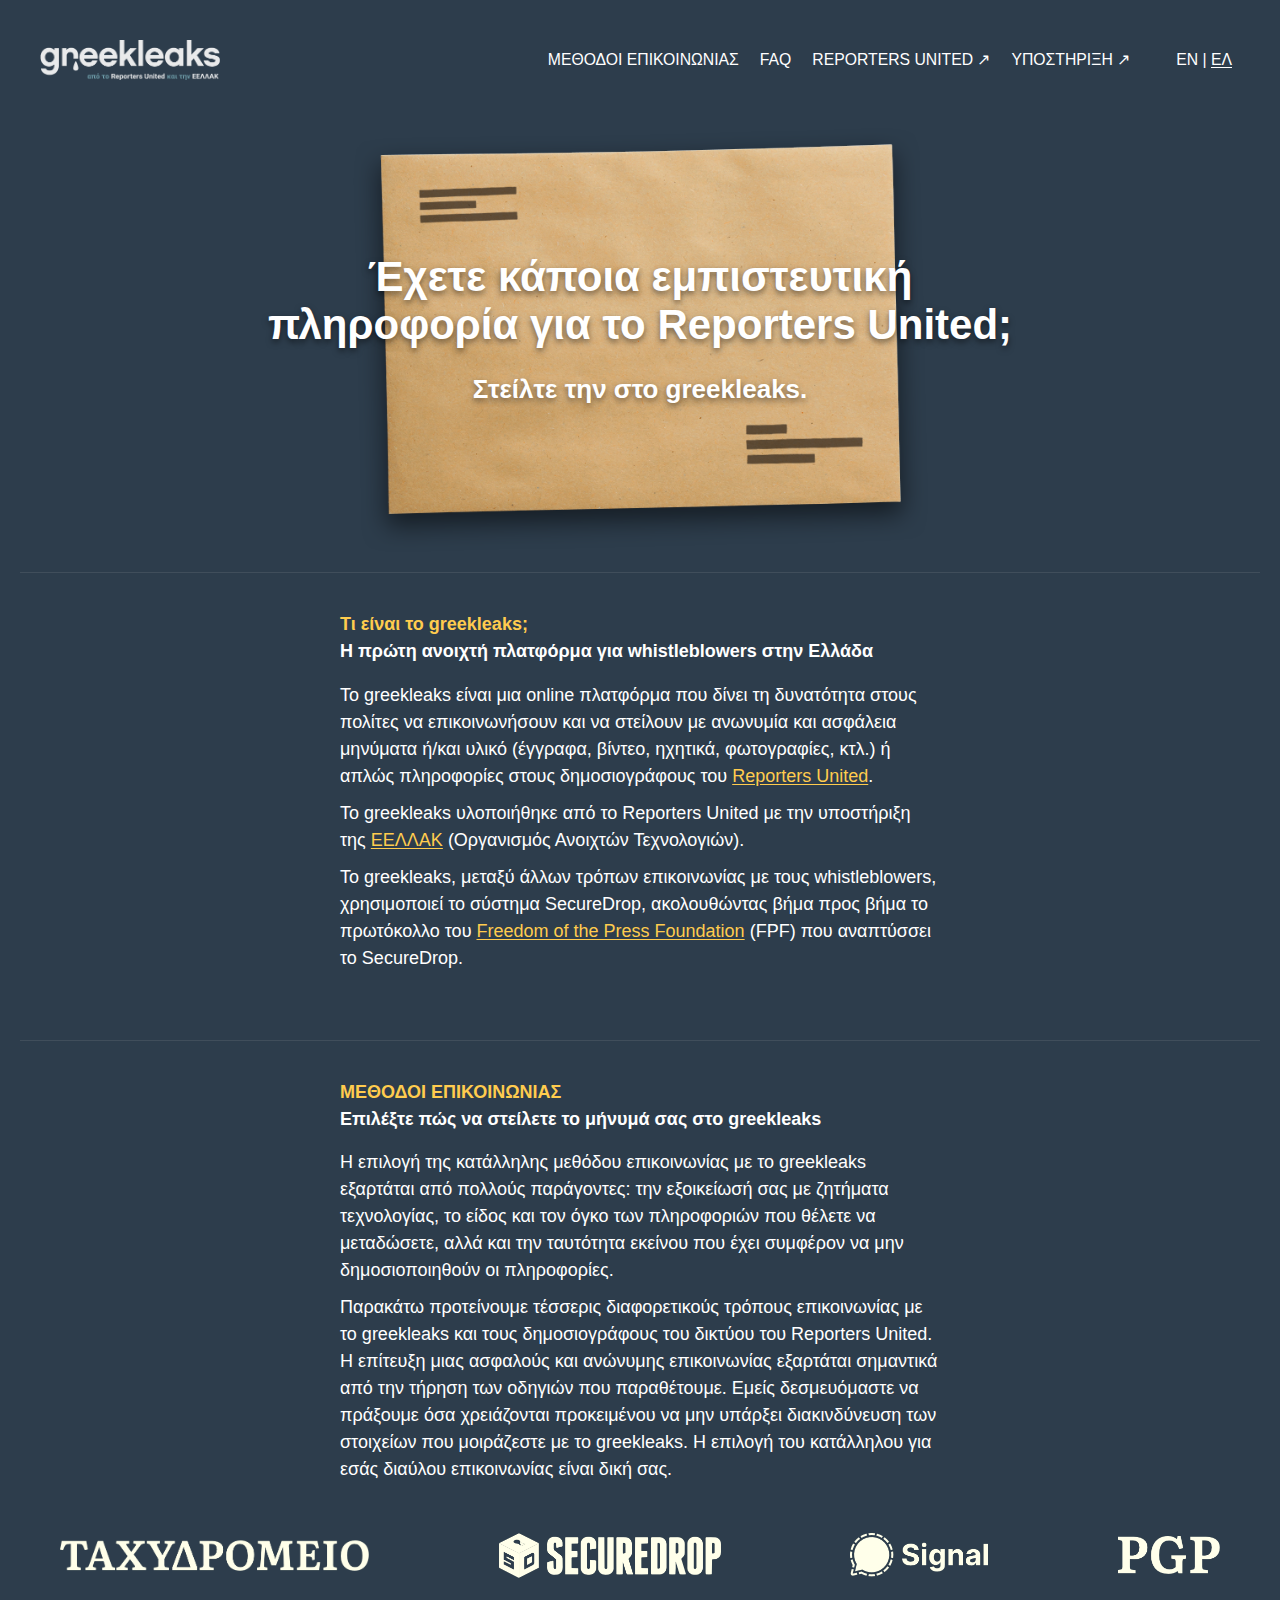
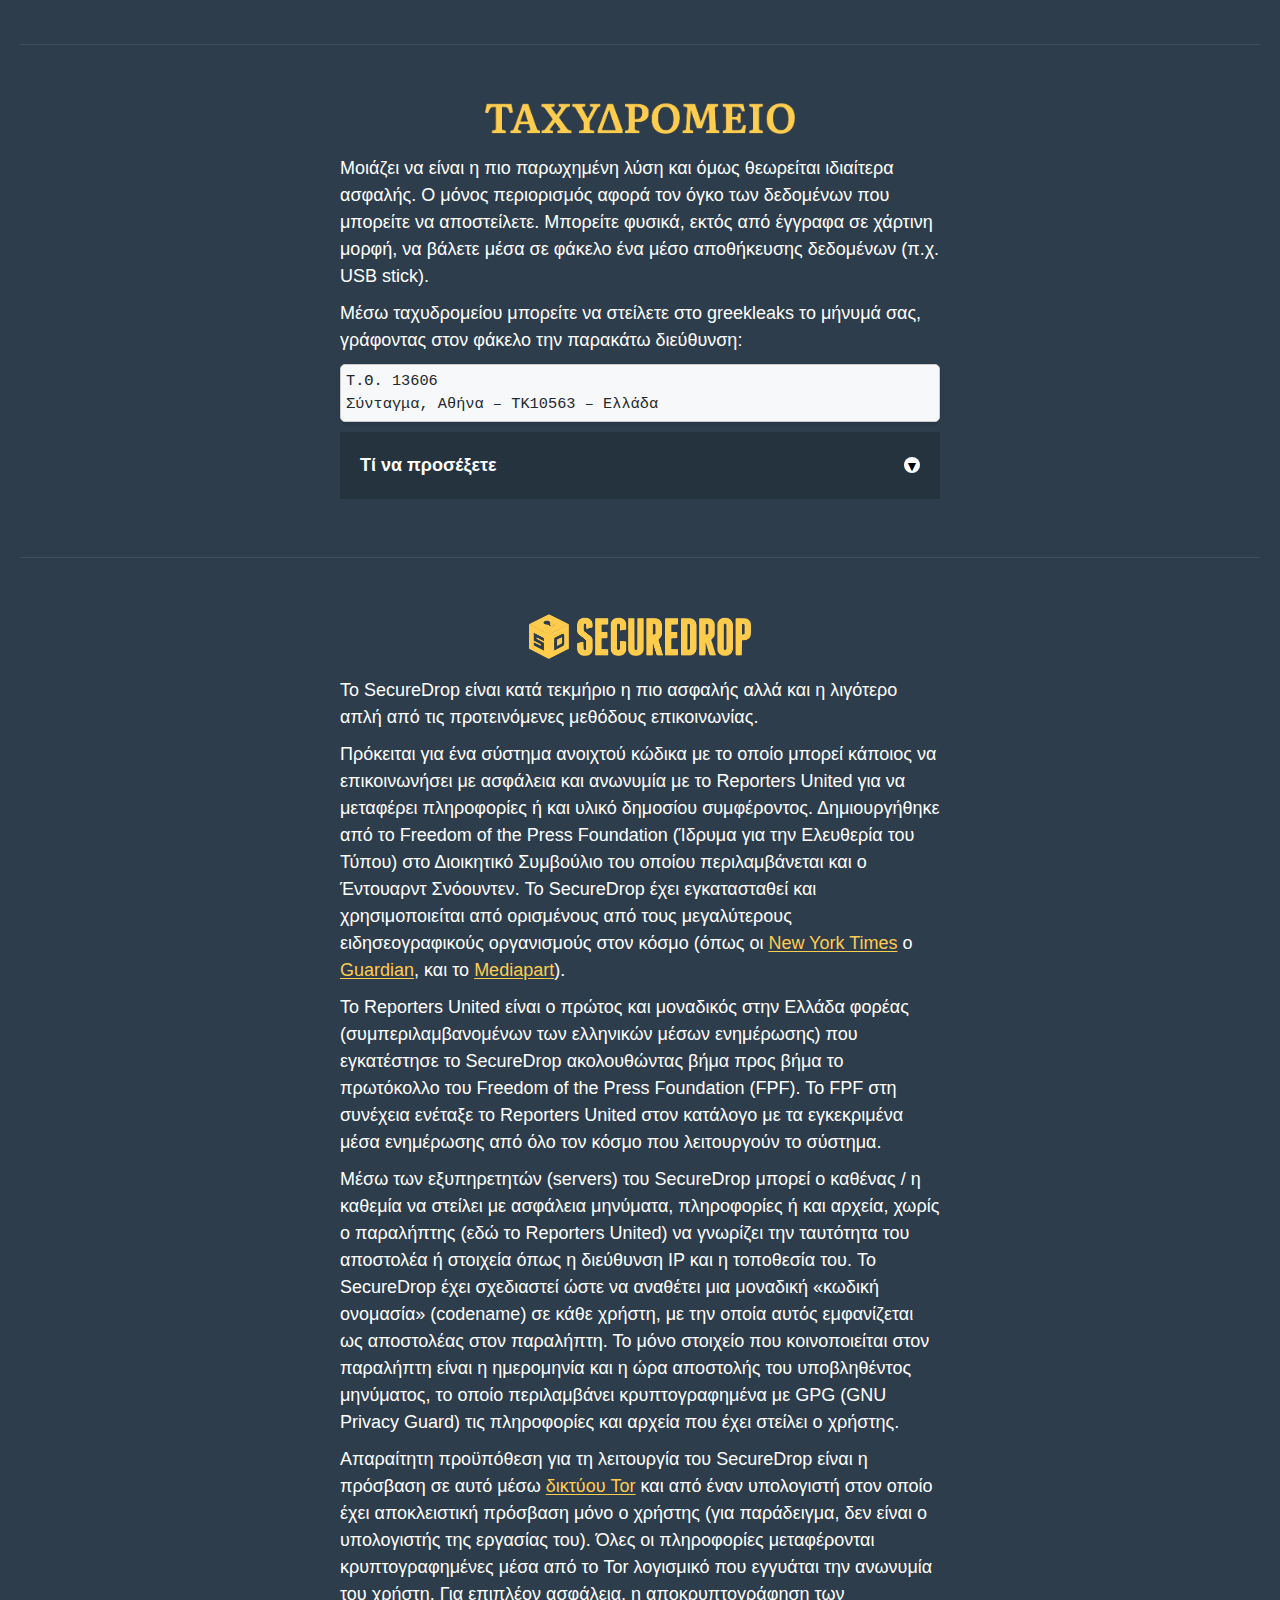
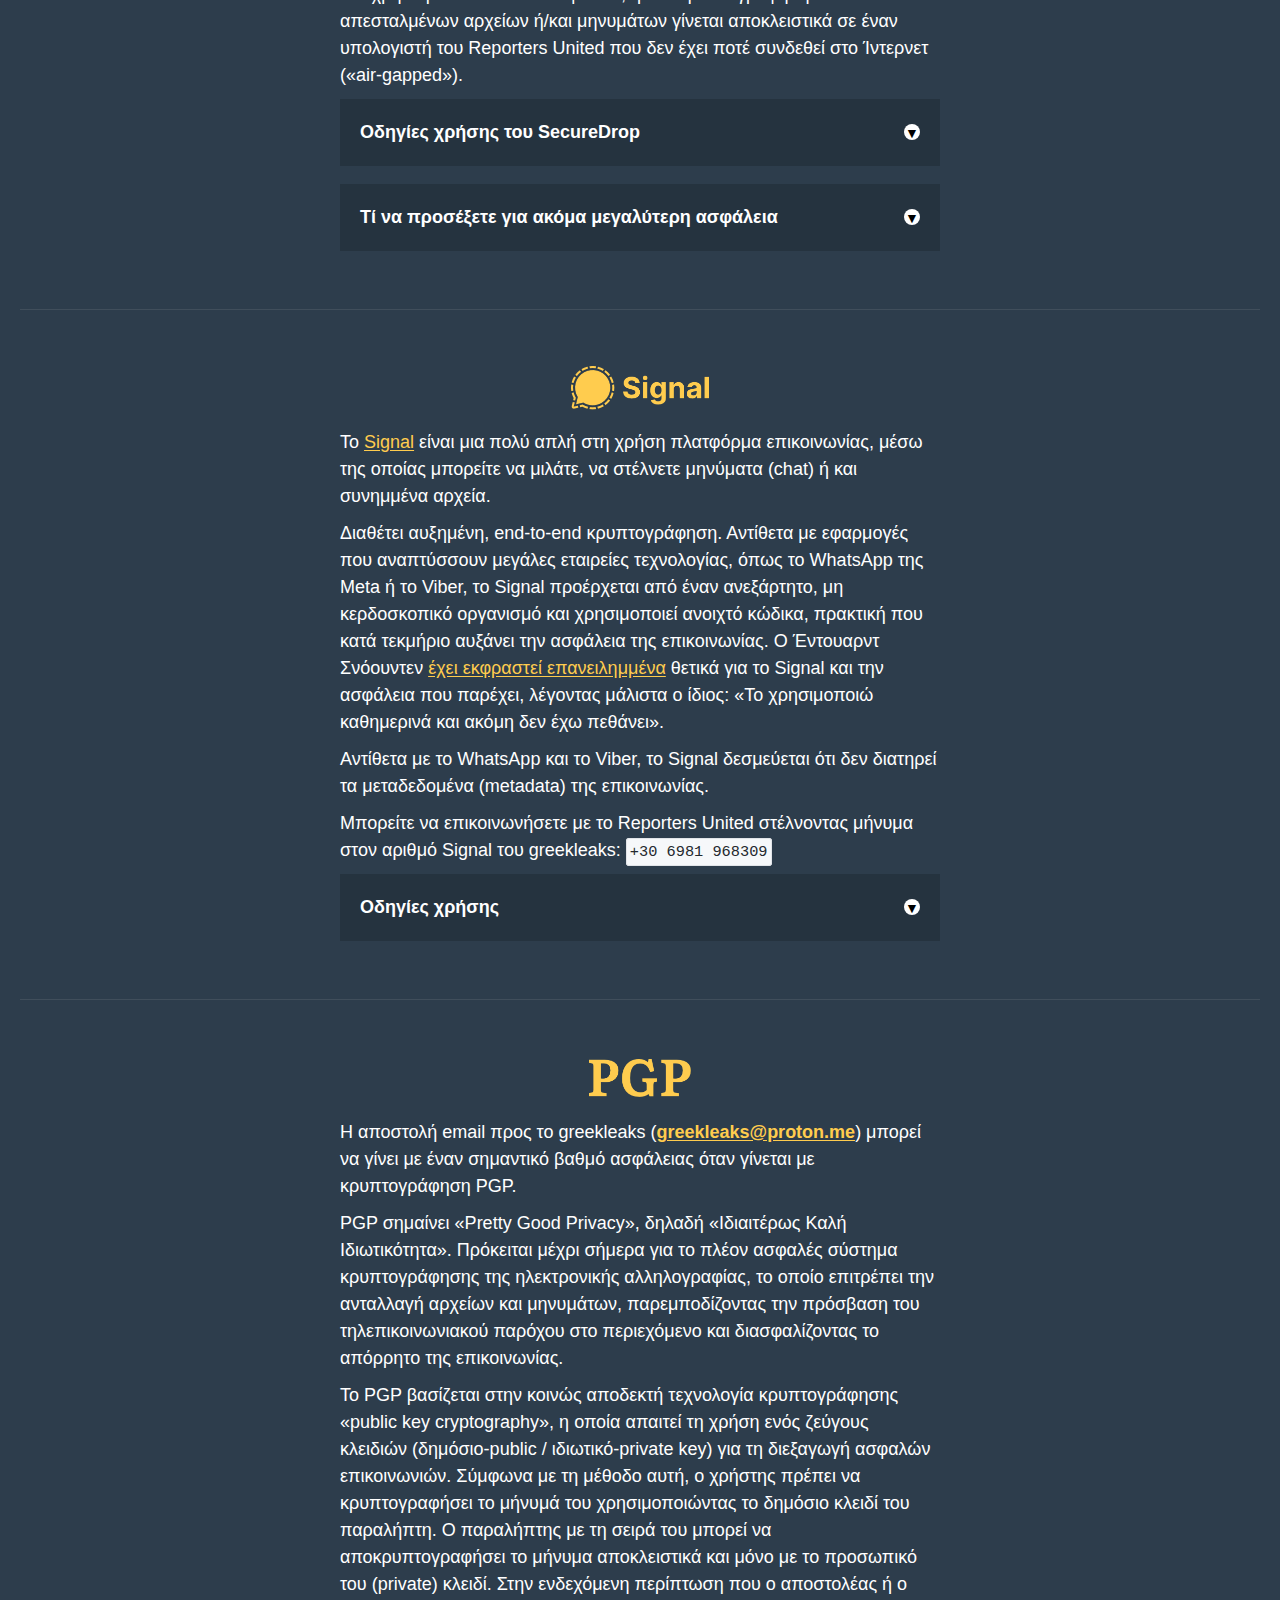
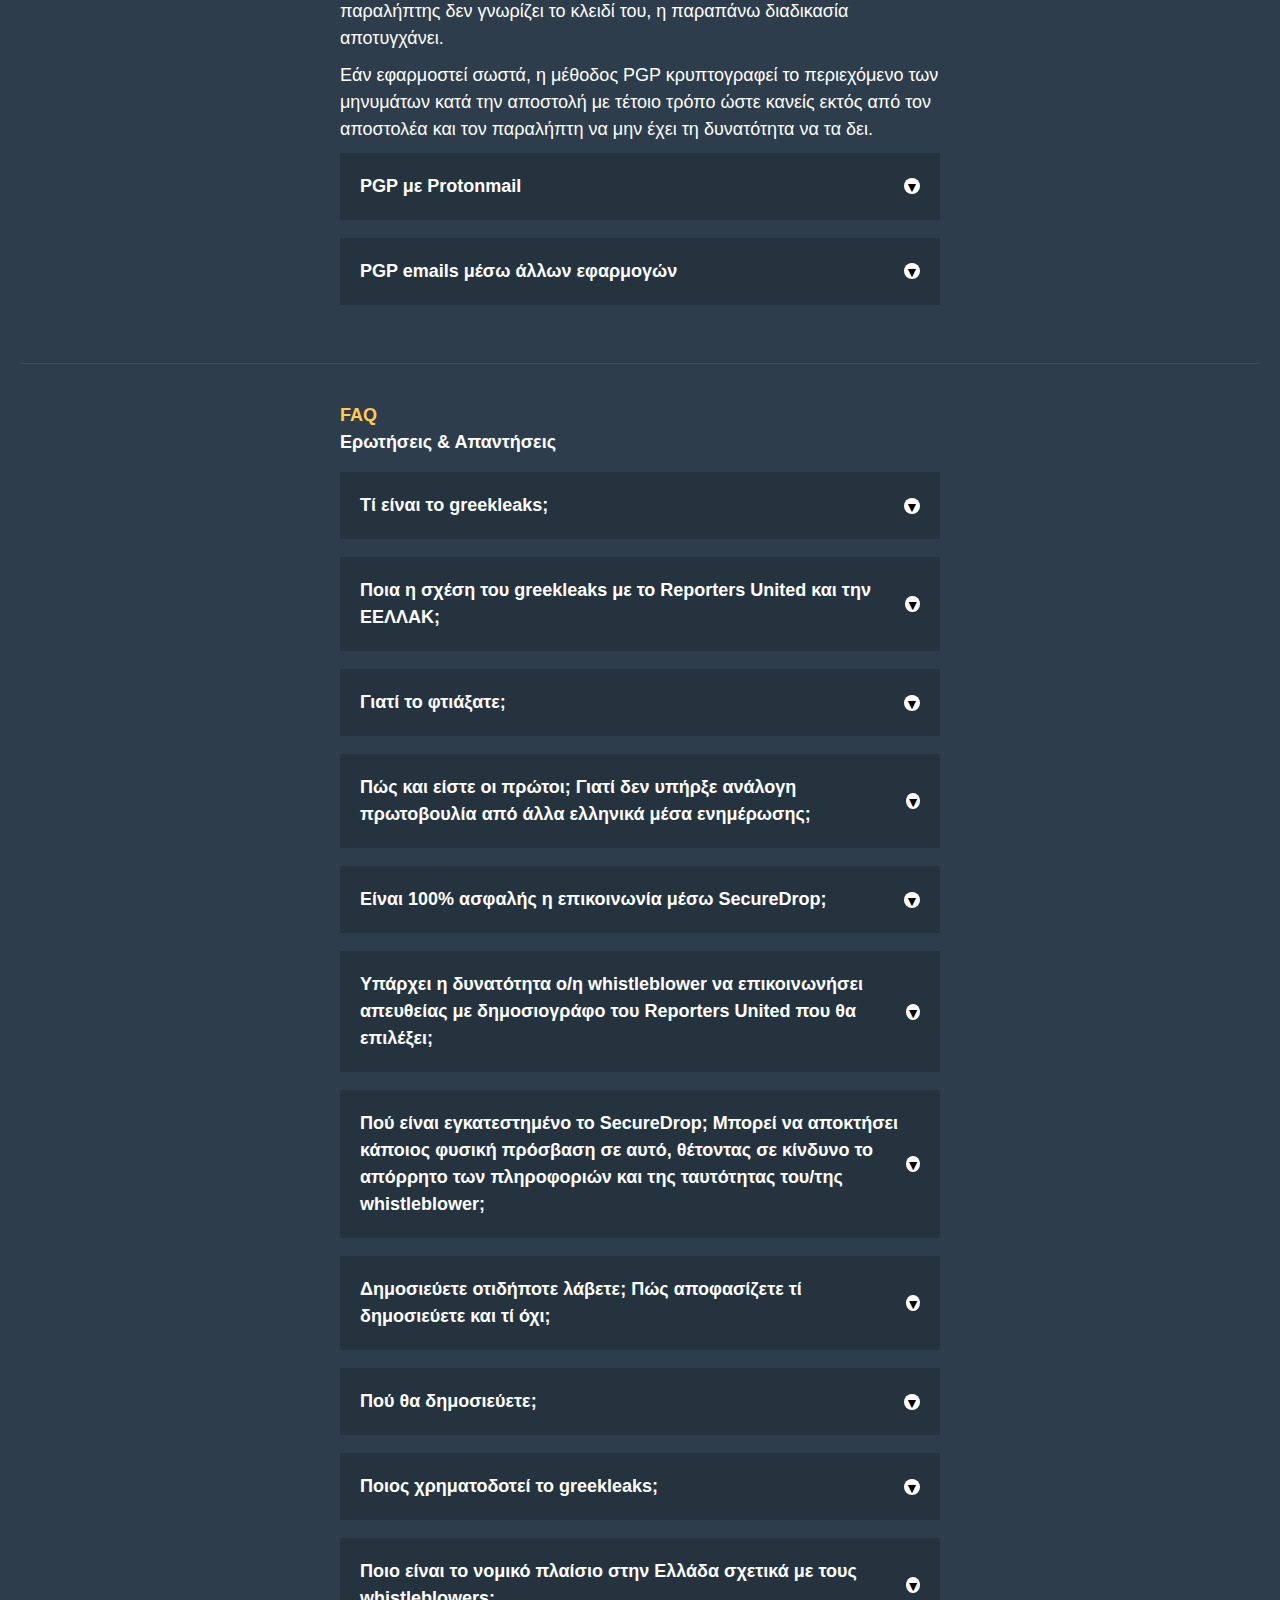
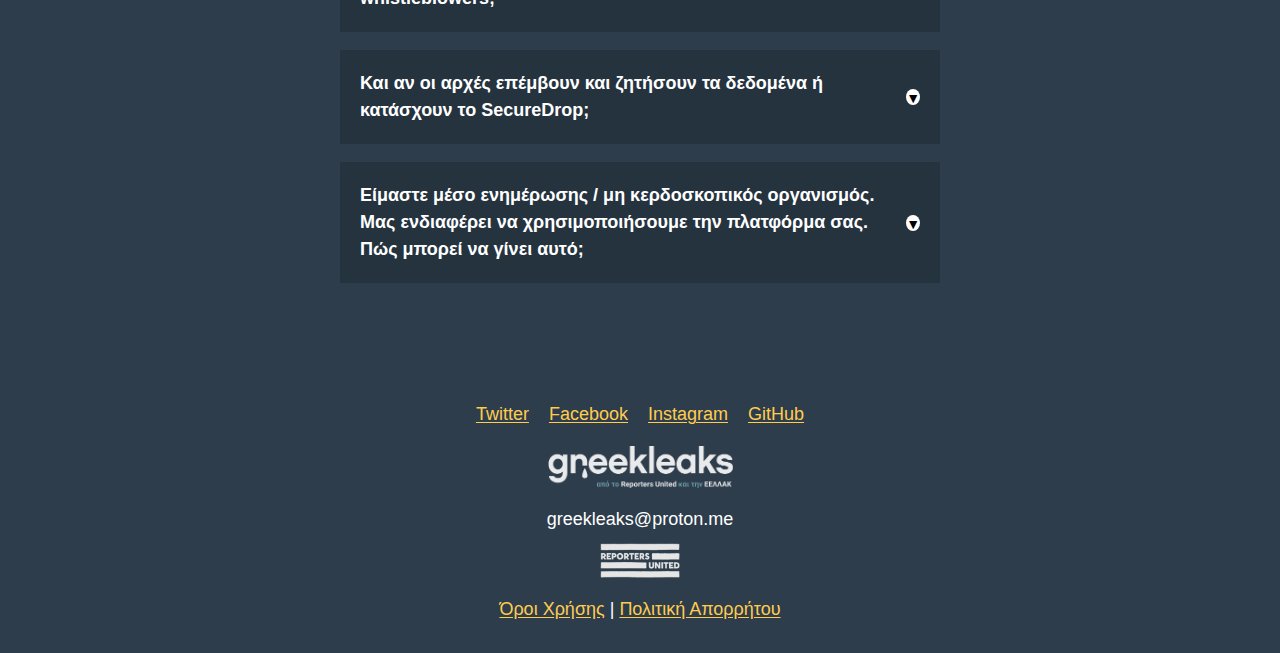
==== site/index.html @ 938024a9 "Mention our GitHub page" ====
<!DOCTYPE html>
<html lang="el">
<head>
    <meta charset="UTF-8">

    <meta property="og:title" content="greekleaks" />
    <meta property="og:description" content="greekleaks - Η πρώτη ανοιχτή πλατφόρμα για whistleblowers στην Ελλάδα." />
    <meta property="og:image" content="https://reportersunited.gr/greekleaks/assets/img/greekleaks-social-image-el.png" />
    <meta property="og:url" content="https://reportersunited.gr/greekleaks/" />

    <title>greekleaks</title>
    <meta name="description" content="greekleaks - Η πρώτη ανοιχτή πλατφόρμα για whistleblowers στην Ελλάδα.">
    <meta name="viewport" content="width=device-width, initial-scale=1">

    <link rel="stylesheet" href="assets/css/style.css">

    <link rel="apple-touch-icon" sizes="180x180" href="./apple-touch-icon.png">
    <link rel="icon" type="image/png" sizes="32x32" href="./favicon-32x32.png">
    <link rel="icon" type="image/png" sizes="16x16" href="./favicon-16x16.png">
    <link rel="manifest" href="./site.webmanifest">
</head>

<body>



<header>

    <div class="container">

        <div class="logo">
            <a href="#intro">
                <img src="assets/img/greekleaks-logo-el.png" height="89" width="400" alt="greekleaks logo" />
            </a>
        </div>

        <div class="menu-container">

            <nav id="main-menu" popover="auto">
                <ul class="nav-links">
                    <li>
                        <a href="#methodoi-epikoinonias">ΜΕΘΟΔΟΙ ΕΠΙΚΟΙΝΩΝΙΑΣ</a>
                    </li>
                    <li>
                        <a href="#faq">FAQ</a>
                    </li>
                    <li>
                        <a href="https://www.reportersunited.gr/" target="_blank" rel="noreferrer"><span>REPORTERS UNITED ↗</span></a>
                    </li>
                    <li>
                        <a href="https://www.reportersunited.gr/ypostirixi/" target="_blank" rel="noreferrer"><span>ΥΠΟΣΤΗΡΙΞΗ ↗</span></a>
                    </li>
                    <li class="lang-menu">
                        <a href="./en/" class="lang-en" >EN</a> |
                        <span class="lang-en">ΕΛ</span>
                    </li>
                </ul>
            </nav>

            <button popovertarget="main-menu" popovertargetaction="toggle" class="menu-toggle" aria-label="burger menu trigger">
                <span class="hamburger-menu">
                    <span></span>
                    <span></span>
                    <span></span>
                    <span></span>
                </span>
            </button>

        </div>

    </div>

</header>

<main>

    <section id="intro" class="intro">

        <div class="container">

            <header>
                <h1>Έχετε κάποια εμπιστευτική πληροφορία για το Reporters United;</h1>
                <h2>Στείλτε την στο greekleaks.</h2>
            </header>

        </div>

    </section>


    <section>
        <div class="container">

            <header>
                <h1>Τι είναι το greekleaks;</h1>
                <h2>Η πρώτη ανοιχτή πλατφόρμα για whistleblowers στην Ελλάδα</h2>
            </header>
            <p>To greekleaks είναι μια online πλατφόρμα που δίνει τη δυνατότητα στους πολίτες να επικοινωνήσουν και να στείλουν με ανωνυμία και ασφάλεια μηνύματα ή/και υλικό (έγγραφα, βίντεο, ηχητικά, φωτογραφίες, κτλ.) ή απλώς πληροφορίες στους δημοσιογράφους του <a href="https://www.reportersunited.gr/" target="_blank" rel="noreferrer noopener">Reporters United</a>.</p>
            <p>Το greekleaks υλοποιήθηκε από το Reporters United με την υποστήριξη της <a href="https://eellak.ellak.gr/" target="_blank" rel="noreferrer noopener">ΕΕΛΛΑΚ</a> (Οργανισμός Ανοιχτών Τεχνολογιών).</p>
            <p>Το greekleaks, μεταξύ άλλων τρόπων επικοινωνίας με τους whistleblowers, χρησιμοποιεί το σύστημα SecureDrop, ακολουθώντας βήμα προς βήμα το πρωτόκολλο του <a href="https://freedom.press/" target="_blank" rel="noreferrer">Freedom of the Press Foundation</a> (FPF) που αναπτύσσει το SecureDrop.</p>
        </div>
    </section>

    <section id="methodoi-epikoinonias">
        <div class="container">
        <header>
            <h1>ΜΕΘΟΔΟΙ ΕΠΙΚΟΙΝΩΝΙΑΣ</h1>
            <h2>Επιλέξτε πώς να στείλετε το μήνυμά σας στο greekleaks</h2>
        </header>
        <p>Η επιλογή της κατάλληλης μεθόδου επικοινωνίας με το greekleaks εξαρτάται από πολλούς παράγοντες: την εξοικείωσή σας με ζητήματα τεχνολογίας, το είδος και τον όγκο των πληροφοριών που θέλετε να μεταδώσετε, αλλά και την ταυτότητα εκείνου που έχει συμφέρον να μην δημοσιοποιηθούν οι πληροφορίες.</p>
        <p>Παρακάτω προτείνουμε τέσσερις διαφορετικούς τρόπους επικοινωνίας με το greekleaks και τους δημοσιογράφους του δικτύου του Reporters United. Η επίτευξη μιας ασφαλούς και ανώνυμης επικοινωνίας εξαρτάται σημαντικά από την τήρηση των οδηγιών που παραθέτουμε. Εμείς δεσμευόμαστε να πράξουμε όσα χρειάζονται προκειμένου να μην υπάρξει διακινδύνευση των στοιχείων που μοιράζεστε με το greekleaks. Η επιλογή του κατάλληλου για εσάς διαύλου επικοινωνίας είναι δική σας.</p>
        </div>

        <footer class="icon-nav">
            <a href="#mail">
                <img src="assets/img/Taxidromio.png" class="icon-taxidromio" height="89" width="765" alt="mail icon" />
            </a>
            <a href="#securedrop">
                <img src="assets/img/Securedrop.png" height="89" width="438" alt="SecureDrop logo"/>
            </a>
            <a href="#signal">
                <img src="assets/img/Signal.png" height="89" width="273"  alt="Signal logo"/>
            </a>
            <a href="#pgp">
                <img src="assets/img/PGP.png" height="89" width="202"  alt="PGP logo" />
            </a>
        </footer>

    </section>


    <section id="mail" class="tahidromio">
        <div class="container">
        <header>
            <img src="assets/img/Taxidromio.png" class="icon-taxidromio" height="89" width="765" alt="mail icon" />
        </header>

        <p>Μοιάζει να είναι η πιο παρωχημένη λύση και όμως θεωρείται ιδιαίτερα ασφαλής. Ο μόνος περιορισμός αφορά τον όγκο των δεδομένων που μπορείτε να αποστείλετε. Μπορείτε φυσικά, εκτός από έγγραφα σε χάρτινη μορφή, να βάλετε μέσα σε φάκελο ένα μέσο αποθήκευσης δεδομένων (π.χ. USB stick).</p>
        <p>Μέσω ταχυδρομείου μπορείτε να στείλετε στο greekleaks το μήνυμά σας, γράφοντας στον φάκελο την παρακάτω διεύθυνση:</p>
        <div class="envelope">
            Τ.Θ. 13606<br>
            Σύνταγμα, Αθήνα – ΤΚ10563 – Ελλάδα
        </div>

        <details class="collapsible">
            <summary class="collapsible-header">
                <span class="collapsible-title">Τί να προσέξετε</span>
                <span class="collapsible-icon"></span>
            </summary>
            <div class="collapsible-content">
                <p>Αν επιλέξετε την επικοινωνία μέσω παραδοσιακού ταχυδρομείου, μπορείτε να λάβετε ορισμένες πρόσθετες προφυλάξεις:</p>
                <ul>
                    <li aria-level="1">Καλύτερα να μη στείλετε την επιστολή σας ως συστημένη, καθώς η διαδικασία αυτή απαιτεί τη γνωστοποίηση προσωπικών σας δεδομένων στα ΕΛΤΑ για την αποστολή.</li>
                    <li aria-level="1">Ταχυδρομήστε το μήνυμά σας από ένα δημόσιο γραμματοκιβώτιο και όχι από ένα κατάστημα ΕΛΤΑ.</li>
                    <li aria-level="1">Επιλέξτε αν έχετε τη δυνατότητα <a href="https://elta.gr/fakeloi-me-propliromeno-telos-2" target="_blank" rel="noopener noreferrer">έναν φάκελο με προπληρωμένο τέλος</a>.</li>
                    <li aria-level="1">Μη χρησιμοποιήσετε όνομα ή διεύθυνση αποστολέα πάνω στον φάκελο. Εάν θέλετε να μας τη γνωστοποιήσετε, μπορείτε να τη σημειώσετε μέσα στο περιεχόμενο του φακέλου ή να μας δώσετε έναν αριθμό <a href="https://signal.org/" target="_blank" rel="noopener noreferrer">signal</a> για να επικοινωνήσουμε μαζί σας.</li>
                    <li aria-level="1">Αν θέλετε να απευθυνθείτε σε έναν/μία συγκεκριμένο/η δημοσιογράφο της κοινότητας του Reporters United, μπορείτε να σημειώσετε το όνομά του/της πάνω ή μέσα στον φάκελο.</li>
                    <li aria-level="1">Σε περίπτωση που εκτυπώνετε έγγραφα για να στείλετε στο greekleaks, επιλέξτε προσεκτικά ποιον εκτυπωτή θα χρησιμοποιήσετε, γιατί ακόμα και έγγραφα σε χάρτινη μορφή μπορεί να αποκαλύψουν πληροφορίες σχετικά με την προέλευσή τους (δείτε περισσότερα εδώ για τα λεγόμενα <a href="https://www.eff.org/issues/printers" target="_blank" rel="noopener noreferrer">printer tracking dots</a>).</li>
                </ul>
            </div>
        </details>

        </div>
    </section>


    <section id="securedrop"  class="securedrop">
        <div class="container">
            <header>
                <img src="assets/img/Securedrop.png" height="89" width="438" alt="SecureDrop logo" />
            </header>

            <p>Το SecureDrop είναι κατά τεκμήριο η πιο ασφαλής αλλά και η λιγότερο απλή από τις προτεινόμενες μεθόδους επικοινωνίας.</p>
            <p>Πρόκειται για ένα σύστημα ανοιχτού κώδικα με το οποίο μπορεί κάποιος να επικοινωνήσει με ασφάλεια και ανωνυμία με το Reporters United για να μεταφέρει πληροφορίες ή και υλικό δημοσίου συμφέροντος. Δημιουργήθηκε από το Freedom of the Press Foundation (Ίδρυμα για την Ελευθερία του Τύπου) στο Διοικητικό Συμβούλιο του οποίου περιλαμβάνεται και ο Έντουαρντ Σνόουντεν. To SecureDrop έχει εγκατασταθεί και χρησιμοποιείται από ορισμένους από τους μεγαλύτερους ειδησεογραφικούς οργανισμούς στον κόσμο (όπως οι <a href="https://www.nytimes.com/tips" target="_blank" rel="noreferrer">New York Times</a> ο <a href="https://www.theguardian.com/securedrop" target="_blank" rel="noreferrer">Guardian</a>, και το <a href="https://www.mediapart.fr/en/contact/securedrop" target="_blank" rel="noreferrer">Mediapart</a>).</p>
            <p>Το Reporters United είναι ο πρώτος και μοναδικός στην Ελλάδα φορέας (συμπεριλαμβανομένων των ελληνικών μέσων ενημέρωσης) που εγκατέστησε το SecureDrop ακολουθώντας βήμα προς βήμα το πρωτόκολλο του Freedom of the Press Foundation (FPF). To FPF στη συνέχεια ενέταξε το Reporters United στον κατάλογο με τα εγκεκριμένα μέσα ενημέρωσης από όλο τον κόσμο που λειτουργούν το σύστημα.</p>
            <p>Μέσω των εξυπηρετητών (servers) του SecureDrop μπορεί ο καθένας / η καθεμία να στείλει με ασφάλεια μηνύματα, πληροφορίες ή και αρχεία, χωρίς ο παραλήπτης (εδώ το Reporters United) να γνωρίζει την ταυτότητα του αποστολέα ή στοιχεία όπως η διεύθυνση IP και η τοποθεσία του. To SecureDrop έχει σχεδιαστεί ώστε να αναθέτει μια μοναδική «κωδική ονομασία» (codename) σε κάθε χρήστη, με την οποία αυτός εμφανίζεται ως αποστολέας στον παραλήπτη. Το μόνο στοιχείο που κοινοποιείται στον παραλήπτη είναι η ημερομηνία και η ώρα αποστολής του υποβληθέντος μηνύματος, το οποίο περιλαμβάνει κρυπτογραφημένα με GPG (GNU Privacy Guard) τις πληροφορίες και αρχεία που έχει στείλει ο χρήστης.</p>
            <p>Απαραίτητη προϋπόθεση για τη λειτουργία του SecureDrop είναι η πρόσβαση σε αυτό μέσω <a href="https://www.torproject.org/" target="_blank" rel="noopener noreferrer">δικτύου Tor</a> και από έναν υπολογιστή στον οποίο έχει αποκλειστική πρόσβαση μόνο ο χρήστης (για παράδειγμα, δεν είναι ο υπολογιστής της εργασίας του). Όλες οι πληροφορίες μεταφέρονται κρυπτογραφημένες μέσα από το Tor λογισμικό που εγγυάται την ανωνυμία του χρήστη. Για επιπλέον ασφάλεια, η αποκρυπτογράφηση των απεσταλμένων αρχείων ή/και μηνυμάτων γίνεται αποκλειστικά σε έναν υπολογιστή του Reporters United που δεν έχει ποτέ συνδεθεί στο Ίντερνετ («air-gapped»).</p>

            <details class="collapsible">
                <summary class="collapsible-header">
                    <span class="collapsible-title">Οδηγίες χρήσης του SecureDrop</span>
                    <span class="collapsible-icon"></span>
                </summary>
                <div class="collapsible-content">
                    <ol>
                        <li aria-level="1">Κατεβάστε και εγκαταστήστε τον φυλλομετρητή (browser) Tor από τη διεύθυνση <a href="https://www.torproject.org/" target="_blank" rel="noopener noreferrer">https://www.torproject.org</a> (Το Tor είναι ένα λογισμικό που εγγυάται την ανωνυμία του χρήστη).</li>
                        <li aria-level="1">Ανοίξτε τον Tor browser, επιλέξτε «σύνδεση στον Tor» και περιμένετε να γίνει η σύνδεση.</li>
                        <li aria-level="1">Μόλις αυτό επιτευχθεί, <strong>αντιγράψτε – επικολλήστε (copy – paste)</strong> το λεγόμενο «onion link» με τη διεύθυνση του Reporters United στο SecureDrop:
                            <div class="code-block">
                                <code>jatasaqcoe7lqdpcyxo7vl3e5tdvl5jgmtadfat77i25qdj6z6a4ulad.onion</code>
                            </div>
                        </li>
                        <li aria-level="1">Από εκεί και πέρα, ακολουθήστε τις οδηγίες (διαθέσιμες και στα ελληνικά) για να συνδεθείτε με το SecureDrop του Reporters United. Εάν πραγματοποιείτε για πρώτη φορά σύνδεση, επιλέξτε <b>«Πρώτη Υποβολή"</b> (First Submission) και <b>σημειώστε την κωδική ονομασία (code name) που θα σας δοθεί σε ασφαλές σημείο που μόνο εσείς θα γνωρίζετε και δεν πρέπει να μοιραστείτε με κάποιον άλλον.</b> Αυτό το code name θα μπορείτε να το χρησιμοποιήσετε εάν θέλετε να συνδεθείτε ξανά και να στείλετε εκ νέου κάποιο μήνυμα ή να δείτε κάποια απάντησή μας. Στην περίπτωση αυτή θα γνωρίζει ο παραλήπτης ότι το μήνυμα εστάλη από τον ίδιο αποστολέα, χωρίς όμως και πάλι να γνωρίζει την ταυτότητά σας.</li>
                        <li aria-level="1">Εάν επιστρέφετε στο SecureDrop του Reporters United, επιλέξτε <b>«Επιστροφή» (Return Visit)</b> και συμπληρώστε έπειτα το code name που λάβατε κατά την πρώτη υποβολή.</li>
                        <li aria-level="1">Μπορείτε πλέον να μας στείλετε με ασφάλεια το μήνυμά σας ή όποια αρχεία θέλετε (έως 500Μb ανά αρχείο), ή και τα δύο. Κατά την αποστολή τους προς εμάς, τα στοιχεία κρυπτογραφούνται και ακολουθείται ασφαλής διαδικασία αποκρυπτογράφησης από εκπαιδευμένα μέλη της ομάδας του Reporters United. Η ομάδα μας θα εξετάσει το μήνυμα ή/και τα αρχεία που μας στείλατε και θα επικοινωνήσει μαζί σας μέσω του SecureDrop. Για αυτό είναι σημαντικό να έχετε κρατήσει την κωδική ονομασία (code name) που θα λάβετε κατά την πρώτη υποβολή.</li>
                        <li aria-level="1">Οι δημοσιογράφοι θα αποκρυπτογραφούν και θα διαβάζουν offline κάθε μήνυμα. Τα μηνύματα και όλα τα αρχεία που έχουν υποβληθεί μέσω SecureDrop θα διαγράφονται από τον server ανά τακτά χρονικά διαστήματα.</li>
                        <li aria-level="1">Συνιστούμε να σβήνετε και εσείς από την πλευρά σας τις απαντήσεις που μπορεί να λάβετε από το greekleaks εφόσον έχουν διαβαστεί.</li>
                    </ol>
                </div>

            </details>

            <details class="collapsible">
                <summary class="collapsible-header">
                    <span class="collapsible-title">Τί να προσέξετε για ακόμα μεγαλύτερη ασφάλεια</span>
                    <span class="collapsible-icon"></span>
                </summary>
                <div class="collapsible-content">
                    <ul>
                        <li aria-level="1">Για τη διατήρηση της ανωνυμίας σας κατά τη χρήση του SecureDrop, είναι απαραίτητο να μην χρησιμοποιήσετε υπολογιστές ή δίκτυα που μπορούν να σας ταυτοποιήσουν. Δηλαδή, μην επισκεφτείτε το SecureDrop από το δίκτυο της εταιρείας σας, ή από εταιρικό υπολογιστή / κινητό τηλέφωνο. Προτιμήστε να το επισκεφτείτε μέσω ενός δημοσίου δικτύου (π.χ. μιας καφετέριας ή δημοτικής βιβλιοθήκης).</li>
                        <li aria-level="1">Λάβετε υπόψη ότι και τα αρχεία που μπορεί να μας στέλνετε έχουν μεταδεδομένα (metadata) που μπορεί να φανερώνουν στοιχεία για την προέλευση των αρχείων.</li>
                        <li aria-level="1">Βεβαιωθείτε πως ο υπολογιστής σας δεν έχει ιούς και malware. Αν ο υπολογιστής σας έχει πρόβλημα ιών, αυτό μπορεί να θέσει σε κίνδυνο την ασφάλεια επικοινωνίας του SecureDrop.</li>
                        <li aria-level="1">Αντίστοιχα, αν κάποιος τρίτος έχει αποκτήσει πρόσβαση στον υπολογιστή σας, η χρήση του SecureDrop δεν σας εξασφαλίζει ασφάλεια.</li>
                        <li aria-level="1">Μη χρησιμοποιήσετε το onion λινκ σε άλλο browser εκτός του Tor. Και δεν θα λειτουργήσει, και θα αφήσει ηλεκτρονικό ίχνος.</li>
                        <li aria-level="1">Για ακόμα μεγαλύτερη ασφάλεια, χρησιμοποιήστε <a href="https://tails.boum.org/" target="_blank" rel="noopener noreferrer">λειτουργικό Τails</a>. Το Tails σας δίνει τη δυνατότητα να καθαρίσετε τα αρχεία που θέλετε να μας στείλετε από metadata που μπορούν να σας ταυτοποιήσουν, μέσω του Metadata Anonymization Toolkit. Για περισσότερες πληροφορίες δείτε τον <a href="https://privacy.ellak.gr/2024/02/20/dio-nei-odigi-chrisis-gia-anonimia-me-to-aniktou-kodika-litourgiko-tails/" target="_blank" rel="noopener noreferrer">οδηγό χρήσης της ΕΕΛΛΑΚ για ανωνυμία με το ανοικτού κώδικα λειτουργικό Tails</a>.</li>
                        <li aria-level="1">Τέλος, έχετε υπόψη ότι όπως κάθε λογισμικό, έτσι και το SecureDrop μπορεί να εμφανίσει σφάλματα και κανείς ποτέ δεν μπορεί να εγγυηθεί ασφάλεια στο 100%. Ωστόσο η ομάδα μας δεσμεύεται να κάνει διαρκώς ελέγχους και ανανεώσεις στο software για να διασφαλίσει την εύρυθμη λειτουργία του συστήματος.</li>
                    </ul>
                </div>
            </details>

        </div>

    </section>


    <section id="signal" class="signal">
        <div class="container">
        <header>
            <img src="assets/img/Signal.png" height="89" width="273" alt="Signal logo" />
        </header>

        <p>Το <a href="https://signal.org/el/" target="_blank" rel="noreferrer">Signal</a> είναι μια πολύ απλή στη χρήση πλατφόρμα επικοινωνίας, μέσω της οποίας μπορείτε να μιλάτε, να στέλνετε μηνύματα (chat) ή και συνημμένα αρχεία.</p>
        <p>Διαθέτει αυξημένη, end-to-end κρυπτογράφηση. Αντίθετα με εφαρμογές που αναπτύσσουν μεγάλες εταιρείες τεχνολογίας, όπως το WhatsApp της Meta ή το Viber, το Signal προέρχεται από έναν ανεξάρτητο, μη κερδοσκοπικό οργανισμό και χρησιμοποιεί ανοιχτό κώδικα, πρακτική που κατά τεκμήριο αυξάνει την ασφάλεια της επικοινωνίας. Ο Έντουαρντ Σνόουντεν <a href="https://twitter.com/search?q=from%3Asnowden%20%40signalapp&src=typed_query" target="_blank" rel="noreferrer">έχει εκφραστεί επανειλημμένα</a> θετικά για το Signal και την ασφάλεια που παρέχει, λέγοντας μάλιστα ο ίδιος: «Το χρησιμοποιώ καθημερινά και ακόμη δεν έχω πεθάνει».</p>
        <p>Αντίθετα με το WhatsApp και το Viber, το Signal δεσμεύεται ότι δεν διατηρεί τα μεταδεδομένα (metadata) της επικοινωνίας.</p>
        <p>Μπορείτε να επικοινωνήσετε με το Reporters United στέλνοντας μήνυμα στον αριθμό Signal του greekleaks:  <span class="signal-number">+30 6981 968309</span></p>

        <details class="collapsible">
            <summary class="collapsible-header">
                <span class="collapsible-title">Οδηγίες χρήσης</span>
                <span class="collapsible-icon"></span>
            </summary>
            <div class="collapsible-content">
                <ol>
                    <li aria-level="1">Κατεβάστε την εφαρμογή στο τηλέφωνό σας, αναλόγως αν αυτό είναι <a href="https://play.google.com/store/apps/details?id=org.thoughtcrime.securesms" target="_blank" rel="noreferrer noopener">Android</a> ή <a href="https://itunes.apple.com/us/app/signal-private-messenger/id874139669" target="_blank" rel="noreferrer noopener">iPhone</a>.</li>
                    <li aria-level="1">Συνδέστε το Signal με τον αριθμό τηλεφώνου σας.</li>
                    <li aria-level="1">Αποθηκεύστε τον λογαριασμό του greekleaks στη συσκευή σας και στείλτε μήνυμα.</li>
                    <li aria-level="1">Σε περίπτωση που δεν επιθυμείτε να μοιραστείτε τον αριθμό του τηλεφώνου σας με το greekleaks, βεβαιωθείτε ότι στις ρυθμίσεις Ιδιωτικότητας (privacy settings) του Signal, στην επιλογή «Αριθμός Τηλεφώνου», έχετε επιλέξει να μη βλέπει κάποιος τον αριθμό σας.</li>
                    <li aria-level="1">Για να εξασφαλίσετε περισσότερη ανωνυμία, μπορείτε στην εφαρμογή να επιλέξετε ως όνομα χρήστη (username) κάποιο ψευδώνυμο, έχοντας υπόψη πως αυτό θα αλλάξει και για τις άλλες συνομιλίες σας μέσω Signal.</li>
                    <li aria-level="1">Για επιπλέον ασφάλεια μπορείτε να ενεργοποιήσετε τη λειτουργία "disappearing messages" που διαθέτει το Signal, με την οποία τα μηνύματα διαγράφονται αυτόματα μετά από ένα χρονικό διάστημα που μπορεί να προκαθορίσει ο χρήστης.</li>
                    <li aria-level="1">Προσοχή: Το Signal υπόσχεται ότι τα μηνύματά σας ή η ομιλία σας θα μεταδοθούν με ασφάλεια, αυτό όμως δεν τα προστατεύει σε περίπτωση που κάποιος αποκτήσει πρόσβαση στο κινητό σας. <a href="https://theintercept.com/2017/05/01/cybersecurity-for-the-people-how-to-keep-your-chats-truly-private-with-signal/" target="_blank" rel="noreferrer noopener">Εδώ</a> ορισμένες πρόσθετες συμβουλές για να προστατεύσετε το τηλέφωνό σας.</li>
                </ol>
            </div>
        </details>
        </div>
    </section>


    <section id="pgp" class="pgp" >

        <div class="container">

            <header>
                <img src="assets/img/PGP.png" height="89" width="202" alt="PGP logo" />
            </header>

            <p>Η αποστολή email προς το greekleaks (<a href="mailto:greekleaks@proton.me"><strong>greekleaks@proton.me</strong></a>) μπορεί να γίνει με έναν σημαντικό βαθμό ασφάλειας όταν γίνεται με κρυπτογράφηση PGP.</p>
            <p>PGP σημαίνει «Pretty Good Privacy», δηλαδή «Ιδιαιτέρως Καλή Ιδιωτικότητα». Πρόκειται μέχρι σήμερα για το πλέον ασφαλές σύστημα κρυπτογράφησης της ηλεκτρονικής αλληλογραφίας, το οποίο επιτρέπει την ανταλλαγή αρχείων και μηνυμάτων, παρεμποδίζοντας την πρόσβαση του τηλεπικοινωνιακού παρόχου στο περιεχόμενο και διασφαλίζοντας το απόρρητο της επικοινωνίας.</p>
            <p>Το PGP βασίζεται στην κοινώς αποδεκτή τεχνολογία κρυπτογράφησης «public key cryptography», η οποία απαιτεί τη χρήση ενός ζεύγους κλειδιών (δημόσιο-public / ιδιωτικό-private key) για τη διεξαγωγή ασφαλών επικοινωνιών. Σύμφωνα με τη μέθοδο αυτή, ο χρήστης πρέπει να κρυπτογραφήσει το μήνυμά του χρησιμοποιώντας το δημόσιο κλειδί του παραλήπτη. Ο παραλήπτης με τη σειρά του μπορεί να αποκρυπτογραφήσει το μήνυμα αποκλειστικά και μόνο με το προσωπικό του (private) κλειδί. Στην ενδεχόμενη περίπτωση που ο αποστολέας ή ο παραλήπτης δεν γνωρίζει το κλειδί του, η παραπάνω διαδικασία αποτυγχάνει.</p>
            <p>Εάν εφαρμοστεί σωστά, η μέθοδος PGP κρυπτογραφεί το περιεχόμενο των μηνυμάτων κατά την αποστολή με τέτοιο τρόπο ώστε κανείς εκτός από τον αποστολέα και τον παραλήπτη να μην έχει τη δυνατότητα να τα δει.</p>

            <details class="collapsible">
                <summary class="collapsible-header">
                    <span class="collapsible-title">PGP με Protonmail</span>
                    <span class="collapsible-icon"></span>
                </summary>
                <div class="collapsible-content">
                    <ol>
                        <li aria-level="1">Ένας τρόπος σχετικά απλός είναι η χρήση μιας ασφαλούς υπηρεσίας ηλεκτρονικού ταχυδρομείου, όπως είναι για παράδειγμα το <a href="https://privacy.ellak.gr/2018/10/24/pos-na-stilete-asfali-email-me-to-protonmail/" target="_blank" rel="noreferrer noopener">ProtonMail</a> που παρέχει τη δυνατότητα άμεσης αποστολής end-to-end κρυπτογραφημένων PGP emails μεταξύ των χρηστών του. Η τεχνολογία βρίσκεται ενσωματωμένη στο σύστημα αποστολής / λήψης emails, επομένως οι χρήστες του ProtonMail δεν χρειάζεται να κάνουν κάτι άλλο για την κρυπτογράφηση του email τους. Αυτή είναι και η μέθοδος που διευκολύνει περισσότερο όσους δεν έχουν λεπτομερείς τεχνικές γνώσεις.</li>
                        <li aria-level="1">Αν δεν διαθέτετε email Protonmail, <a href="https://proton.me/" target="_blank" rel="noreferrer noopener">δημιουργήστε έναν λογαριασμό</a>. Έπειτα στείλτε από εκεί το email σας προς το <a href="mailto:greekleaks@proton.me">greekleaks@proton.me</a>.</li>
                        <li aria-level="1">Μην συμπληρώνετε το πεδίο "Subject / Θέμα" στο email που στέλνετε. Λόγω της κρυπτογράφησης PGP ο πάροχος email δεν μπορεί να διαβάσει το περιεχόμενό του μηνύματός σας, ωστόσο έχει πρόσβαση στα μεταδεδομένα (metadata) της επικοινωνίας, δηλαδή στη διεύθυνση του αποστολέα και του παραλήπτη, στο θέμα (subject) του μηνύματος και στην ημερομηνία αποστολής.</li>
                        <li aria-level="1">Για επιπλέον ασφάλεια μπορείτε να χρησιμοποιείτε το ProtonMail <a href="https://proton.me/tor" target="_blank" rel="noreferrer noopener">μέσω του Tor δικτύου</a>.</li>
                    </ol>
                </div>
            </details>

            <details class="collapsible">
                <summary class="collapsible-header">
                    <span class="collapsible-title">PGP emails μέσω άλλων εφαρμογών</span>
                    <span class="collapsible-icon"></span>
                </summary>
                <div class="collapsible-content">
                    <p>Ο δεύτερος τρόπος διασφάλισης της ηλεκτρονικής αλληλογραφίας μέσω PGP είναι μέσω μιας εφαρμογής PGP όπως για παράδειγμα το <a href="https://mailvelope.com/en/" target="_blank" rel="noreferrer noopener">Mailvelope</a>, το οποίο μπορεί να χρησιμοποιηθεί και ως extension στον browser σας, αναλόγως αν χρησιμοποιείτε Mozilla Firefox, Google Chrome ή Microsoft Edge.</p>
                    <ol>
                        <li aria-level="1">Για να χρησιμοποιήσετε το Mailvelope, πρέπει να ακολουθήσετε <a href="https://mailvelope.com/en/help" target="_blank" rel="noreferrer noopener">τις οδηγίες εγκατάστασης</a>.</li>
                        <li aria-level="1">Όταν δημιουργήσετε το δημόσιο PGP κλειδί σας (PGP public key), στείλτε ένα email με αυτό στο greekleaks. Προσοχή, μη μας στείλετε το ιδιωτικό κλειδί (private key), που είναι μοναδικό για εσάς και χρησιμοποιείται για την αποκρυπτογράφηση των μηνυμάτων που έχουν κρυπτογραφηθεί με το public key σας.</li>
                        <li aria-level="1">Το PGP public key του greekleaks βρίσκεται <a href="assets/56c424f32633170b02f2319a7ecabf432e547b40.asc" target="_blank" rel="noreferrer">εδώ</a>, μπορείτε να το κατεβάσετε, και μέσω του Mailvelope να μας στείλετε email από το email σας.</li>
                        <li aria-level="1">Εάν θέλετε να επικοινωνήσετε απευθείας με συγκεκριμένο δημοσιογράφο της κοινότητας του Reporters United, χρησιμοποιήστε το PGP public key που είναι αναρτημένο πλάι στο όνομά του/της.</li>
                    </ol>

                </div>
            </details>

        </div>

    </section>


    <section id="faq" class="faq">
        <div class="container">
            <header>
                <h1>FAQ</h1>
                <h2>Ερωτήσεις & Απαντήσεις</h2>
            </header>

            <details class="collapsible">
                <summary class="collapsible-header">
                    <span class="collapsible-title">Τί είναι το greekleaks;</span>
                    <span class="collapsible-icon"></span>
                </summary>
                <div class="collapsible-content">
                    <p> To greekleaks είναι η πρώτη ανοιχτή πλατφόρμα για whistleblowers στην Ελλάδα: μια online πλατφόρμα που δίνει τη δυνατότητα στους πολίτες, μέσω του συστήματος ανοιχτού κώδικα <a href="#securedrop">SecureDrop</a>, να στείλουν με ανωνυμία και ασφάλεια μηνύματα ή/και υλικό (έγγραφα, βίντεο, ηχητικά, φωτογραφίες, κ.ά.) στους δημοσιογράφους του Reporters United. Παράλληλα, παρέχει την επιλογή ασφαλούς επικοινωνίας μέσω πιο «συμβατικών» μεθόδων, όπως μέσω της <a href="#mail">ταχυδρομικής θυρίδας</a> του greekleaks, της αποστολής μηνύματος στον αριθμό <a href="#signal">Signal</a> του Reporters United ή της αποστολής κρυπτογραφημένου <a href="#pgp">PGP email</a> προς τη δημοσιογραφική ομάδα.
                    </p>
                </div>
            </details>

            <details class="collapsible">
                <summary class="collapsible-header">
                    <span class="collapsible-title">Ποια η σχέση του greekleaks με το Reporters United και την ΕΕΛΛΑΚ;</span>
                    <span class="collapsible-icon"></span>
                </summary>
                <div class="collapsible-content">
                    <p>Το greekleaks είναι προϊόν της συνεργασίας μεταξύ του <a href="https://www.reportersunited.gr" target="_blank" rel="noopener">Reporters United</a> και της <a href="https://eellak.ellak.gr/" target="_blank" rel="noreferrer">ΕΕΛΛΑΚ</a> (Οργανισμός Ανοιχτών Τεχνολογιών). Σε ό,τι αφορά το τεχνικό κομμάτι, το Reporters United υλοποίησε την ιστοσελίδα και εγκατέστησε το SecureDrop, ακολουθώντας βήμα προς βήμα το πρωτόκολλο του <a href="https://freedom.press/" target="_blank" rel="noreferrer noopener">Freedom of the Press Foundation</a> (FPF / Ίδρυμα για την Ελευθερία του Τύπου), ενώ ενεργοποίησε τις άλλες μεθόδους επικοινωνίας.</p>
                    <p>Στην υλοποίησή του εγχειρήματος συμμετέχουν δημοσιογράφοι, developers και νομικοί. Η ΕΕΛΛΑΚ, <a href="https://eellak.ellak.gr/wp-content/uploads/sites/23/2020/10/%CE%A0%CE%BB%CE%B1%CE%AF%CF%83%CE%B9%CE%BF-%CE%A3%CF%85%CE%BD%CE%B5%CF%81%CE%B3%CE%B1%CF%83%CE%AF%CE%B1%CF%82-Reporters-United-%CE%95%CE%95%CE%9B%CE%9B%CE%91%CE%9A-v2-1.pdf" target="_blank" rel="noreferrer noopener">στο πλαίσιο της συνεργασίας της</a> με το Reporters United, προέβη σε εξωτερική αξιολόγηση του έργου.</p>
                </div>
            </details>

            <details class="collapsible">
                <summary class="collapsible-header">
                    <span class="collapsible-title">Γιατί το φτιάξατε;</span>
                    <span class="collapsible-icon"></span>
                </summary>
                <div class="collapsible-content">
                    <p>Διότι απλούστατα δεν το είχε κάνει ως τώρα κανείς άλλος στην Ελλάδα. Το παράδοξο είναι ότι πρόκειται για μια ευρέως διαδεδομένη πρακτική, την οποία χρησιμοποιούν τα μεγαλύτερα μέσα ενημέρωσης στον κόσμο.</p>
                    <p>Και όμως, κανένα μέσο ενημέρωσης στην Ελλάδα δεν έχει μέχρι σήμερα χρησιμοποιήσει μια τέτοια πλατφόρμα, παρότι στη σύγχρονη δημοσιογραφία ο ρόλος των whistleblowers (πρόσωπα που λόγω της θέσης τους γνωρίζουν και θέλουν να αποκαλύψουν πληροφορίες για περιστατικά κατάχρησης εξουσίας στο δημόσιο ή και ιδιωτικό τομέα), αλλά και των διαρροών είναι εξαιρετικά σημαντικός, όπως έχει αποδειχθεί σε υποθέσεις διεθνούς (<a href="https://www.icij.org/investigations/panama-papers/" target="_blank" rel="noreferrer noopener">Panama Papers</a>, <a href="https://eic.network/projects/football-leaks.html" target="_blank" rel="noreferrer noopener">Football Leaks</a>, κ.ά.), αλλά και ελληνικού ενδιαφέροντος (λίστα Λαγκάρντ, υπόθεση υποκλοπών).</p>
                    <p>Σκοπός του Reporters United είναι μέσω του greekleaks αφενός να παρέχει ένα χρήσιμο εργαλείο προς όσους αναζητούν έναν κατά το δυνατόν ασφαλή τρόπο να γνωστοποιήσουν ζητήματα δημοσίου συμφέροντος, και αφετέρου – σε συνεργασία με άλλους φορείς στην Ελλάδα και το εξωτερικό – να ανοίξει η δημόσια συζήτηση στη χώρα μας για το θέμα του whistleblowing, τη δημοσιογραφική δεοντολογία αντιμετώπισης των διαρροών και τη νομική προστασία των πηγών.</p>
                </div>
            </details>

            <details class="collapsible">
                <summary class="collapsible-header">
                    <span class="collapsible-title">Πώς και είστε οι πρώτοι; Γιατί δεν υπήρξε ανάλογη πρωτοβουλία από άλλα ελληνικά μέσα ενημέρωσης;</span>
                    <span class="collapsible-icon"></span>
                </summary>
                <div class="collapsible-content">
                    <p>Μόνο εικασίες μπορούμε να κάνουμε. Μπορεί να μη γνωρίζουν πως υπάρχει η τεχνολογία αυτή ή να φαντάζει πολύπλοκη. Ίσως πάλι να έχουν άλλες προτεραιότητες και να μην τους ενδιαφέρει κάτι τέτοιο. Μπορεί επίσης να τρομάζει η ιδέα ότι μπορεί να φτάσει σε αυτά υλικό που για λόγους συμφέροντος ή πολιτικών και επιχειρηματικών εξαρτήσεων δεν θα μπορούν να δημοσιεύσουν!</p>
                </div>
            </details>

            <details class="collapsible">
                <summary class="collapsible-header">
                    <span class="collapsible-title">Είναι 100% ασφαλής η επικοινωνία μέσω SecureDrop;</span>
                    <span class="collapsible-icon"></span>
                </summary>
                <div class="collapsible-content">
                    <p>Ακόμα και το SecureDrop, το οποίο ως τώρα θεωρείται απαραβίαστο, αναφέρει στο δικό του FAQ σε ανάλογη ερώτηση: «Όχι, και καμία οργάνωση ή προϊόν που υπόσχεται 100% ασφάλεια δεν λέει την αλήθεια. Ο σκοπός του SecureDrop είναι να δημιουργήσει ένα σημαντικά πιο ασφαλές περιβάλλον για πηγές που θέλουν να μοιραστούν πληροφορίες από αυτά που υπάρχουν στα κανονικά ψηφιακά κανάλια, αλλά πάντα υπάρχουν κίνδυνοι. Παρόλα αυτά, κάθε νέα έκδοση του SecureDrop με σημαντικές αρχιτεκτονικές αλλαγές υπόκειται σε έλεγχο ασφάλειας από τρίτη, υψηλού κύρους εταιρεία ασφάλειας».</p>
                    <p>Οφείλουμε να υπενθυμίσουμε πως ανεξάρτητα από τον βαθμό εξοικείωσής σας με την τεχνολογία (η διαδικασία είναι μεν απαιτητική αλλά εύκολη μετά την πρώτη φορά), είναι σημαντική η τήρηση των οδηγιών που παραθέτουμε για τη διασφάλιση της επικοινωνίας.</p>
                    <p>Εμείς δεσμευόμαστε να πράξουμε όσα χρειάζονται προκειμένου να μην υπάρξει διακινδύνευση των στοιχείων που μοιράζεστε με το greekleaks.</p>
                </div>
            </details>

            <details class="collapsible">
                <summary class="collapsible-header">
                    <span class="collapsible-title">Υπάρχει η δυνατότητα ο/η whistleblower να επικοινωνήσει απευθείας με δημοσιογράφο του Reporters United που θα επιλέξει;</span>
                    <span class="collapsible-icon"></span>
                </summary>
                <div class="collapsible-content">
                    <p>Βεβαίως. Σε όλες τις μεθόδους (ταχυδρομείο, Signal, PGP, SecureDrop) μπορεί να απευθύνει το μήνυμά του προς συγκεκριμένο/-η δημοσιογράφο της κοινότητας του Reporters United. Το μήνυμα θα μεταφερθεί απευθείας προς τον/τη δημοσιογράφο.</p>
                </div>
            </details>

            <details class="collapsible">
                <summary class="collapsible-header">
                    <span class="collapsible-title">Πού είναι εγκατεστημένο το SecureDrop; Μπορεί να αποκτήσει κάποιος φυσική πρόσβαση σε αυτό, θέτοντας σε κίνδυνο το απόρρητο των πληροφοριών και της ταυτότητας του/της whistleblower;</span>
                    <span class="collapsible-icon"></span>
                </summary>
                <div class="collapsible-content">
                    <p>Η τοποθεσία όπου είναι εγκατεστημένο το SecureDrop δεν είναι ανακοινώσιμη. Όμως, ακόμα και αν κάποιος - είτε πρόκειται για διαρρήκτη, είτε για εισαγγελέα - αποκτούσε πρόσβαση στους υπολογιστές που χρησιμοποιούνται για τη λειτουργία του, αυτό δεν θα είχε καμία επίπτωση. Τα μηνύματα και τα απεσταλμένα αρχεία είναι κρυπτογραφημένα, ενώ το κλειδί είναι στην κατοχή μόνο των διαπιστευμένων χρηστών του συστήματος.</p>
                </div>
            </details>

            <details class="collapsible">
                <summary class="collapsible-header">
                    <span class="collapsible-title">Δημοσιεύετε οτιδήποτε λάβετε; Πώς αποφασίζετε τί δημοσιεύετε και τί όχι;</span>
                    <span class="collapsible-icon"></span>
                </summary>
                <div class="collapsible-content">
                    <p>Ασφαλώς όχι. Το Reporters United δεσμεύεται από τις λεγόμενες «Αρχές της Περούτζια» ("<a href="https://static1.squarespace.com/static/5e249291de6f0056c7b1099b/t/5ea072671e7db3106f3479c9/1587573352563/Blueprint_Perugia_Principles.pdf" target="_blank" rel="noreferrer noopener">The Perugia Principles for Journalists Working with Whistleblowers in the Digital Age</a>"). Πρόκειται για ένα κείμενο που προέκυψε ως αποτέλεσμα της συνεργασίας 20 δημοσιογράφων και εμπειρογνωμόνων από όλον τον κόσμο κατά τη διάρκεια του Διεθνούς Φεστιβάλ Δημοσιογραφίας στην Περούτζια της Ιταλίας τον Απρίλιο του 2018, και στη συνέχεια διαβούλευσης με την ευρύτερη ερευνητική δημοσιογραφική κοινότητα, νομικούς και ακαδημαϊκούς. Μια <a href="https://www.reportersunited.gr/478/doyleyontas-me-whistleblowers-oi-arches-tis-peroyt/" target="_blank" rel="noreferrer noopener">σύνοψη των Αρχών της Περούτζια είναι διαθέσιμη</a> στα ελληνικά στον ιστότοπο του Reporters United.</p>
                    <p>Το Reporters United και οι δημοσιογράφοι που συναποτελούν την κοινότητά του δεσμεύονται να ακολουθήσουν τις Αρχές της Περούτζια ως κώδικα δεοντολογίας που διέπει τη συνεργασία με whistleblowers και εστιάζει στην προστασία των πηγών, αλλά και την εν γένει δημοσιογραφική διαχείριση διαρροών στο πλαίσιο της υλοποίησης του greekleaks.</p>
                </div>
            </details>

            <details class="collapsible">
                <summary class="collapsible-header">
                    <span class="collapsible-title">Πού θα δημοσιεύετε;</span>
                    <span class="collapsible-icon"></span>
                </summary>
                <div class="collapsible-content">
                    <p>Στην ιστοσελίδα του Reporters United, πάντοτε στα ελληνικά, συχνά και στα αγγλικά. Κατά περίπτωση όμως σε συνεργασία με μέσα ενημέρωσης, ελληνικά και διεθνή.</p>
                </div>
            </details>

            <details class="collapsible">
                <summary class="collapsible-header">
                    <span class="collapsible-title">Ποιος χρηματοδοτεί το greekleaks;</span>
                    <span class="collapsible-icon"></span>
                </summary>
                <div class="collapsible-content">
                    <p>Το greekleaks είναι ένα εγχείρημα αυτοχρηματοδοτούμενο πλήρως από το Reporters United.</p>
                </div>
            </details>

            <details class="collapsible">
                <summary class="collapsible-header">
                    <span class="collapsible-title">Ποιο είναι το νομικό πλαίσιο στην Ελλάδα σχετικά με τους whistleblowers;</span>
                    <span class="collapsible-icon"></span>
                </summary>
                <div class="collapsible-content">
                    <p>Τον Νοέμβριο 2022 ψηφίστηκε στη Βουλή, με καθυστέρηση σχεδόν ενός έτους, ο <a href="https://www.odigostoupoliti.eu/nomos-4990-2022-prostasia-prosopon-pou-anaferoun-paraviaseis-enosiakou-dikaiou/" target="_blank" rel="noreferrer noopener">Νόμος 4990/2022</a> για την «Προστασία προσώπων που αναφέρουν παραβιάσεις ενωσιακού δικαίου», που στην ουσία αποτελεί ενσωμάτωση της <a href="https://eur-lex.europa.eu/legal-content/EL/TXT/?uri=CELEX%3A32019L1937" target="_blank" rel="noreferrer noopener">Οδηγίας (ΕΕ) 2019/1937 του Ευρωπαϊκού Κοινοβουλίου</a> και του Συμβουλίου της 23ης Οκτωβρίου 2019 (L 305). Η ψήφιση του νόμου δημιουργεί ένα <b>πρώτο πλέγμα προστασίας των whistleblowers στην Ελλάδα</b> που αναφέρουν παραβιάσεις του δικαίου της ΕΕ στον δημόσιο και τον ιδιωτικό τομέα. Ωστόσο, παρά την εισαγωγή εγγυήσεων προς αποφυγή διώξεων ή επιβολής αντιποίνων, υπάρχουν έντονες ανησυχίες πως το νομοσχέδιο που ψηφίστηκε δεν καλύπτει πλήρως τις υποθέσεις δημοσίου συμφέροντος.</p>
                    <p>Τον Νοέμβριο του 2020 το Reporters United, σε συνεργασία με τη Διεθνή Διαφάνεια Ελλάδος, το Vouliwatch και 16 ακόμη οργανισμούς ξεκίνησε <a href="https://www.reportersunited.gr/1708/miliste-symmachia-organoseon-koinonias-politon-gia-tin-apotelesmatiki-prostasia-ton-whistleblowers/" target="_blank" rel="noreferrer noopener">την πρωτοβουλία #Μιλήστε</a>. Στο πλαίσιο αυτό εστάλη επιστολή προς τον πρωθυπουργό για τη διαμόρφωση ενός ισχυρού, συμπεριληπτικού, προοδευτικού και σύγχρονου θεσμικού πλαισίου προστασίας των whistleblowers. Κι αυτό γιατί το whistleblowing έχει αποδειχθεί ένα ισχυρό εργαλείο στην πρόληψη και καταπολέμηση δράσεων που υποσκάπτουν το δημόσιο συμφέρον. Δυστυχώς, η κυβέρνηση <a href="https://www.reportersunited.gr/7220/i-elliniki-kyvernisi-afinei-aprostateytoys-toys-whistleblowers/" target="_blank" rel="noreferrer noopener">επέλεξε να αφήσει απροστάτευτους τους whistleblowers</a> ναρκοθετώντας επί δύο ολόκληρα χρόνια την ενσωμάτωση της ευρωπαϊκής οδηγίας. Ακόμα και σήμερα, μετά την ψήφιση του νομοσχεδίου, είναι απαραίτητη η παρακολούθηση της εφαρμογής της σχετικής νομοθεσίας.</p>
                </div>
            </details>

            <details class="collapsible">
                <summary class="collapsible-header">
                    <span class="collapsible-title">Και αν οι αρχές επέμβουν και ζητήσουν τα δεδομένα ή κατάσχουν το SecureDrop;
                    </span>
                    <span class="collapsible-icon"></span>
                </summary>
                <div class="collapsible-content">
                    <p>Ακόμη και στην ακραία περίπτωση που υπάρξει κατάσχεση του SecureDrop, δεν θα υπάρχει κανένα ίχνος από τα μηνύματα ή τα αρχεία που λάβαμε στο σύστημα (βλ. σχετική ερώτηση πιο πάνω). Εάν μας ζητηθούν επισήμως στοιχεία σχετικά με την ταυτότητα μιας πηγής, δεν θα μπορούμε να απαντήσουμε, διότι χάρη στη μέθοδο λειτουργίας του SecureDrop, ούτε εμείς θα γνωρίζουμε την ταυτότητα της πηγής, εκτός αν η ίδια επιλέξει να μας τη γνωστοποιήσει. Σε κάθε περίπτωση, δεσμευόμαστε πως δεν θα δώσουμε στοιχεία στις αρχές ούτε για τις πηγές μας ούτε για τις πληροφορίες που αυτές επέλεξαν να μοιραστούν με το greekleaks.</p>
                </div>
            </details>

            <details class="collapsible">
                <summary class="collapsible-header">
                    <span class="collapsible-title">Είμαστε μέσο ενημέρωσης / μη κερδοσκοπικός οργανισμός. Μας ενδιαφέρει να χρησιμοποιήσουμε την πλατφόρμα σας. Πώς μπορεί να γίνει αυτό;</span>
                    <span class="collapsible-icon"></span>
                </summary>
                <div class="collapsible-content">
                    <p>Το Reporters United δεν έφτιαξε το greekleaks για να το μονοπωλήσει. Αν ενδιαφερθεί κάποιο μέσο ενημέρωσης ή μη κερδοσκοπικός οργανισμός να εγκαταστήσει μια τέτοια πλατφόρμα, και κυρίως να κάνει χρήση του SecureDrop, θα χαρούμε να συνδράμουμε στην εγκατάστασή του.</p>
                    <p>Για το στήσιμο της παρούσας σελίδας, μπορείτε να διαβάσετε οδηγίες και κώδικα στη <a href="https://github.com/reportersunited/greekleaks" target="_blank" rel="noreferrer">σελίδα μας στο GitHub</a>.</p>
                </div>
            </details>

        </div>
    </section>


</main>

<footer>

    <ul class="social-links">
        <li class="twitter"><a href="https://twitter.com/reporters_gr" title="Ακολουθήστε το Twitter" target="_blank" rel="noreferrer"><span class="" aria-hidden="true">Twitter</span></a></li>
        <li class="facebook"><a href="https://www.facebook.com/reportersunitedgr" title="Ακολουθήστε το Facebook" target="_blank" rel="noreferrer"><span class="" aria-hidden="true">Facebook</span></a></li>
        <li class="instagram"><a href="https://www.instagram.com/reportersunitedgr/" title="Ακολουθήστε το Instagram" target="_blank" rel="noreferrer"><span class="" aria-hidden="true">Instagram</span></a></li>
        <li class="github"><a href="https://github.com/reportersunited" title="Ακολουθήστε το GitHub" target="_blank" rel="noreferrer"><span class="" aria-hidden="true">GitHub</span></a></li>
    </ul>

    <p>
        <img class="logo-greekleaks" src="assets/img/greekleaks-logo-el.png" height="89" width="400" alt="greekleaks logo" />
    </p>

    <p>
        greekleaks@proton.me
    </p>

    <p>
        <a href="https://www.reportersunited.gr/" target="_blank">
            <img class="logo-ru" src="assets/img/ru-logo.png" height="110" width="250" alt="Reporters United logo" />
        </a>
    </p>

    <p>
        <a href="https://www.reportersunited.gr/oroi-chrisis/" target="_blank" rel="noreferrer">Όροι Χρήσης</a> | <a href="https://www.reportersunited.gr/politiki-aporritoy/"  target="_blank" rel="noreferrer">Πολιτική Απορρήτου</a>
    </p>

</footer>

</body>
</html>
---- site/assets/css/style.css ----
:root {
    --text-color: #ffffff;
    --bg-color: #2d3d4c;
    --link-color: #ffcc4e;
    --font: Arial, sans-serif;
    --text-fontsize: 18px;
}

* {
    box-sizing: border-box;
    font: inherit;
}

html {
    background-color: var(--bg-color);
    color: var(--text-color);
    font-family: var(--font);
    font-size: var(--text-fontsize);
    line-height: 1.5;

    scroll-behavior: smooth;
    scroll-padding: 150px;
}

/* Reset some default styles */
body, h1, h2, p, ul, li {
    margin: 0;
    padding: 0;
    font-size: var(--text-fontsize);
}

strong, b{
    font-weight: bold;
}

/* Code block styling */
.code-block {
    background-color: #f6f8fa;
    color: #24292e;
    border: 1px solid #e1e4e8;
    border-radius: 3px;
    font-family: monospace;
    padding: 4px 3px;
    margin: 10px 0;
    font-size: 85%;
}

.code-block code {
    min-width: 100%;
    word-wrap: break-word;
}

/* Envelope styling */
.envelope {
    font-family: 'Courier New', monospace;
    font-size: 85%;
    padding: 5px;
    border: 1px solid #ccc;
    border-radius: 5px;
    background-color: #f6f8fa;
    color: #24292e;
    box-shadow: 0 2px 4px rgba(0, 0, 0, 0.1);
    margin: 5px auto;
    margin-bottom: 10px;
}

/* Signal number styling */
.signal-number {
    background-color: #f6f8fa;
    color: #24292e;
    border: 1px solid #e1e4e8;
    border-radius: 3px;
    font-family: monospace;
    padding: 4px 3px;
    margin: 10px 0;
    font-size: 85%;
    /*text-align: center;*/
}

/* Header styles */
body > header {
    position: fixed;
    top: 0;
    left: 0;
    width: 100%;
    z-index: 1;
    padding: 20px;
    display: flex;
    align-items: center;
    justify-content: space-between;

    background-color: #2d3d4c;
}

body > header > .container {
    display: flex;
    justify-content: space-between;
    width: 100%;

    flex-wrap: wrap;
}

img {
    max-width: 100%;
    height: auto;
}

.logo img {
    max-width: 180px;

}

a {
    color: var(--link-color);
    /*color: currentColor;*/
    text-decoration: underline;
    text-underline-offset: 2px;
}


.icon-nav a > img{
    filter: brightness(3);
}

.icon-nav a:hover > img{
    filter: none;
}

.lang-menu a{
    text-decoration: none;
}
.lang-menu span{
    text-decoration: underline;
    text-underline-offset: 2px;
}

/* Hamburger menu styles */

.menu-toggle{
    display: none;
    background: none;
    border: none;
}
.hamburger-menu {
    display: flex;
    flex-direction: column;
    justify-content: center;
    align-items: center;
    cursor: pointer;
}

.hamburger-menu span {
    width: 30px;
    height: 4px;
    background-color: white;
    margin: 2px;
}

/* Main body styles */
main {
    color: white;
    padding: 20px;
    width: 100%;
    /*max-width: 600px; !* Adjust this value as per your preference *!*/
    margin: 20px auto 20px; /* Adjust top and bottom margins as needed */
}

.container{
    max-width: 1200px; /* Adjust this value as per your preference */
    margin-inline: auto;
    padding-block: 20px;
}

section > .container{
    max-width: 600px;
}

section {
    margin-bottom: 20px;
    color: white;
    padding-top: 1em;
    padding-bottom: 1em;
}
section + section{
    border-top: 1px solid rgba(239,236,225,0.1);
}

section.intro{
    margin-top: 50px;
    margin-bottom: 0;
    padding-bottom: 0;
}
section.intro > .container{
    max-width: 800px;
}
section.intro header{
    background: url(../img/greekleaks-cta.png) no-repeat center;
    background-size: min(100%, 575px) auto;
    width: 100%;
    max-height: 424px;
    aspect-ratio: 319 / 235;
    display: flex;
    flex-direction: column;
    justify-content: center;
    text-align: center;
    gap: 25px;
}




.intro h1, .intro h2{
    color: white;
    font-weight: 700;
    text-shadow: 0 3px 6px #00000081;
}

.intro h1{
    font-size: 26px;
    line-height: 1.14;

}
.intro h2{
    font-size: 18px;
    line-height: 1.19;
}


h1 {
    font-weight: bold;
    color: #ffcc4e;
}

h2 {
    font-weight: bold;
    margin-bottom: 2.75%;
}

p {
    margin-bottom: 10px;
}

.icon-nav{
    max-width: 1200px;
    display: flex;
    justify-content: space-between;
    margin-inline: auto;
    gap: 25px;
    align-items: center;
}

.icon-nav img{
    height: 45px;
    width: auto;
}

section header img{
    margin-inline: auto;
    display: block;
    margin-block: 1em;
    height: 45px;
    width: auto;
}

.icon-nav img.icon-taxidromio,
section header img.icon-taxidromio{
    height: 36px;
}


/* Footer styles */
footer {
    background-color: #2d3d4c;
    color: white;
    padding: 20px;
    text-align: center;
    bottom: 0;
    left: 0;
}

footer .logo-greekleaks {
    max-width: 185px;
}
footer .logo-ru {
    max-width: 80px;
}


/* Collapsible styles */
.collapsible {
    background-color: #25333f;
    color: white;
    width: 100%;
    /*margin: 20px;*/
}
.collapsible+.collapsible{
    margin-top: 1em;
}





.collapsible-header {
    display: flex;
    align-items: center;
    justify-content: space-between;
    cursor: pointer;
    padding: 20px;
    /*margin-bottom: 2.75%;*/
}

.collapsible-header:after{
    content: '▼';
    display: block;
    width: 16px;
    height: 16px;
    border-radius: 50%;
    background-color: white;
    color: black;
    font-size: 14px;
    line-height: 18px;
    /*padding: 1px 1px 0 0;*/
    rotate: 0deg;
    transition: rotate 0.5s;
    text-align: center;
}

details[open] .collapsible-header:after{
    rotate: 180deg;
}

.menu-container{
    flex: 1;
}

.menu-container .collapsible-header:after{
    display: none;
}

/*.collapsible-icon {*/
/*    font-size: 1.5em;            */
/*    content: '\e04c';*/
/*    display: block;*/
/*}*/

.collapsible-title {
    font-weight: bold;
}

.collapsible-content {
    padding: 0 20px 20px;
    text-align: left;
}

.collapsible-content ul{
    margin: 0;
    padding-left: 1em;
}

.flex {
    display: flex;
    justify-content: space-between;
}
.grid{
    display: grid;
    grid-template-columns: 1fr 1fr 1fr 1fr;
    align-items: center;
    justify-items: center;
    gap: 20px;

    max-width: 1200px;
    margin-inline: auto;
}

.grid--cols2{
    grid-template-columns: 1fr 1fr;
    align-items: start;
    gap: 60px;
}

ul.social-links{
    display: flex;
    list-style: none;
    gap: 20px;
    justify-content: center;
    margin-bottom: 1em;
}

.social-links a span{
    /*display: none;*/
}


.menu-toggle{
    display: block;
    margin-left: auto;
}


.nav-links {
    /*display: flex;*/

    /*gap: 15px;*/
    /*align-items: center;*/
    list-style: none;

    /*position: relative;*/
    background: transparent;
    /*border: none;*/
    color: white;

    box-shadow: 0 2px 5px rgba(0,0,0,.1);
    -moz-box-shadow: 0 2px 5px rgba(0,0,0,.1);
    -webkit-box-shadow: 0 2px 5px rgba(0,0,0,.1);
}
.nav-links li{
    display: block;
    text-align: center;

    font-size: 0.875rem;
    font-weight: 400;

    padding: 8px;
}


.nav-links a {
    /*margin-left: 15px;*/
    color: var(--text-color);
    text-decoration: none;
}
.nav-links a span{
    white-space: nowrap;
}

.nav-links a:hover{
    color: var(--link-color);
}



#main-menu[popover]{
    /*margin: 100px 20px 0 auto;*/
    margin: 100px 20px 0 20px;
    width: calc(100% - 40px);
    padding: 20px;

    background: #2d3d4c;

    border: none;
    border-top: 1px solid #efece1;
}


/* Media queries for responsive design */
@media only screen and (min-width: 768px) {
    /* For full screen devices */
    /*.container {*/
    /*    display: flex;*/
    /*    flex-wrap: wrap;*/
    /*    align-items: flex-start;*/
    /*}*/

    /*.container .collapsible {*/
    /*    width: calc(50% - 40px);*/
    /*}*/
    .menu-toggle{
        display: none;
    }

    #main-menu[popover]{
        display: block;
        position: relative;
        margin: 0 0 0 auto;
        padding: 0;
        text-align: right;

        border: none;
        box-shadow: none;
        -moz-box-shadow: none;
        -webkit-box-shadow: none;
    }

    .nav-links li{
        display: inline-block;
    }

    section.intro{
        margin-top: 50px;
    }

    .intro h1{
        font-size: 42px;
    }
    .intro h2{
        font-size: 26px;
    }

    .lang-menu{
        margin-left: 25px;
    }

    .menu-container .collapsible-header{
        display: none;
    }

}


/* Media queries for responsiveness */
@media (max-width: 600px) {

    /*
    .nav-links:target{
        display: flex;
    }
    */

    .grid--cols2 {
        grid-template-columns: 1fr;
    }

    .icon-nav img,
    .icon-nav img.icon-taxidromio,
    section header img.icon-taxidromio{
        height: auto;
        width: auto;
    }

}
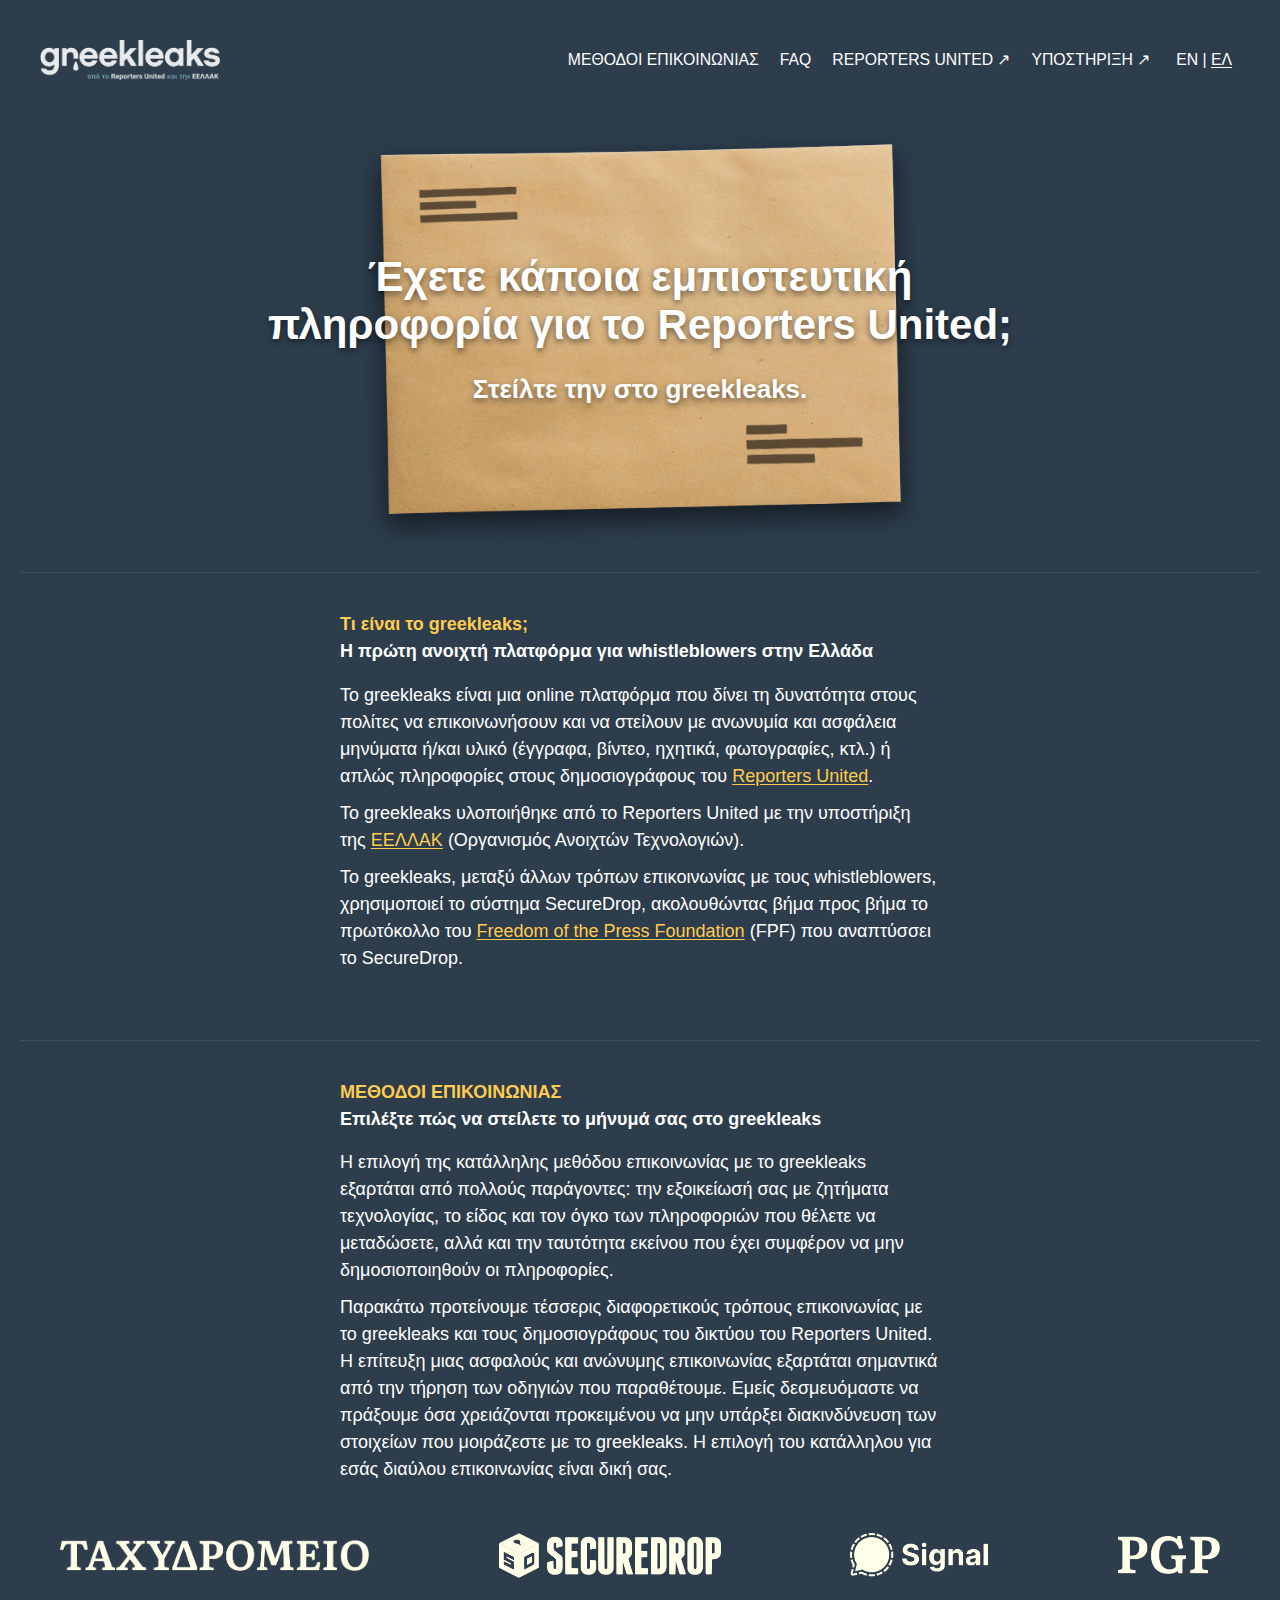
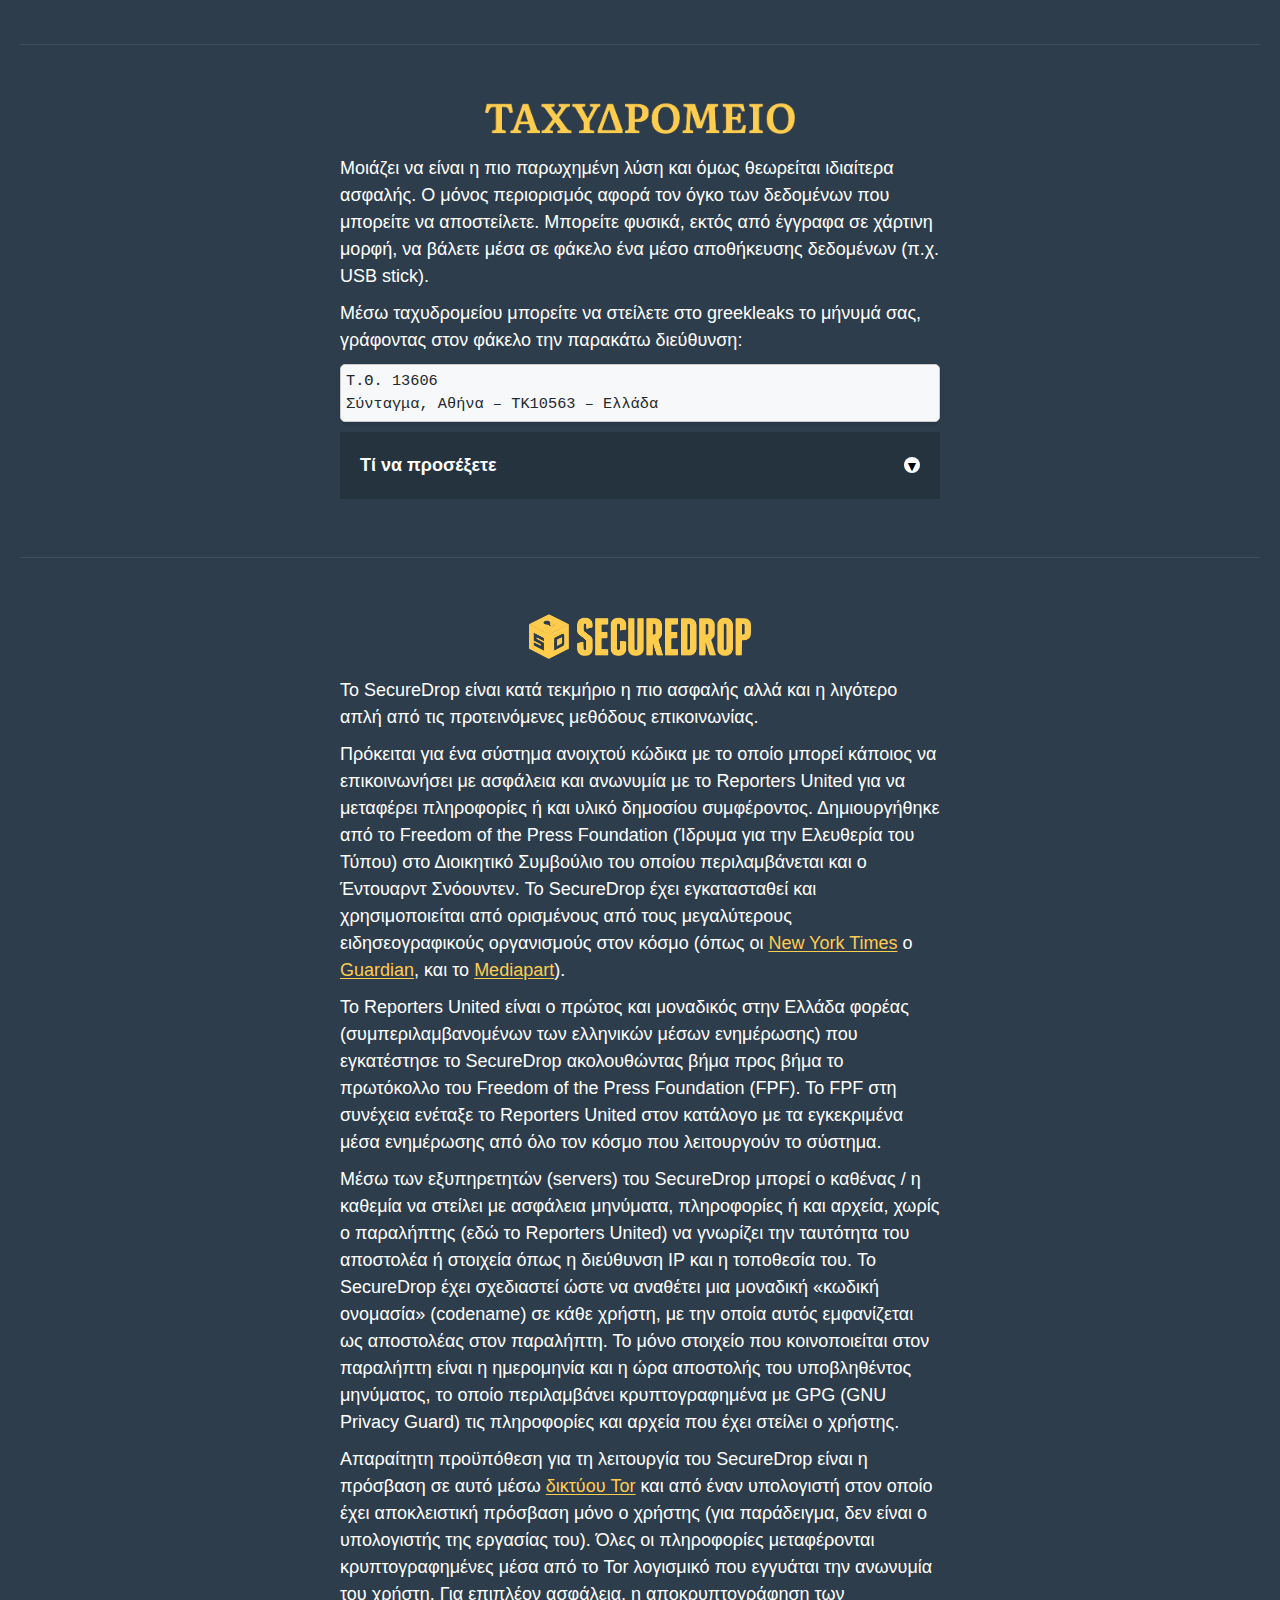
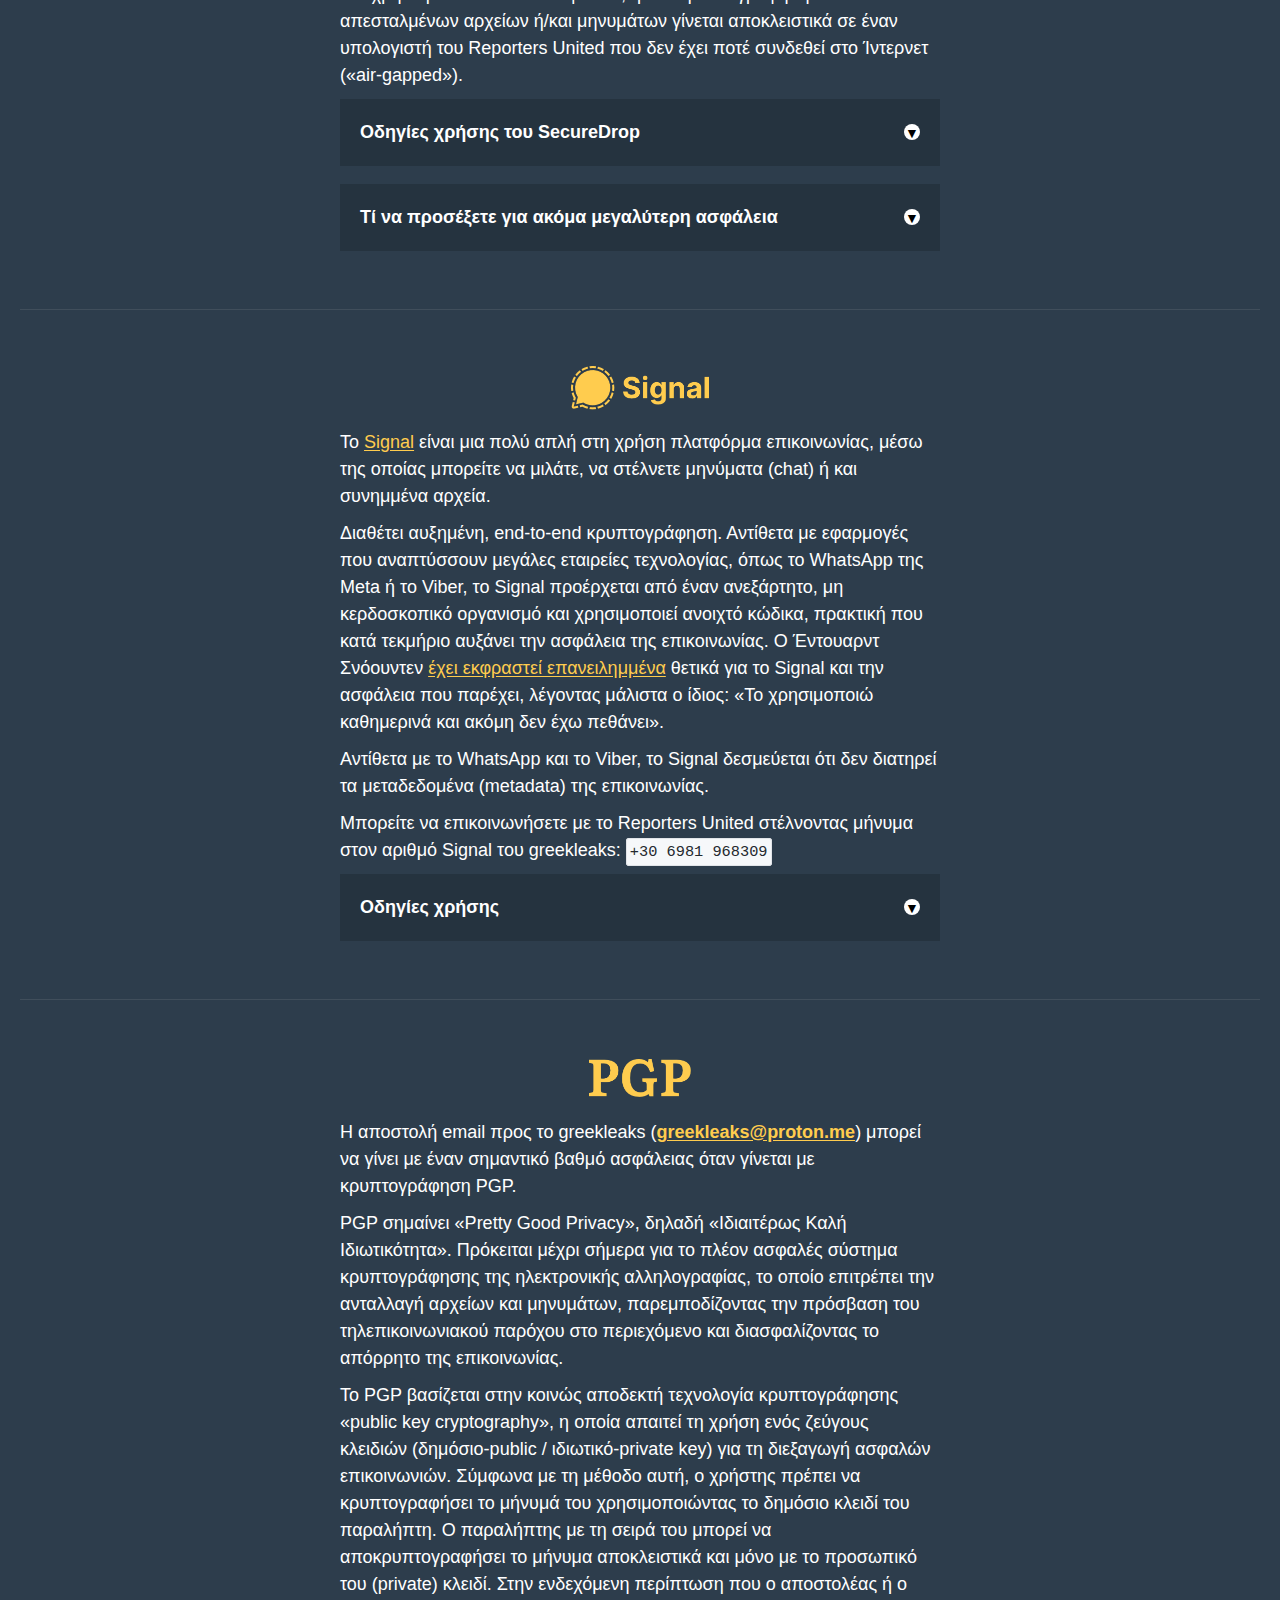
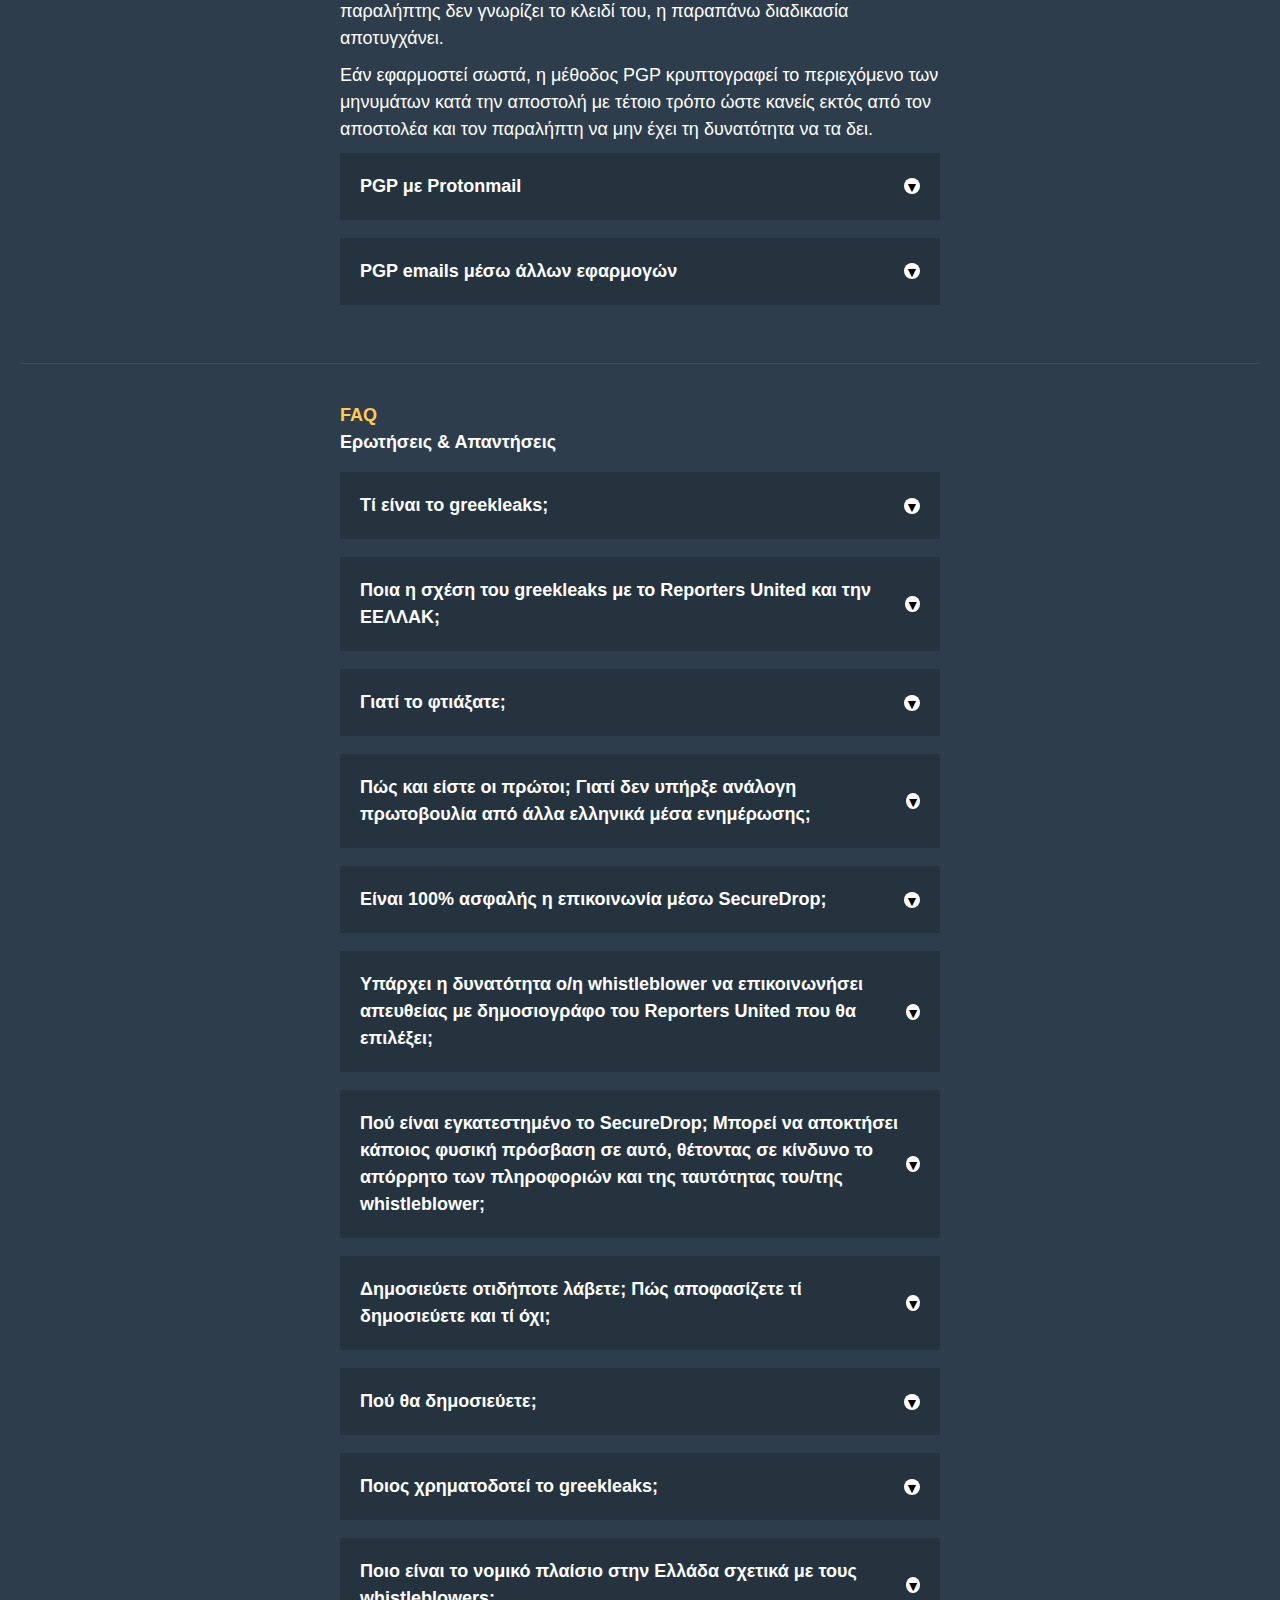
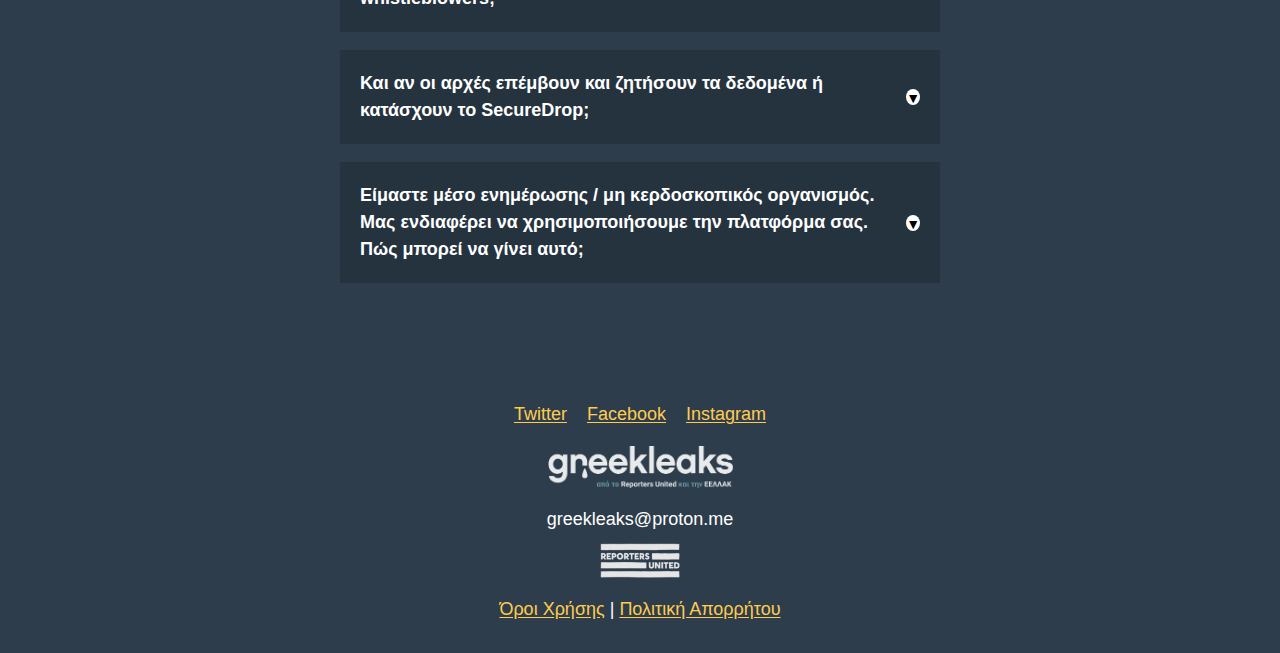
==== commit 5e9fae7a: "Add active state for burger button" ====
--- a/site/index.html
+++ b/site/index.html
@@ -66,7 +66,10 @@
                 </span>
             </button>
 
-        </div>
+
+
+        </div>
+
 
     </div>
 
@@ -318,7 +321,8 @@
                     <span class="collapsible-icon"></span>
                 </summary>
                 <div class="collapsible-content">
-                    <p> To greekleaks είναι η πρώτη ανοιχτή πλατφόρμα για whistleblowers στην Ελλάδα: μια online πλατφόρμα που δίνει τη δυνατότητα στους πολίτες, μέσω του συστήματος ανοιχτού κώδικα <a href="#securedrop">SecureDrop</a>, να στείλουν με ανωνυμία και ασφάλεια μηνύματα ή/και υλικό (έγγραφα, βίντεο, ηχητικά, φωτογραφίες, κ.ά.) στους δημοσιογράφους του Reporters United. Παράλληλα, παρέχει την επιλογή ασφαλούς επικοινωνίας μέσω πιο «συμβατικών» μεθόδων, όπως μέσω της <a href="#mail">ταχυδρομικής θυρίδας</a> του greekleaks, της αποστολής μηνύματος στον αριθμό <a href="#signal">Signal</a> του Reporters United ή της αποστολής κρυπτογραφημένου <a href="#pgp">PGP email</a> προς τη δημοσιογραφική ομάδα.
+                    <p>
+                        To greekleaks είναι η πρώτη ανοιχτή πλατφόρμα για whistleblowers στην Ελλάδα: μια online πλατφόρμα που δίνει τη δυνατότητα στους πολίτες, μέσω του συστήματος ανοιχτού κώδικα <a href="#securedrop">SecureDrop</a>, να στείλουν με ανωνυμία και ασφάλεια μηνύματα ή/και υλικό (έγγραφα, βίντεο, ηχητικά, φωτογραφίες, κ.ά.) στους δημοσιογράφους του Reporters United. Παράλληλα, παρέχει την επιλογή ασφαλούς επικοινωνίας μέσω πιο «συμβατικών» μεθόδων, όπως μέσω της <a href="#mail">ταχυδρομικής θυρίδας</a> του greekleaks, της αποστολής μηνύματος στον αριθμό <a href="#signal">Signal</a> του Reporters United ή της αποστολής κρυπτογραφημένου <a href="#pgp">PGP email</a> προς τη δημοσιογραφική ομάδα.
                     </p>
                 </div>
             </details>
@@ -448,7 +452,6 @@
                 </summary>
                 <div class="collapsible-content">
                     <p>Το Reporters United δεν έφτιαξε το greekleaks για να το μονοπωλήσει. Αν ενδιαφερθεί κάποιο μέσο ενημέρωσης ή μη κερδοσκοπικός οργανισμός να εγκαταστήσει μια τέτοια πλατφόρμα, και κυρίως να κάνει χρήση του SecureDrop, θα χαρούμε να συνδράμουμε στην εγκατάστασή του.</p>
-                    <p>Για το στήσιμο της παρούσας σελίδας, μπορείτε να διαβάσετε οδηγίες και κώδικα στη <a href="https://github.com/reportersunited/greekleaks" target="_blank" rel="noreferrer">σελίδα μας στο GitHub</a>.</p>
                 </div>
             </details>
 
@@ -464,7 +467,6 @@
         <li class="twitter"><a href="https://twitter.com/reporters_gr" title="Ακολουθήστε το Twitter" target="_blank" rel="noreferrer"><span class="" aria-hidden="true">Twitter</span></a></li>
         <li class="facebook"><a href="https://www.facebook.com/reportersunitedgr" title="Ακολουθήστε το Facebook" target="_blank" rel="noreferrer"><span class="" aria-hidden="true">Facebook</span></a></li>
         <li class="instagram"><a href="https://www.instagram.com/reportersunitedgr/" title="Ακολουθήστε το Instagram" target="_blank" rel="noreferrer"><span class="" aria-hidden="true">Instagram</span></a></li>
-        <li class="github"><a href="https://github.com/reportersunited" title="Ακολουθήστε το GitHub" target="_blank" rel="noreferrer"><span class="" aria-hidden="true">GitHub</span></a></li>
     </ul>
 
     <p>
--- a/site/assets/css/style.css
+++ b/site/assets/css/style.css
@@ -155,6 +155,47 @@
     background-color: white;
     margin: 2px;
 }
+
+.menu{
+    display: none;
+}
+.menu-toggle:focus{
+    /*pointer-events: none;*/
+}
+.menu-toggle:focus~.menu{
+    /*display: block;*/
+}
+
+
+[popover]:popover-open + .menu-toggle > .hamburger-menu > span:nth-child(1) {
+    rotate: 45deg;
+    transform-origin: center;
+    transform: translateY(5px);
+}
+[popover]:popover-open + .menu-toggle > .hamburger-menu > span:nth-child(2) {
+    rotate: 135deg;
+    transform-origin: center;
+    transform: translateY(6px);
+}
+[popover]:popover-open + .menu-toggle > .hamburger-menu > span:nth-child(3),
+[popover]:popover-open + .menu-toggle > .hamburger-menu > span:nth-child(4){
+    display: none;
+}
+
+/*.menu-toggle:focus > .hamburger-menu > span:nth-child(1) {
+    rotate: 45deg;
+    transform-origin: center;
+    transform: translateY(5px);
+}
+.menu-toggle:focus > .hamburger-menu > span:nth-child(2) {
+    rotate: 135deg;
+    transform-origin: center;
+    transform: translateY(5px);
+}
+.menu-toggle:focus > .hamburger-menu > span:nth-child(3),
+.menu-toggle:focus > .hamburger-menu > span:nth-child(4){
+    display: none;
+}*/
 
 /* Main body styles */
 main {
@@ -440,21 +481,25 @@
 
 
 
-#main-menu[popover]{
+#main-menu[popover], .menu{
     /*margin: 100px 20px 0 auto;*/
     margin: 100px 20px 0 20px;
     width: calc(100% - 40px);
     padding: 20px;
 
-    background: #2d3d4c;
 
     border: none;
     border-top: 1px solid #efece1;
+    background-color: var(--bg-color);
+
+    /*position: absolute;*/
+    left: 0;
+    top: 0;
 }
 
 
 /* Media queries for responsive design */
-@media only screen and (min-width: 768px) {
+@media only screen and (min-width: 960px) {
     /* For full screen devices */
     /*.container {*/
     /*    display: flex;*/
@@ -469,7 +514,7 @@
         display: none;
     }
 
-    #main-menu[popover]{
+    #main-menu[popover], .menu{
         display: block;
         position: relative;
         margin: 0 0 0 auto;
@@ -477,6 +522,14 @@
         text-align: right;
 
         border: none;
+        /*background-color: var(--bg-color);*/
+    }
+
+
+
+
+    .nav-links{
+        border: none;
         box-shadow: none;
         -moz-box-shadow: none;
         -webkit-box-shadow: none;
@@ -498,7 +551,8 @@
     }
 
     .lang-menu{
-        margin-left: 25px;
+        /*margin-left: 25px;*/
+        margin-left: 5px;
     }
 
     .menu-container .collapsible-header{
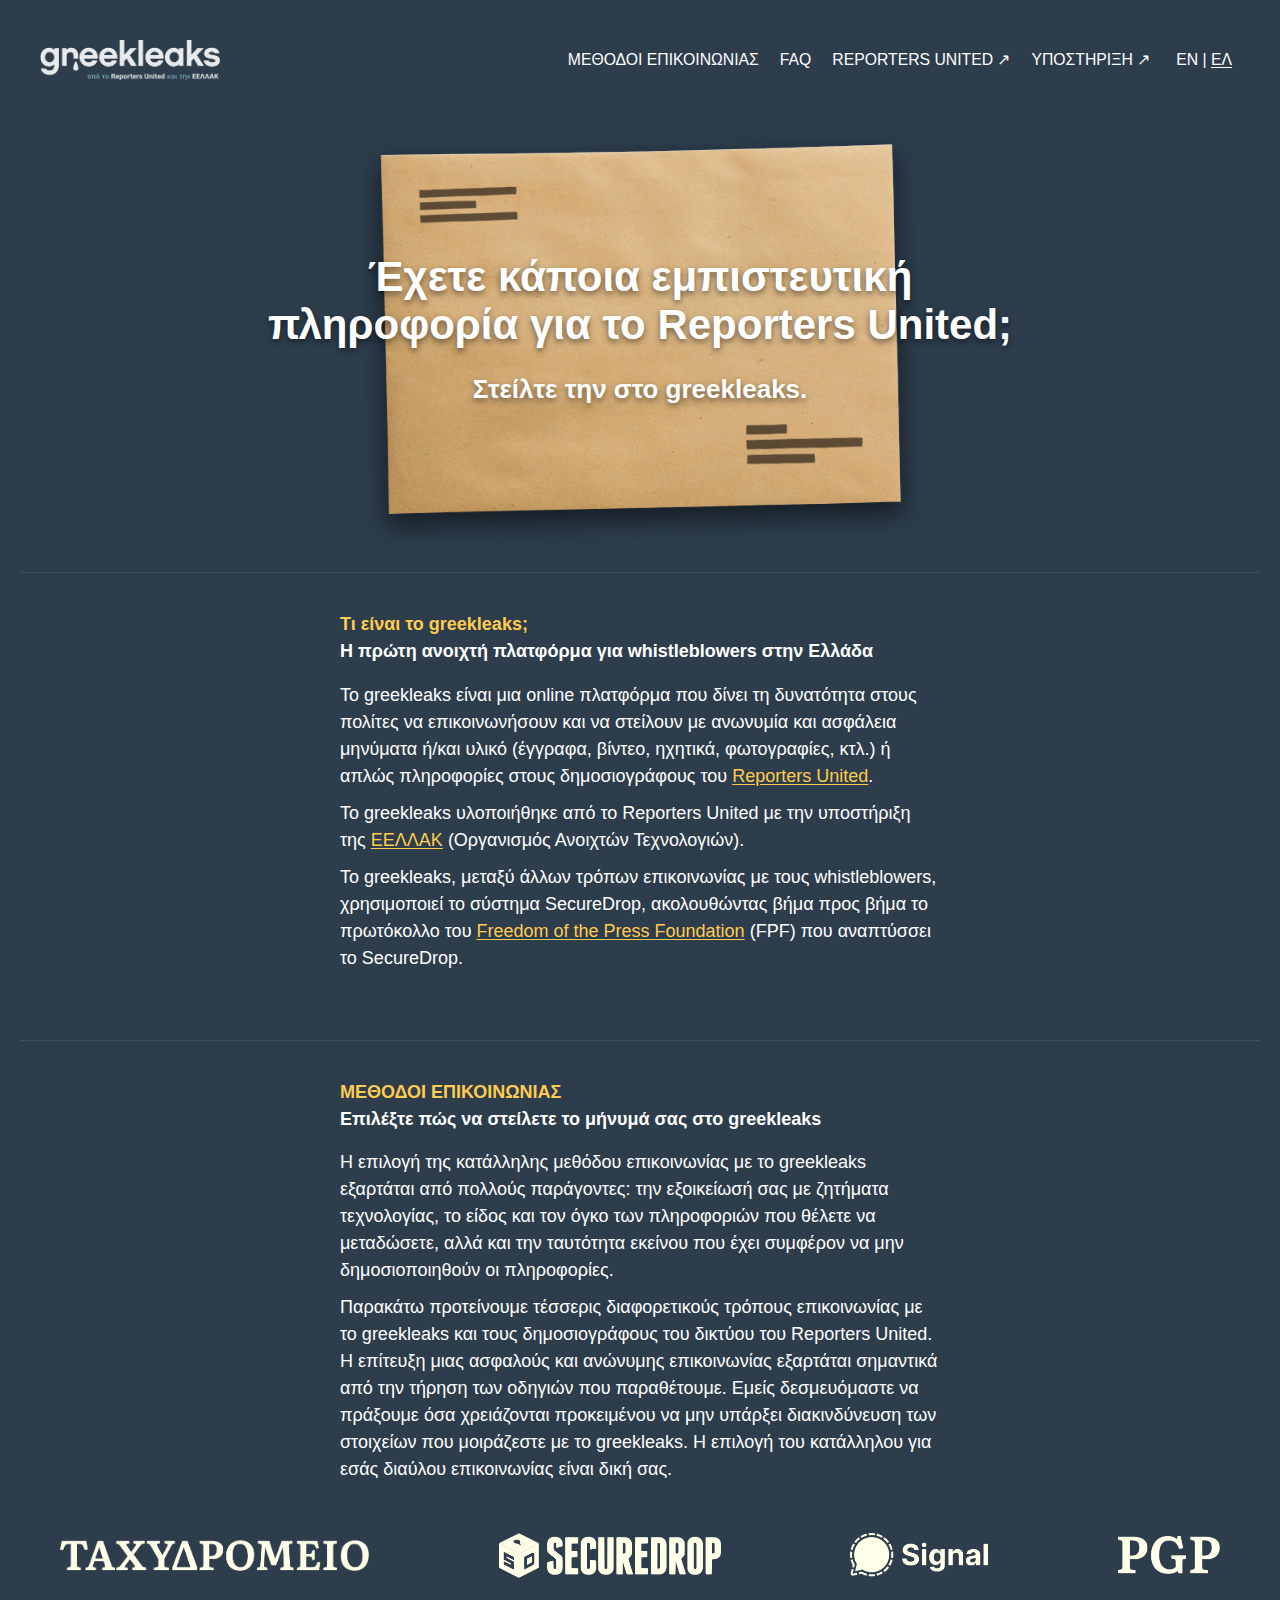
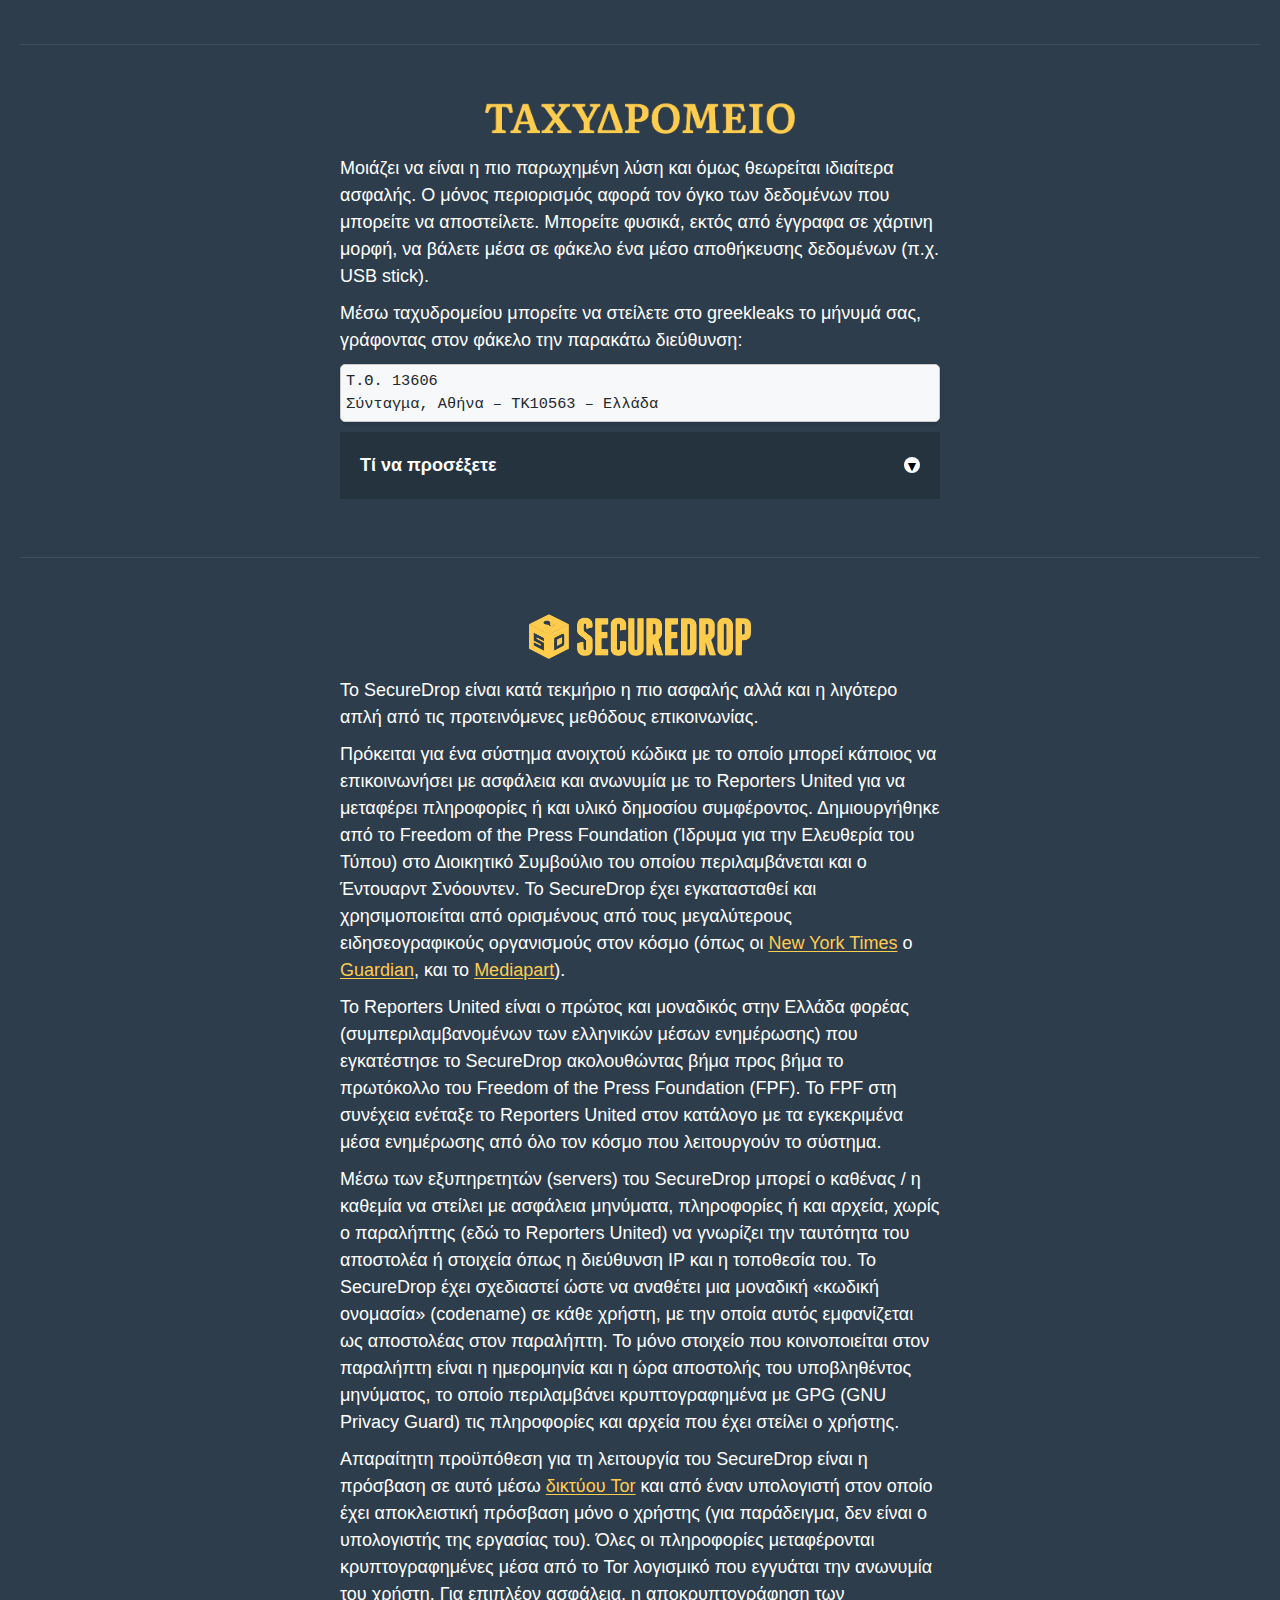
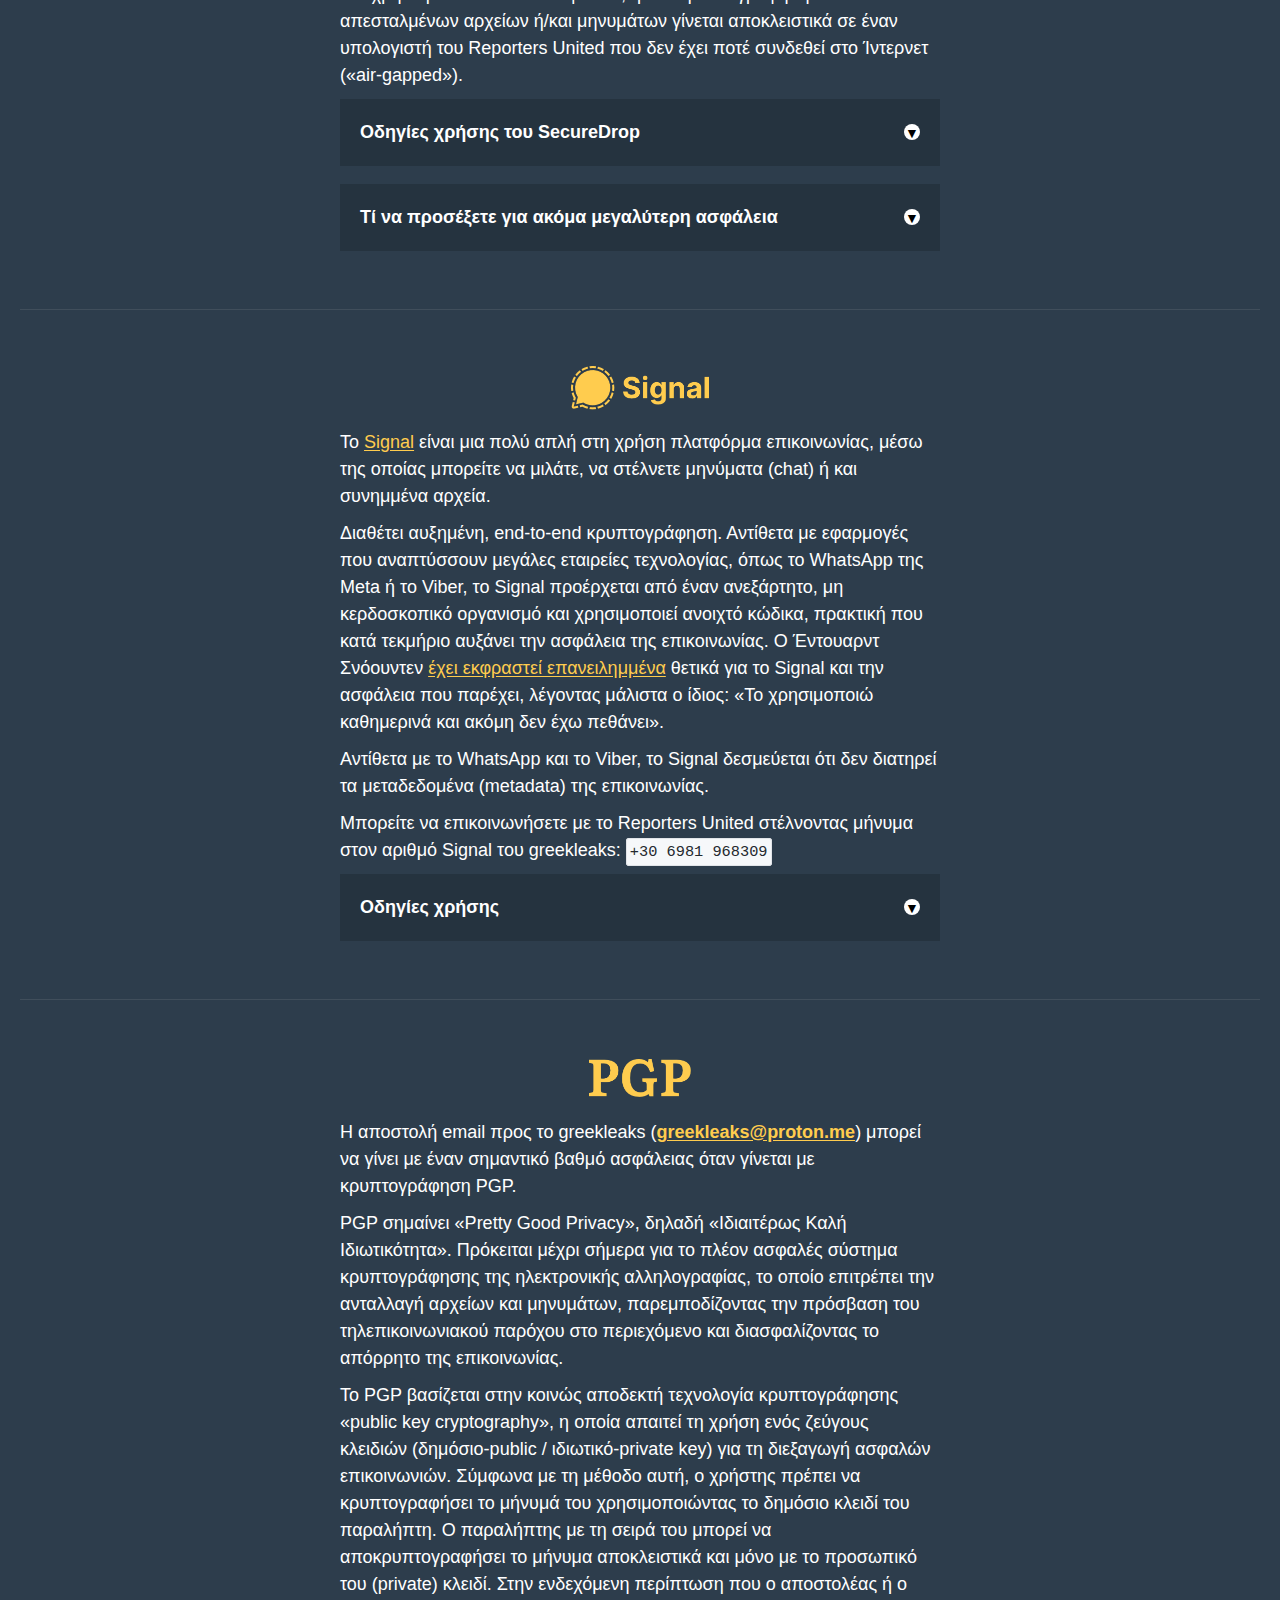
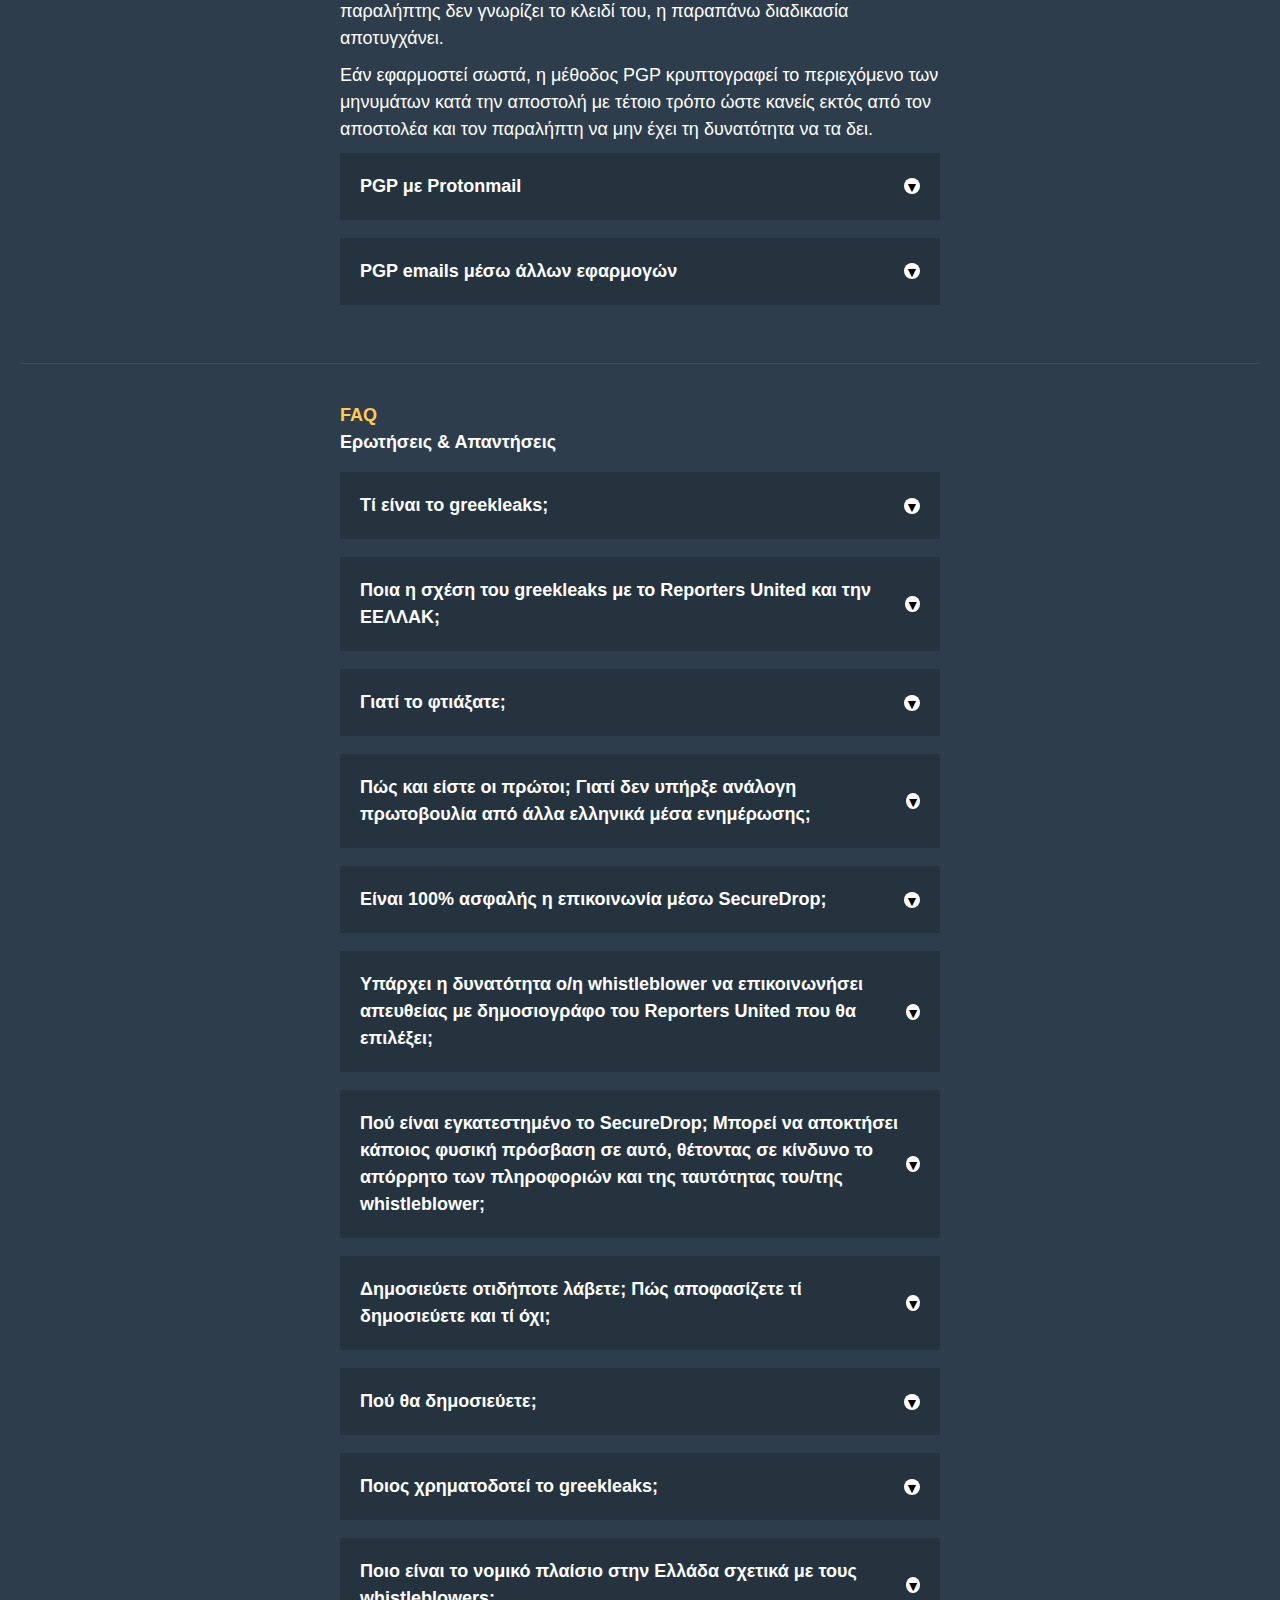
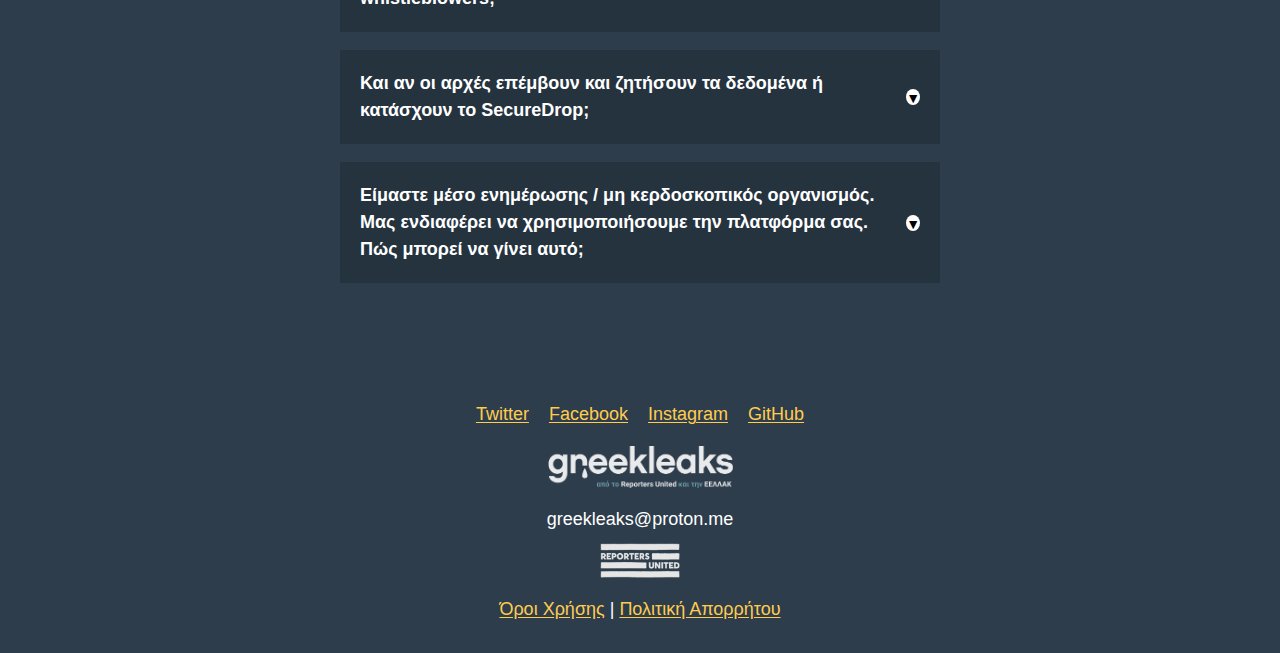
==== commit 92a46dfa: "Add Twitter card for richer preview" ====
--- a/site/index.html
+++ b/site/index.html
@@ -7,6 +7,11 @@
     <meta property="og:description" content="greekleaks - Η πρώτη ανοιχτή πλατφόρμα για whistleblowers στην Ελλάδα." />
     <meta property="og:image" content="https://reportersunited.gr/greekleaks/assets/img/greekleaks-social-image-el.png" />
     <meta property="og:url" content="https://reportersunited.gr/greekleaks/" />
+    <meta name="twitter:card" content="summary_large_image" />
+    <meta name="twitter:title" content="greekleaks" />
+    <meta name="twitter:description" content="greekleaks - Η πρώτη ανοιχτή πλατφόρμα για whistleblowers στην Ελλάδα." />
+    <meta name="twitter:image" content="https://reportersunited.gr/greekleaks/assets/img/greekleaks-social-image-el.png" />
+    <meta name="twitter:site" content="@reporters_gr" />
 
     <title>greekleaks</title>
     <meta name="description" content="greekleaks - Η πρώτη ανοιχτή πλατφόρμα για whistleblowers στην Ελλάδα.">
@@ -66,10 +71,7 @@
                 </span>
             </button>
 
-
-
-        </div>
-
+        </div>
 
     </div>
 
@@ -321,8 +323,7 @@
                     <span class="collapsible-icon"></span>
                 </summary>
                 <div class="collapsible-content">
-                    <p>
-                        To greekleaks είναι η πρώτη ανοιχτή πλατφόρμα για whistleblowers στην Ελλάδα: μια online πλατφόρμα που δίνει τη δυνατότητα στους πολίτες, μέσω του συστήματος ανοιχτού κώδικα <a href="#securedrop">SecureDrop</a>, να στείλουν με ανωνυμία και ασφάλεια μηνύματα ή/και υλικό (έγγραφα, βίντεο, ηχητικά, φωτογραφίες, κ.ά.) στους δημοσιογράφους του Reporters United. Παράλληλα, παρέχει την επιλογή ασφαλούς επικοινωνίας μέσω πιο «συμβατικών» μεθόδων, όπως μέσω της <a href="#mail">ταχυδρομικής θυρίδας</a> του greekleaks, της αποστολής μηνύματος στον αριθμό <a href="#signal">Signal</a> του Reporters United ή της αποστολής κρυπτογραφημένου <a href="#pgp">PGP email</a> προς τη δημοσιογραφική ομάδα.
+                    <p> To greekleaks είναι η πρώτη ανοιχτή πλατφόρμα για whistleblowers στην Ελλάδα: μια online πλατφόρμα που δίνει τη δυνατότητα στους πολίτες, μέσω του συστήματος ανοιχτού κώδικα <a href="#securedrop">SecureDrop</a>, να στείλουν με ανωνυμία και ασφάλεια μηνύματα ή/και υλικό (έγγραφα, βίντεο, ηχητικά, φωτογραφίες, κ.ά.) στους δημοσιογράφους του Reporters United. Παράλληλα, παρέχει την επιλογή ασφαλούς επικοινωνίας μέσω πιο «συμβατικών» μεθόδων, όπως μέσω της <a href="#mail">ταχυδρομικής θυρίδας</a> του greekleaks, της αποστολής μηνύματος στον αριθμό <a href="#signal">Signal</a> του Reporters United ή της αποστολής κρυπτογραφημένου <a href="#pgp">PGP email</a> προς τη δημοσιογραφική ομάδα.
                     </p>
                 </div>
             </details>
@@ -452,6 +453,7 @@
                 </summary>
                 <div class="collapsible-content">
                     <p>Το Reporters United δεν έφτιαξε το greekleaks για να το μονοπωλήσει. Αν ενδιαφερθεί κάποιο μέσο ενημέρωσης ή μη κερδοσκοπικός οργανισμός να εγκαταστήσει μια τέτοια πλατφόρμα, και κυρίως να κάνει χρήση του SecureDrop, θα χαρούμε να συνδράμουμε στην εγκατάστασή του.</p>
+                    <p>Για το στήσιμο της παρούσας σελίδας, μπορείτε να διαβάσετε οδηγίες και κώδικα στη <a href="https://github.com/reportersunited/greekleaks" target="_blank" rel="noreferrer">σελίδα μας στο GitHub</a>.</p>
                 </div>
             </details>
 
@@ -467,6 +469,7 @@
         <li class="twitter"><a href="https://twitter.com/reporters_gr" title="Ακολουθήστε το Twitter" target="_blank" rel="noreferrer"><span class="" aria-hidden="true">Twitter</span></a></li>
         <li class="facebook"><a href="https://www.facebook.com/reportersunitedgr" title="Ακολουθήστε το Facebook" target="_blank" rel="noreferrer"><span class="" aria-hidden="true">Facebook</span></a></li>
         <li class="instagram"><a href="https://www.instagram.com/reportersunitedgr/" title="Ακολουθήστε το Instagram" target="_blank" rel="noreferrer"><span class="" aria-hidden="true">Instagram</span></a></li>
+        <li class="github"><a href="https://github.com/reportersunited" title="Ακολουθήστε το GitHub" target="_blank" rel="noreferrer"><span class="" aria-hidden="true">GitHub</span></a></li>
     </ul>
 
     <p>
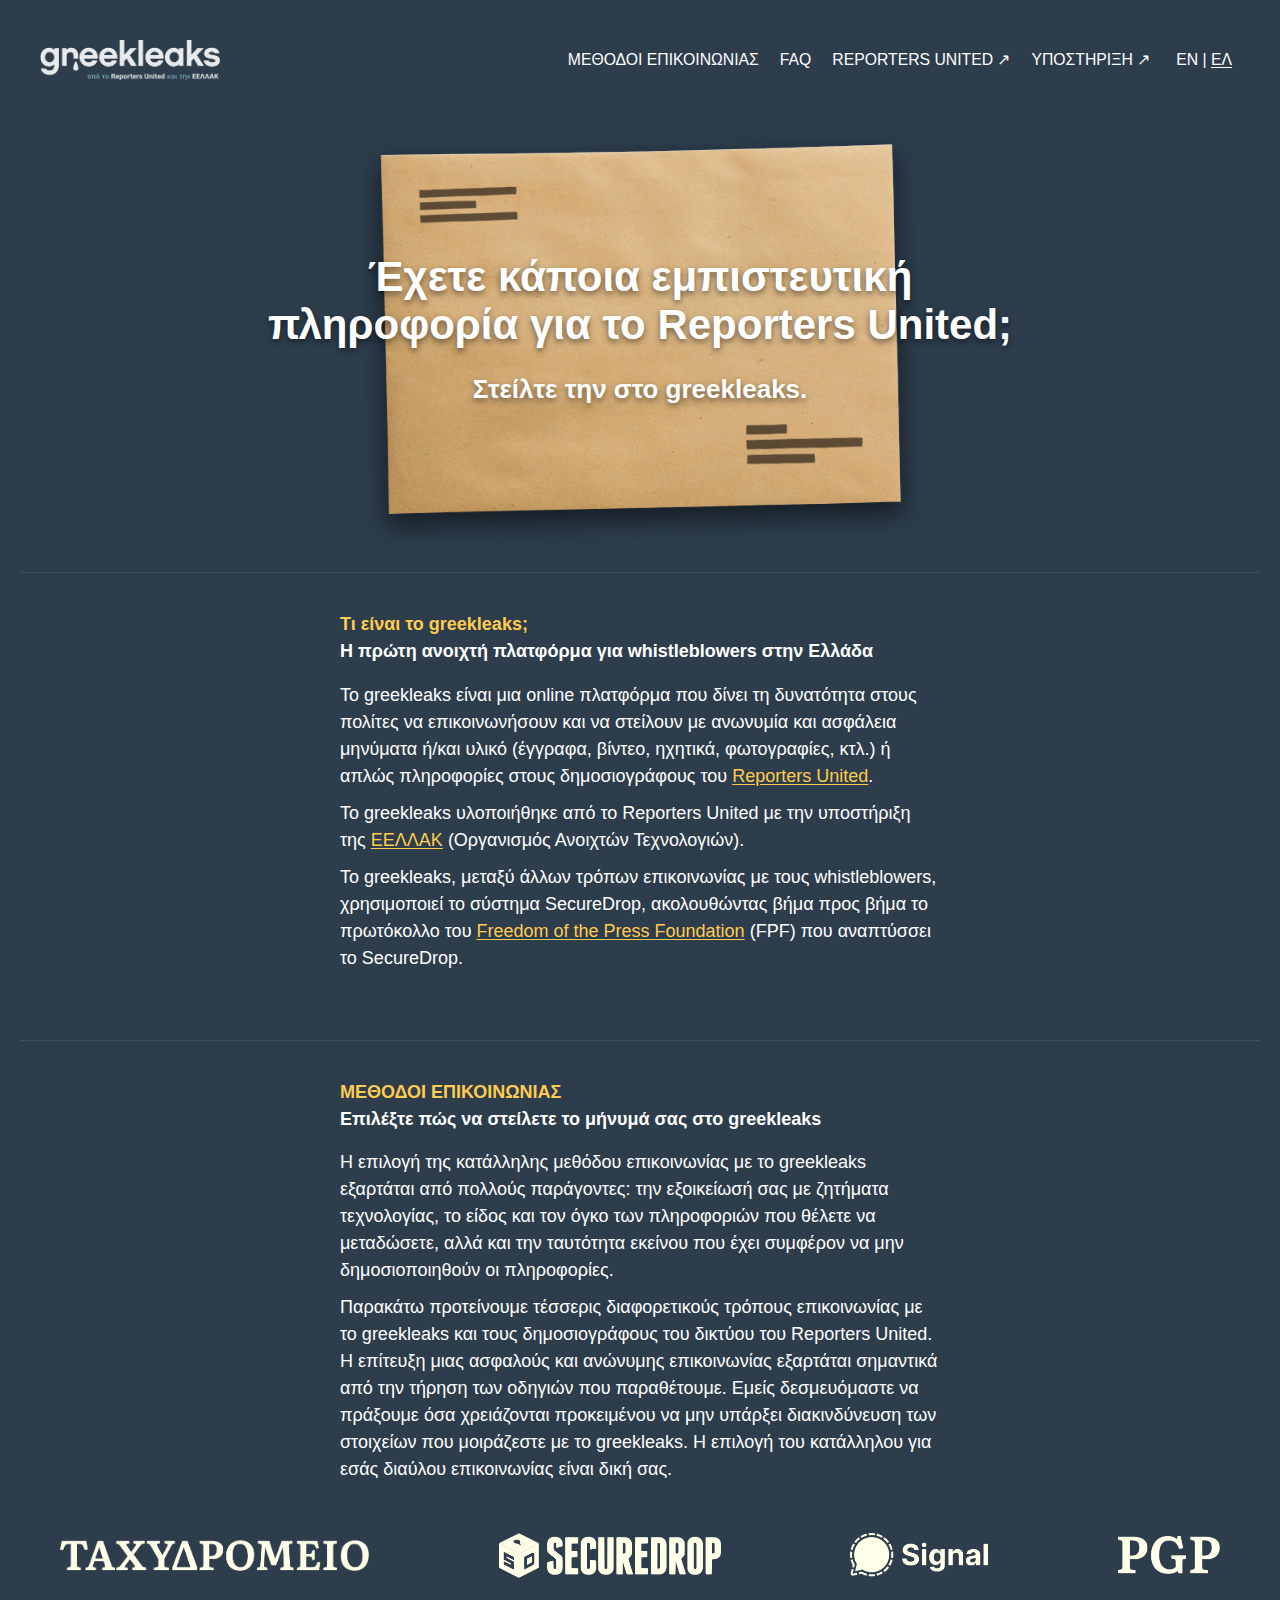
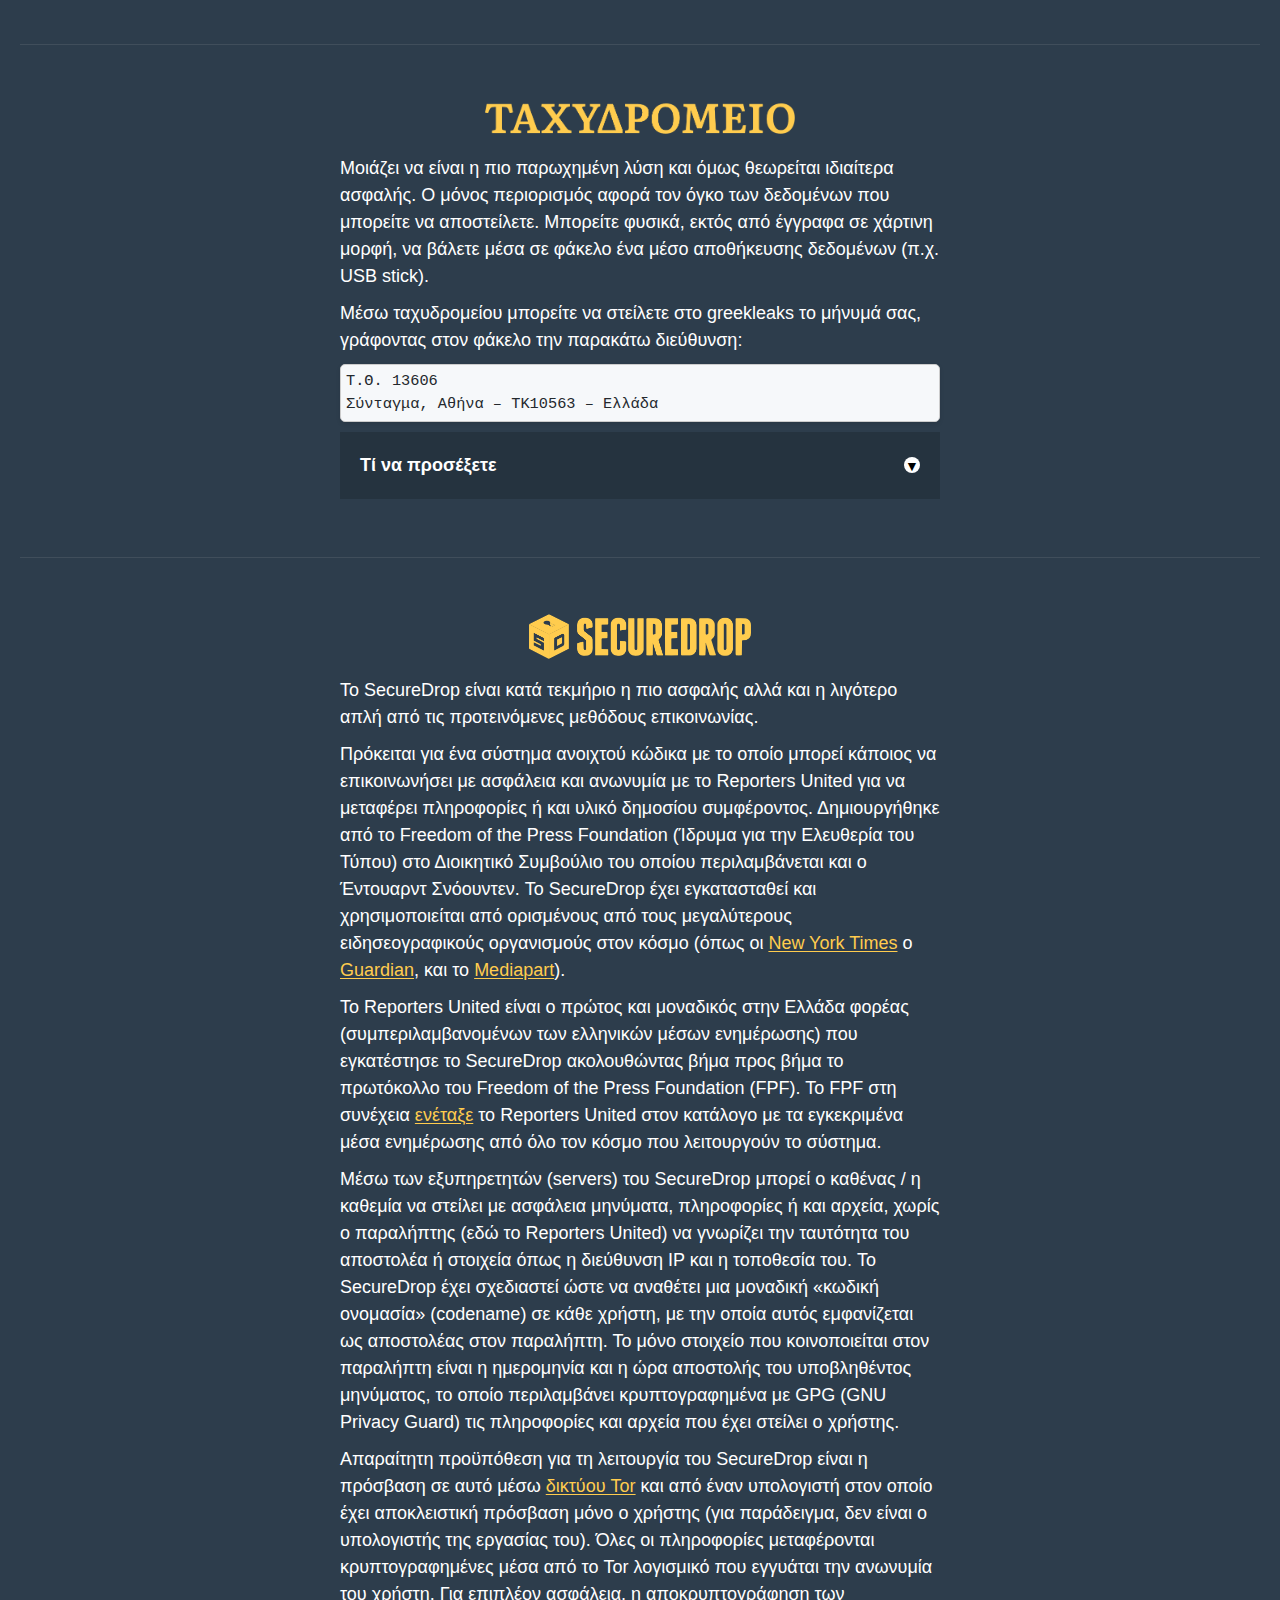
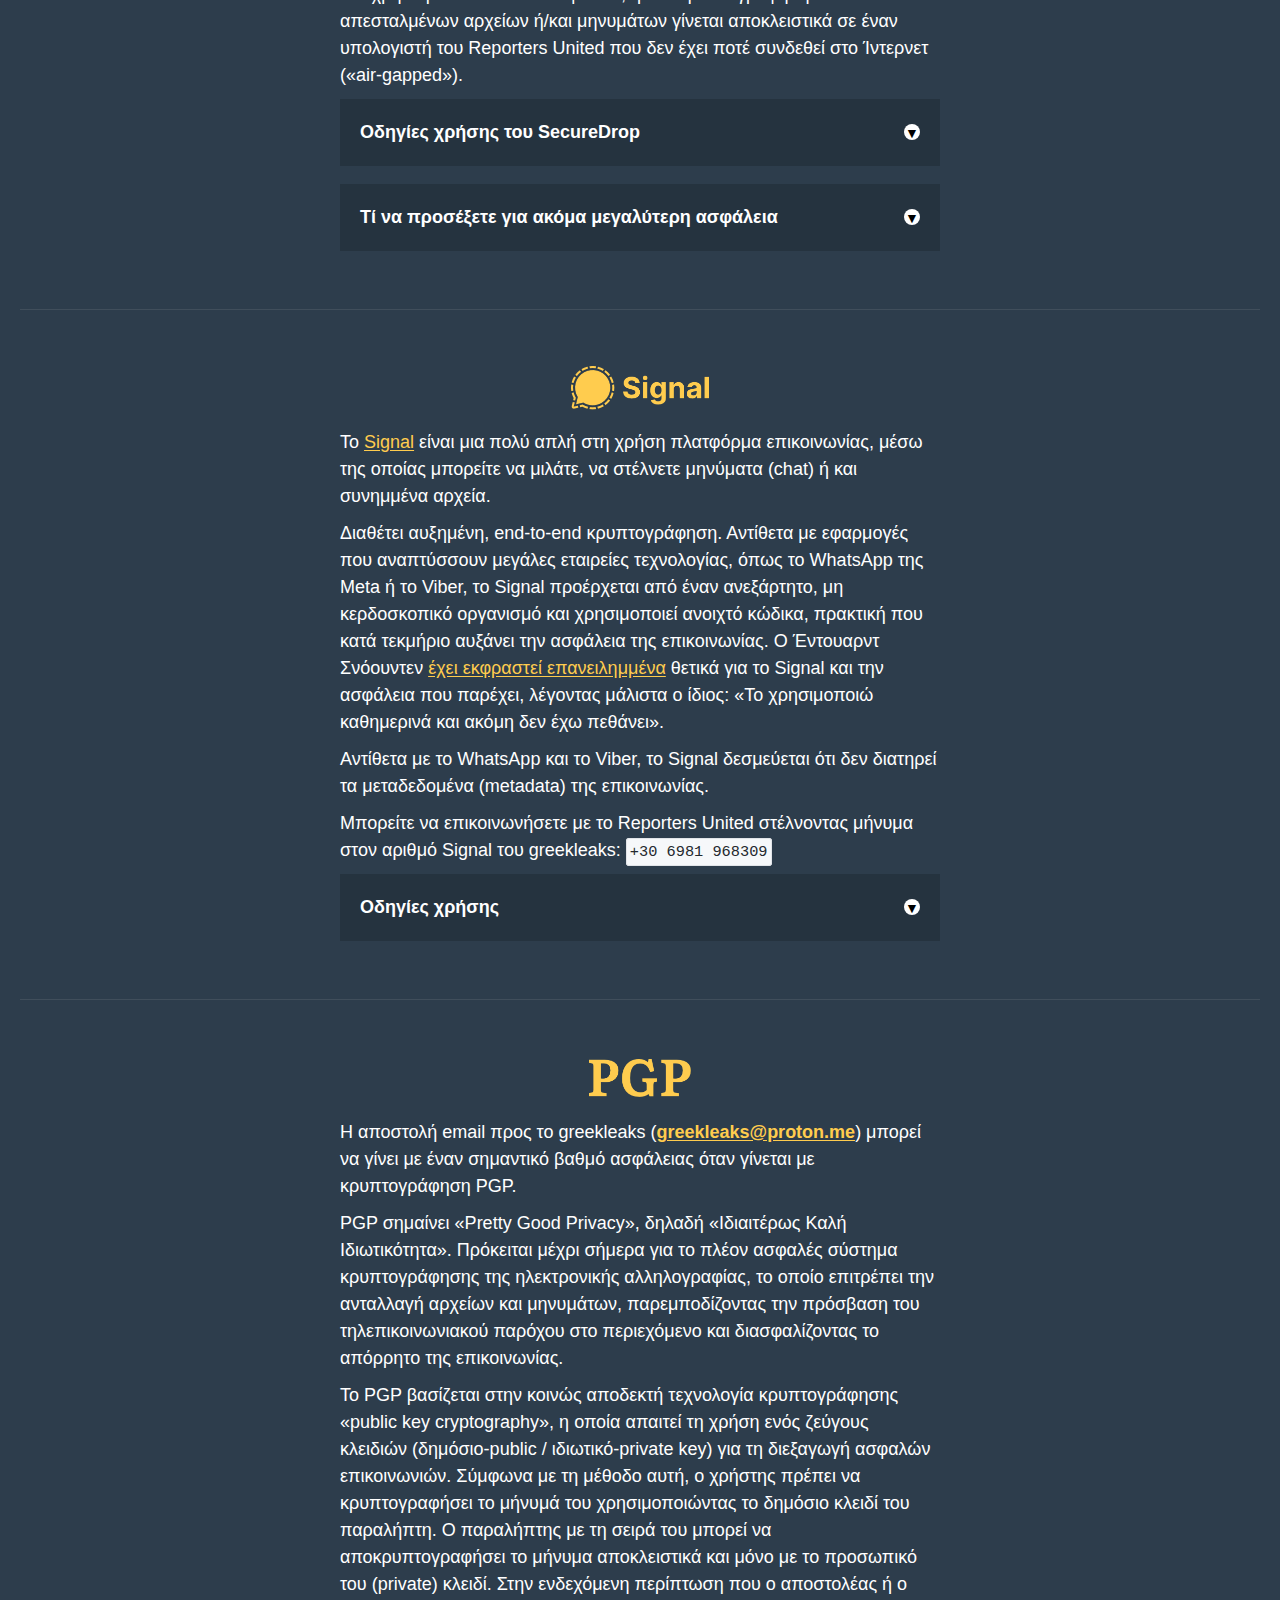
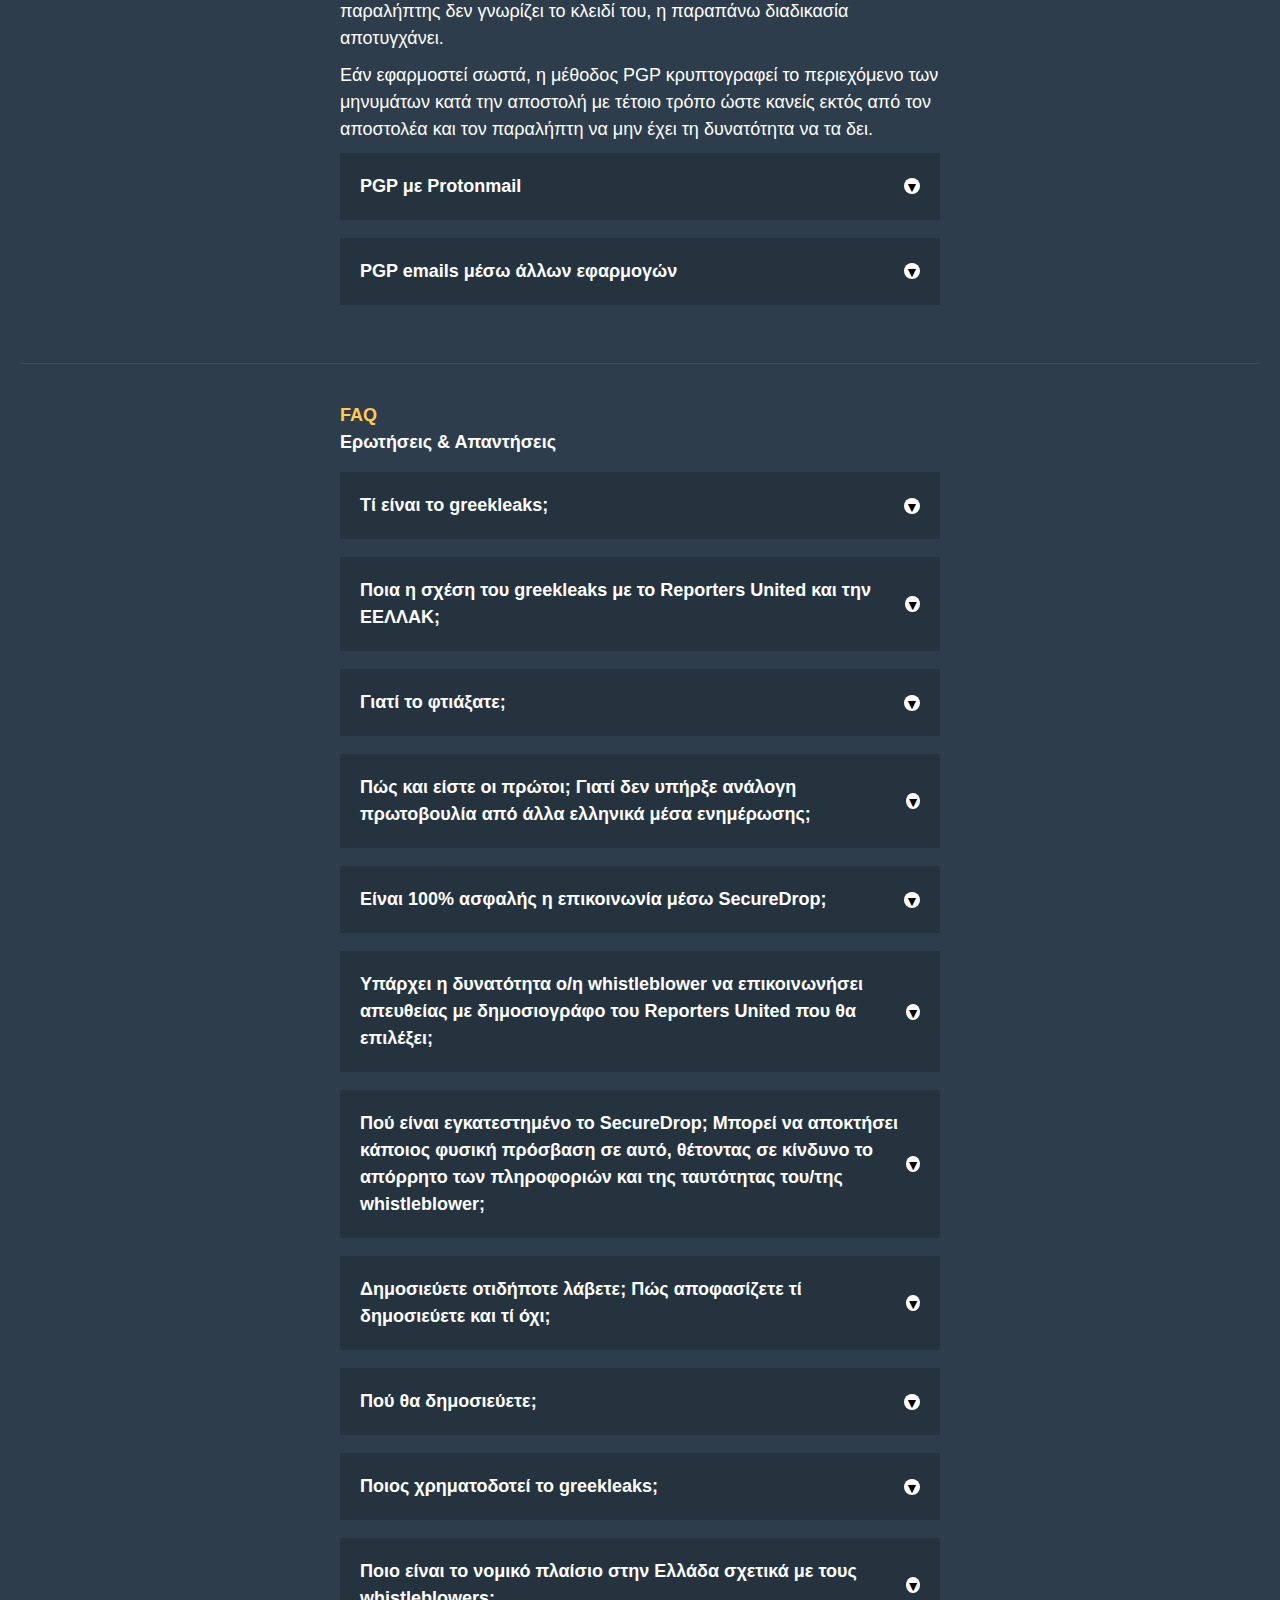
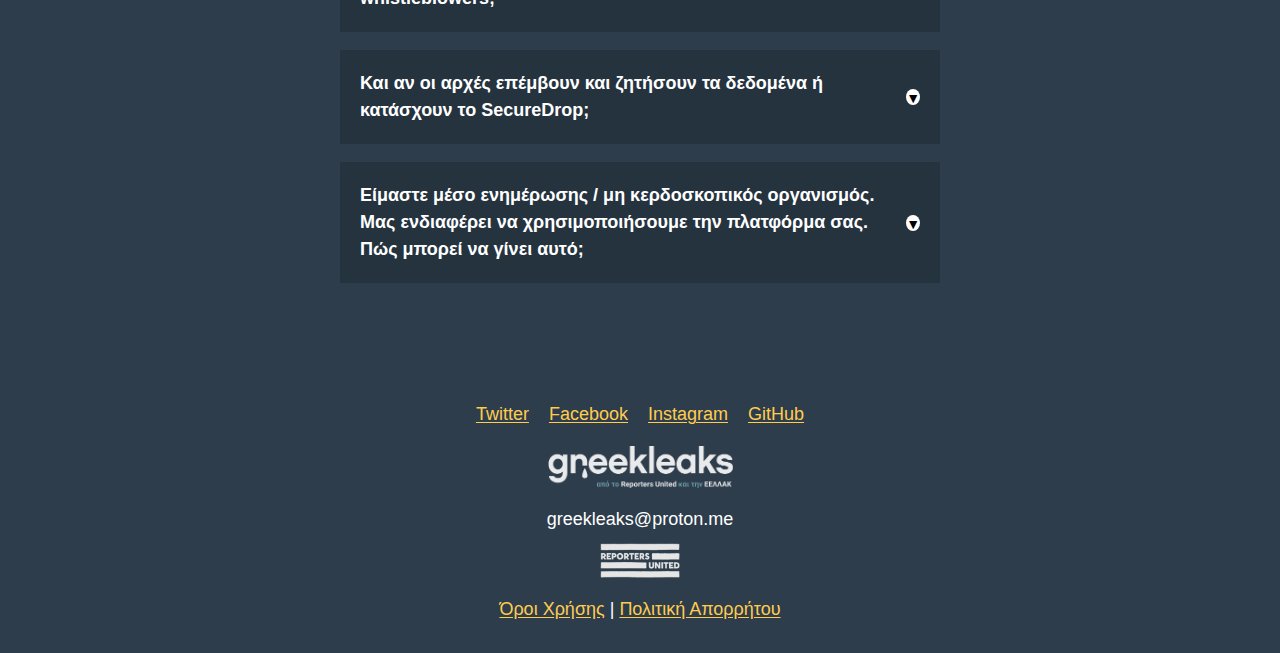
==== commit 256b1d0b: "Add X message about RU's inclusion on the SD directory" ====
--- a/site/index.html
+++ b/site/index.html
@@ -177,7 +177,7 @@
 
             <p>Το SecureDrop είναι κατά τεκμήριο η πιο ασφαλής αλλά και η λιγότερο απλή από τις προτεινόμενες μεθόδους επικοινωνίας.</p>
             <p>Πρόκειται για ένα σύστημα ανοιχτού κώδικα με το οποίο μπορεί κάποιος να επικοινωνήσει με ασφάλεια και ανωνυμία με το Reporters United για να μεταφέρει πληροφορίες ή και υλικό δημοσίου συμφέροντος. Δημιουργήθηκε από το Freedom of the Press Foundation (Ίδρυμα για την Ελευθερία του Τύπου) στο Διοικητικό Συμβούλιο του οποίου περιλαμβάνεται και ο Έντουαρντ Σνόουντεν. To SecureDrop έχει εγκατασταθεί και χρησιμοποιείται από ορισμένους από τους μεγαλύτερους ειδησεογραφικούς οργανισμούς στον κόσμο (όπως οι <a href="https://www.nytimes.com/tips" target="_blank" rel="noreferrer">New York Times</a> ο <a href="https://www.theguardian.com/securedrop" target="_blank" rel="noreferrer">Guardian</a>, και το <a href="https://www.mediapart.fr/en/contact/securedrop" target="_blank" rel="noreferrer">Mediapart</a>).</p>
-            <p>Το Reporters United είναι ο πρώτος και μοναδικός στην Ελλάδα φορέας (συμπεριλαμβανομένων των ελληνικών μέσων ενημέρωσης) που εγκατέστησε το SecureDrop ακολουθώντας βήμα προς βήμα το πρωτόκολλο του Freedom of the Press Foundation (FPF). To FPF στη συνέχεια ενέταξε το Reporters United στον κατάλογο με τα εγκεκριμένα μέσα ενημέρωσης από όλο τον κόσμο που λειτουργούν το σύστημα.</p>
+            <p>Το Reporters United είναι ο πρώτος και μοναδικός στην Ελλάδα φορέας (συμπεριλαμβανομένων των ελληνικών μέσων ενημέρωσης) που εγκατέστησε το SecureDrop ακολουθώντας βήμα προς βήμα το πρωτόκολλο του Freedom of the Press Foundation (FPF). To FPF στη συνέχεια <a href="https://twitter.com/SecureDrop/status/1803047743662731627" target="_blank" rel="noopener noreferrer">ενέταξε</a> το Reporters United στον κατάλογο με τα εγκεκριμένα μέσα ενημέρωσης από όλο τον κόσμο που λειτουργούν το σύστημα.</p>
             <p>Μέσω των εξυπηρετητών (servers) του SecureDrop μπορεί ο καθένας / η καθεμία να στείλει με ασφάλεια μηνύματα, πληροφορίες ή και αρχεία, χωρίς ο παραλήπτης (εδώ το Reporters United) να γνωρίζει την ταυτότητα του αποστολέα ή στοιχεία όπως η διεύθυνση IP και η τοποθεσία του. To SecureDrop έχει σχεδιαστεί ώστε να αναθέτει μια μοναδική «κωδική ονομασία» (codename) σε κάθε χρήστη, με την οποία αυτός εμφανίζεται ως αποστολέας στον παραλήπτη. Το μόνο στοιχείο που κοινοποιείται στον παραλήπτη είναι η ημερομηνία και η ώρα αποστολής του υποβληθέντος μηνύματος, το οποίο περιλαμβάνει κρυπτογραφημένα με GPG (GNU Privacy Guard) τις πληροφορίες και αρχεία που έχει στείλει ο χρήστης.</p>
             <p>Απαραίτητη προϋπόθεση για τη λειτουργία του SecureDrop είναι η πρόσβαση σε αυτό μέσω <a href="https://www.torproject.org/" target="_blank" rel="noopener noreferrer">δικτύου Tor</a> και από έναν υπολογιστή στον οποίο έχει αποκλειστική πρόσβαση μόνο ο χρήστης (για παράδειγμα, δεν είναι ο υπολογιστής της εργασίας του). Όλες οι πληροφορίες μεταφέρονται κρυπτογραφημένες μέσα από το Tor λογισμικό που εγγυάται την ανωνυμία του χρήστη. Για επιπλέον ασφάλεια, η αποκρυπτογράφηση των απεσταλμένων αρχείων ή/και μηνυμάτων γίνεται αποκλειστικά σε έναν υπολογιστή του Reporters United που δεν έχει ποτέ συνδεθεί στο Ίντερνετ («air-gapped»).</p>
 
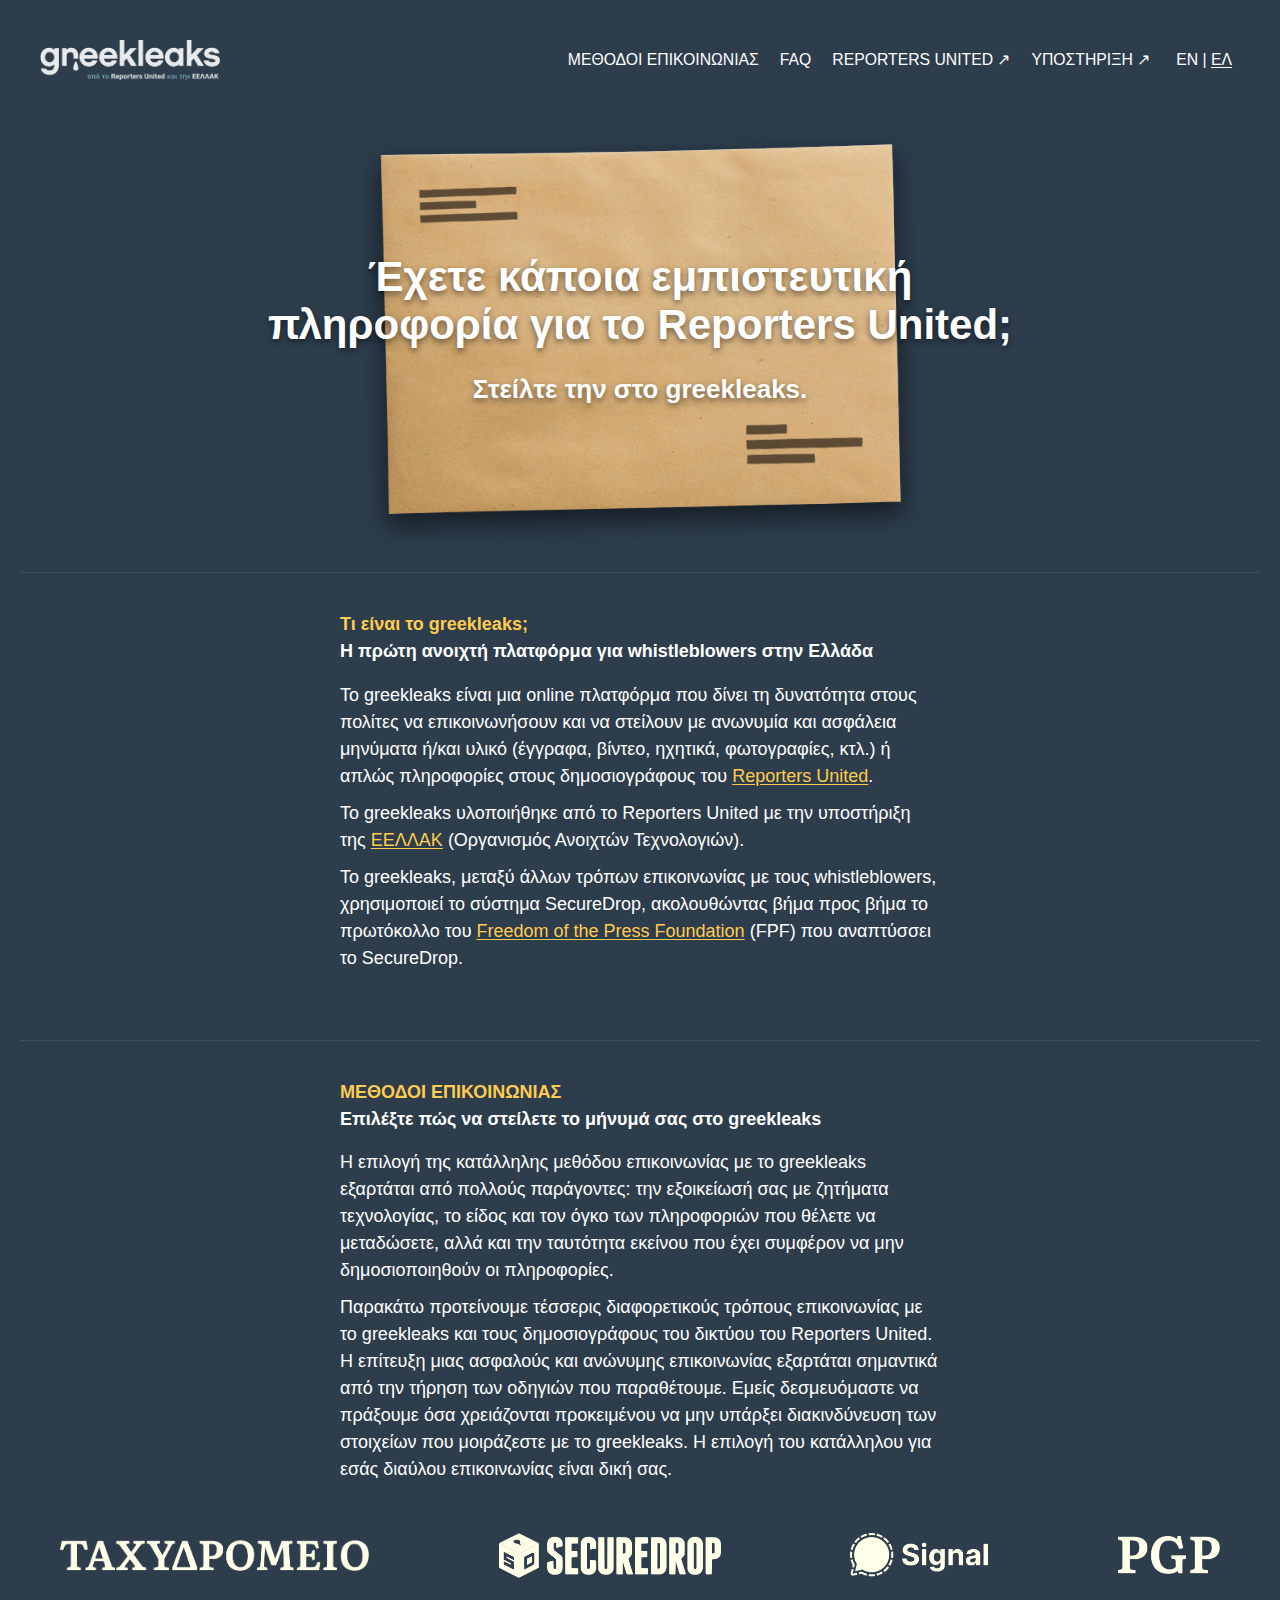
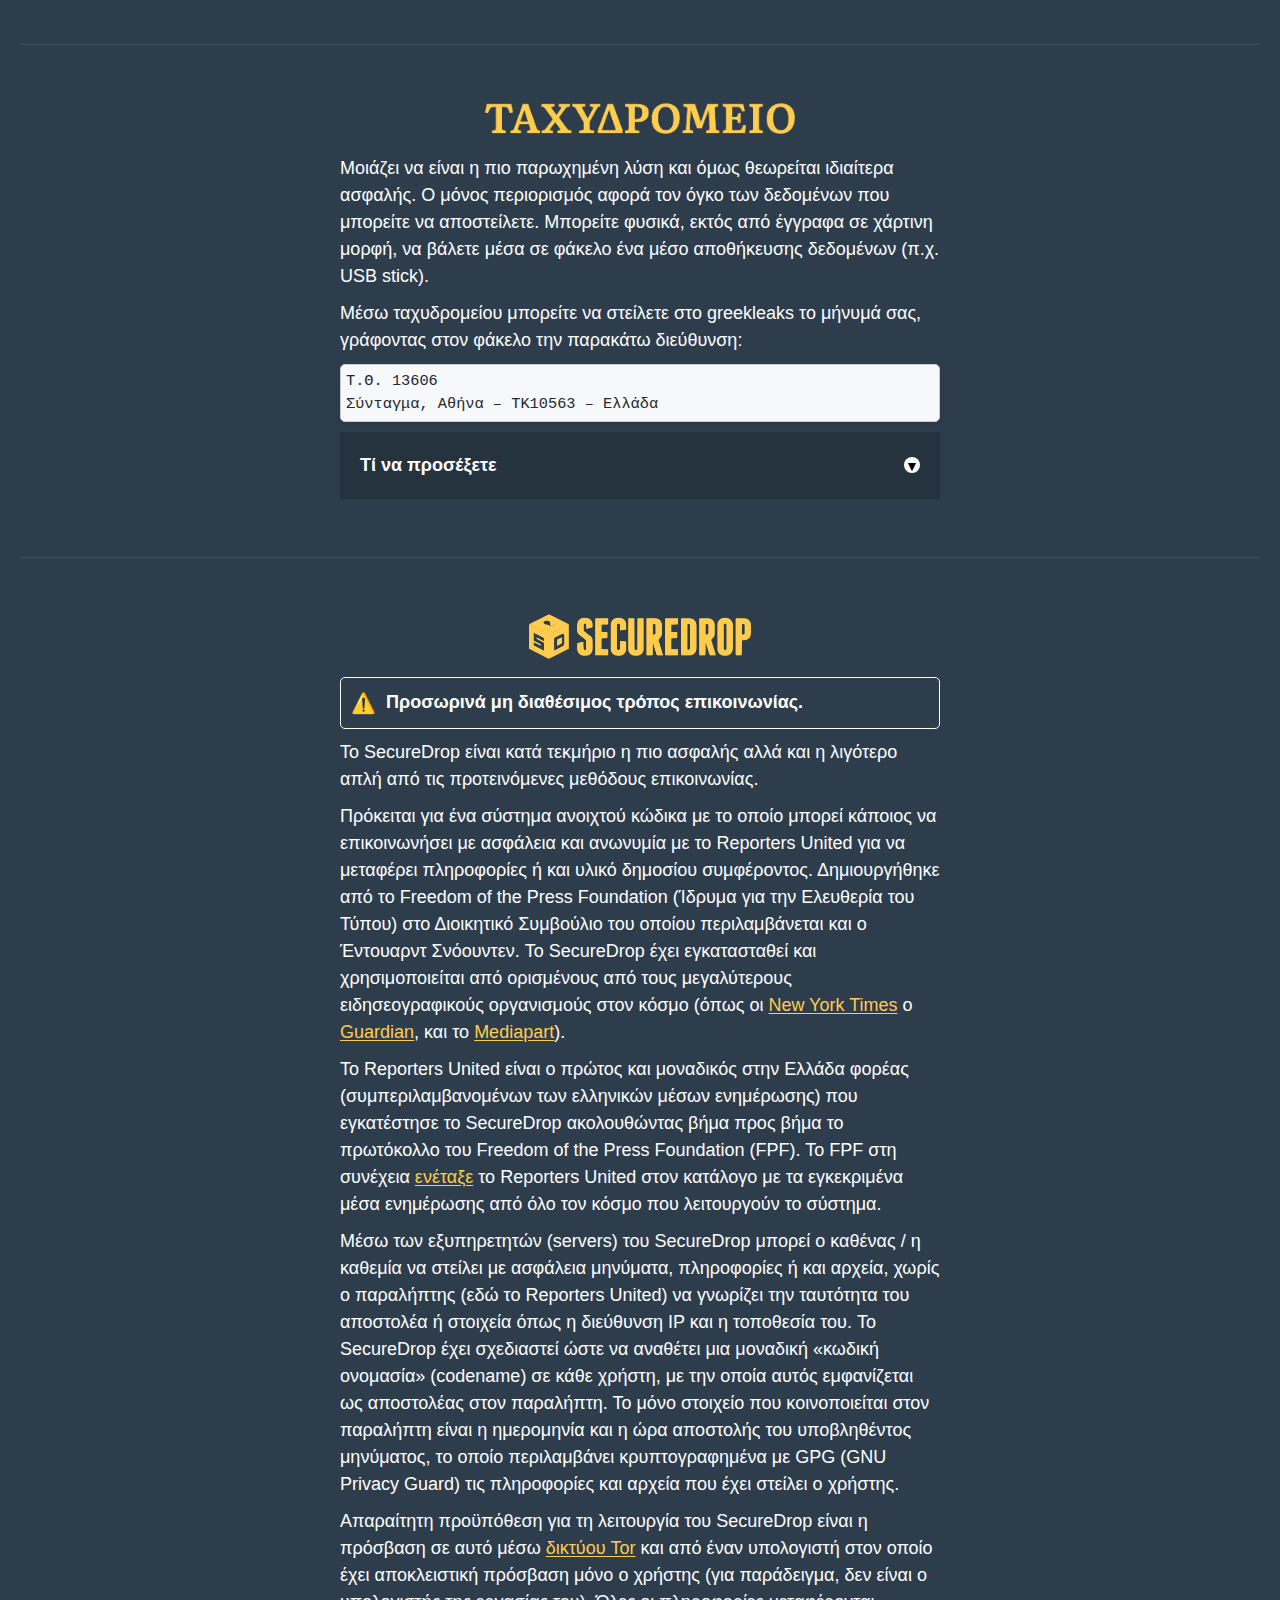
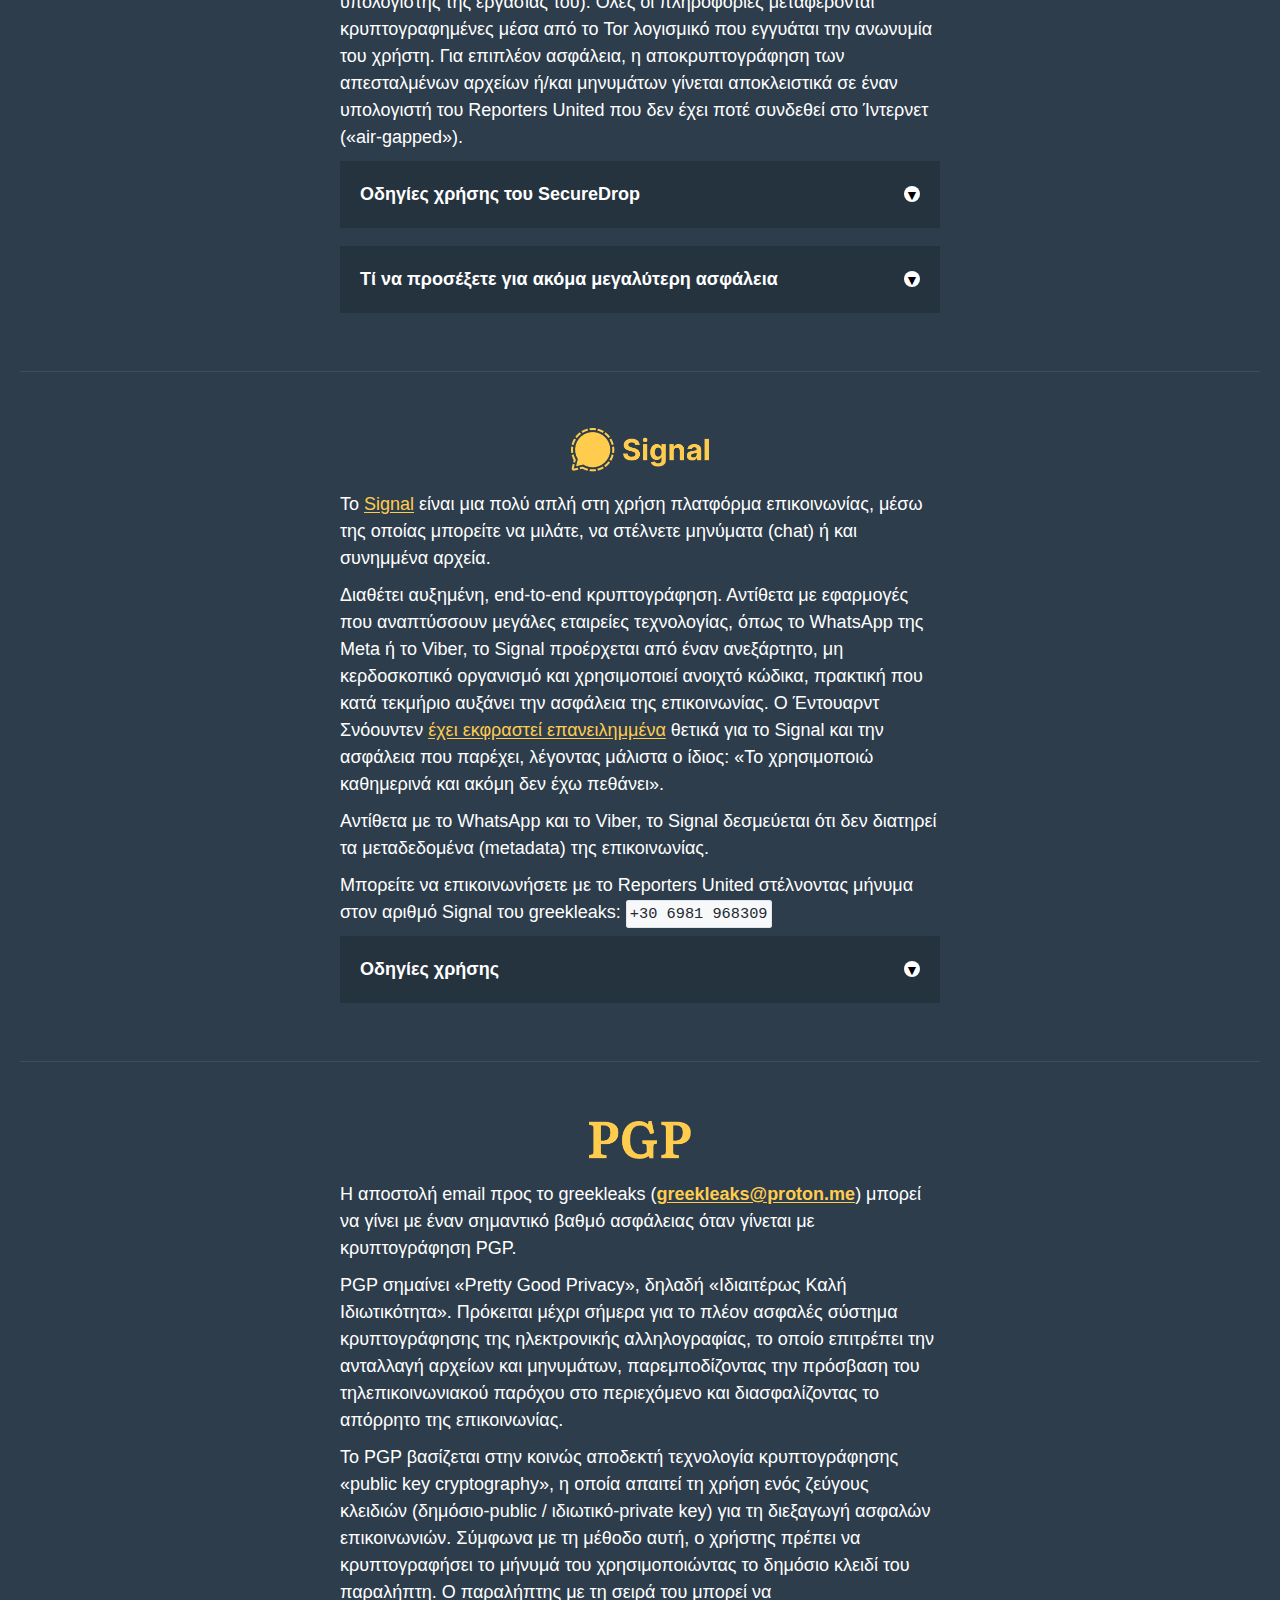
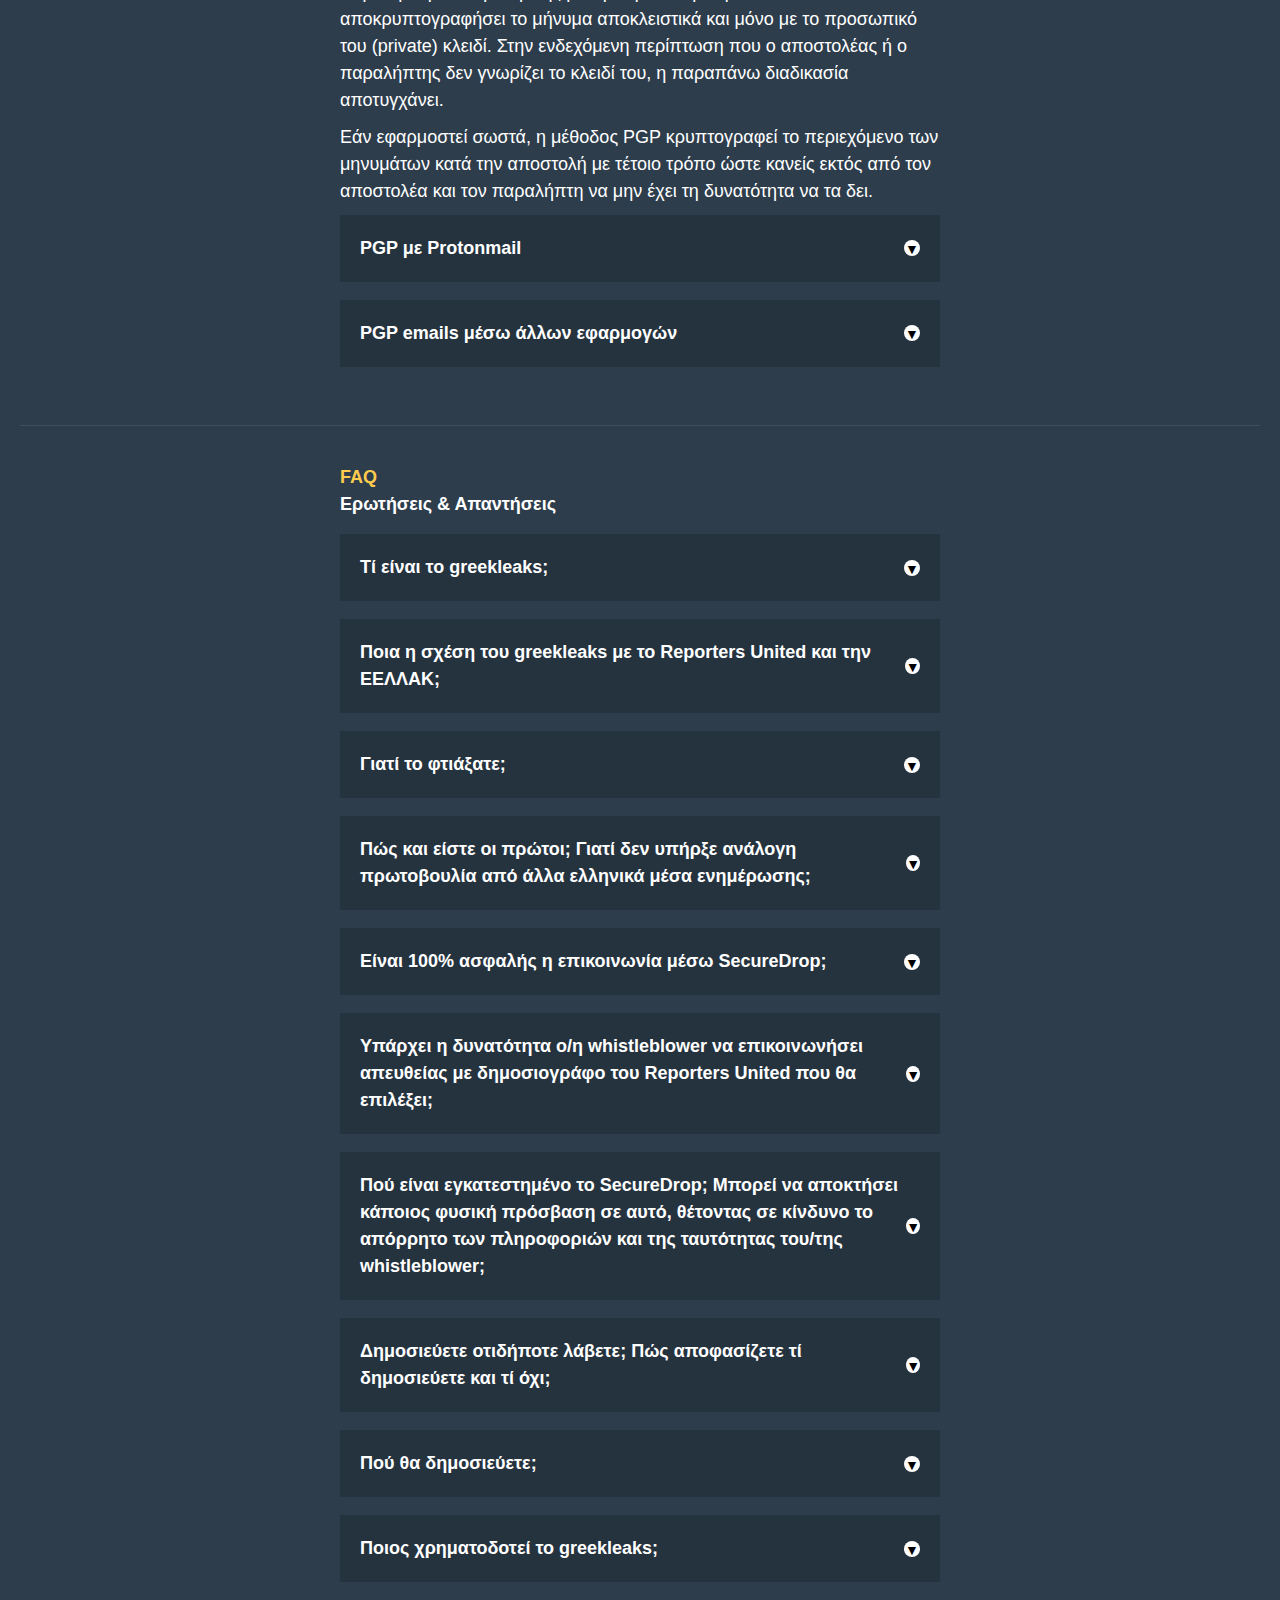
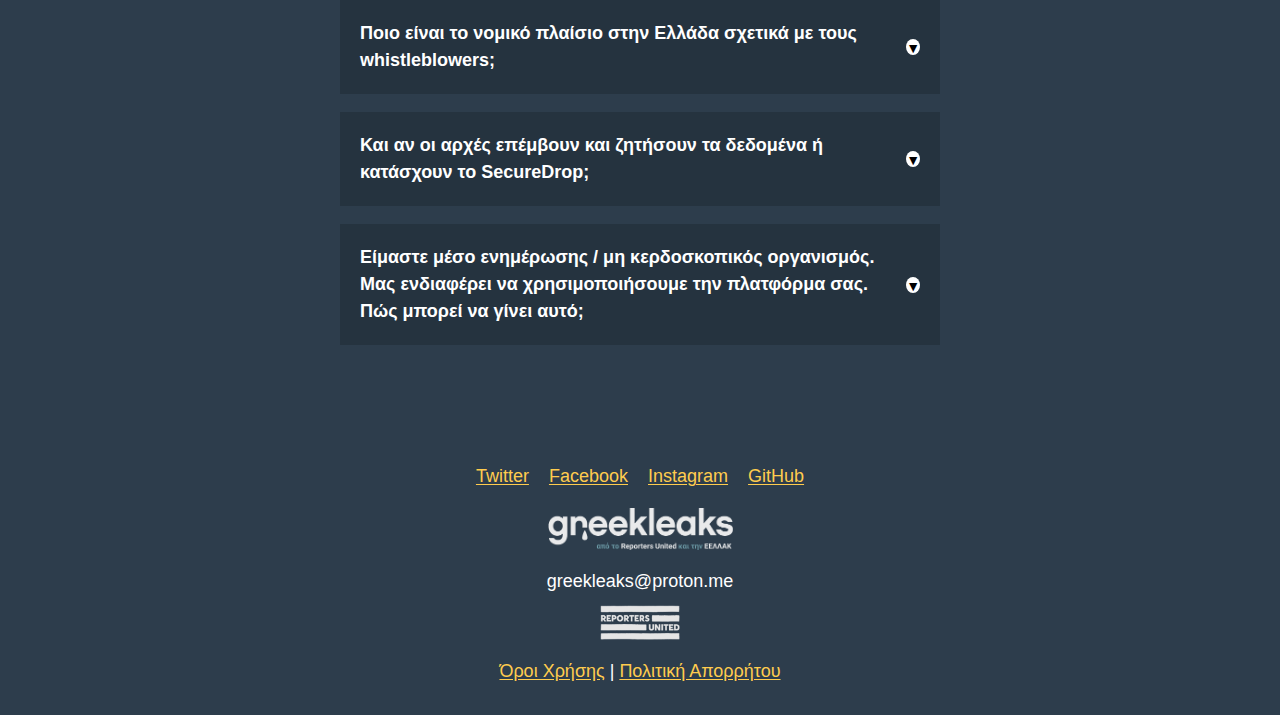
==== commit 7f98e118: "Mark SecureDrop as down" ====
--- a/site/index.html
+++ b/site/index.html
@@ -175,6 +175,12 @@
                 <img src="assets/img/Securedrop.png" height="89" width="438" alt="SecureDrop logo" />
             </header>
 
+            <div class="warning-box">
+				<span class="warning-icon">⚠️</span>
+				<span class="warning-text">Προσωρινά μη διαθέσιμος τρόπος επικοινωνίας.</span>
+			</div>
+            <p></p>
+
             <p>Το SecureDrop είναι κατά τεκμήριο η πιο ασφαλής αλλά και η λιγότερο απλή από τις προτεινόμενες μεθόδους επικοινωνίας.</p>
             <p>Πρόκειται για ένα σύστημα ανοιχτού κώδικα με το οποίο μπορεί κάποιος να επικοινωνήσει με ασφάλεια και ανωνυμία με το Reporters United για να μεταφέρει πληροφορίες ή και υλικό δημοσίου συμφέροντος. Δημιουργήθηκε από το Freedom of the Press Foundation (Ίδρυμα για την Ελευθερία του Τύπου) στο Διοικητικό Συμβούλιο του οποίου περιλαμβάνεται και ο Έντουαρντ Σνόουντεν. To SecureDrop έχει εγκατασταθεί και χρησιμοποιείται από ορισμένους από τους μεγαλύτερους ειδησεογραφικούς οργανισμούς στον κόσμο (όπως οι <a href="https://www.nytimes.com/tips" target="_blank" rel="noreferrer">New York Times</a> ο <a href="https://www.theguardian.com/securedrop" target="_blank" rel="noreferrer">Guardian</a>, και το <a href="https://www.mediapart.fr/en/contact/securedrop" target="_blank" rel="noreferrer">Mediapart</a>).</p>
             <p>Το Reporters United είναι ο πρώτος και μοναδικός στην Ελλάδα φορέας (συμπεριλαμβανομένων των ελληνικών μέσων ενημέρωσης) που εγκατέστησε το SecureDrop ακολουθώντας βήμα προς βήμα το πρωτόκολλο του Freedom of the Press Foundation (FPF). To FPF στη συνέχεια <a href="https://twitter.com/SecureDrop/status/1803047743662731627" target="_blank" rel="noopener noreferrer">ενέταξε</a> το Reporters United στον κατάλογο με τα εγκεκριμένα μέσα ενημέρωσης από όλο τον κόσμο που λειτουργούν το σύστημα.</p>
@@ -190,7 +196,10 @@
                     <ol>
                         <li aria-level="1">Κατεβάστε και εγκαταστήστε τον φυλλομετρητή (browser) Tor από τη διεύθυνση <a href="https://www.torproject.org/" target="_blank" rel="noopener noreferrer">https://www.torproject.org</a> (Το Tor είναι ένα λογισμικό που εγγυάται την ανωνυμία του χρήστη).</li>
                         <li aria-level="1">Ανοίξτε τον Tor browser, επιλέξτε «σύνδεση στον Tor» και περιμένετε να γίνει η σύνδεση.</li>
-                        <li aria-level="1">Μόλις αυτό επιτευχθεί, <strong>αντιγράψτε – επικολλήστε (copy – paste)</strong> το λεγόμενο «onion link» με τη διεύθυνση του Reporters United στο SecureDrop:
+                        <li aria-level="1">Μόλις αυτό επιτευχθεί, <strong>αντιγράψτε – επικολλήστε (copy – paste)</strong> ένα από τα παρακάτω «onion links» με τη διεύθυνση του Reporters United στο SecureDrop:
+                            <div class="code-block">
+                                <code>greekleaks.securedrop.tor.onion</code>
+                            </div>
                             <div class="code-block">
                                 <code>jatasaqcoe7lqdpcyxo7vl3e5tdvl5jgmtadfat77i25qdj6z6a4ulad.onion</code>
                             </div>
--- a/site/assets/css/style.css
+++ b/site/assets/css/style.css
@@ -77,6 +77,25 @@
     /*text-align: center;*/
 }
 
+/* Warning box styling */
+.warning-box {
+    display: flex;
+    align-items: center;
+    background-color: #2d3d4c;
+    padding: 10px;
+    border: 1px solid;
+    border-radius: 5px;
+}
+
+.warning-icon {
+    margin-right: 10px;
+    font-size: 20px;
+}
+
+.warning-text {
+    font-weight: bold;
+}
+
 /* Header styles */
 body > header {
     position: fixed;
@@ -246,9 +265,6 @@
     text-align: center;
     gap: 25px;
 }
-
-
-
 
 .intro h1, .intro h2{
     color: white;
@@ -583,6 +599,3 @@
     }
 
 }
-
-
-
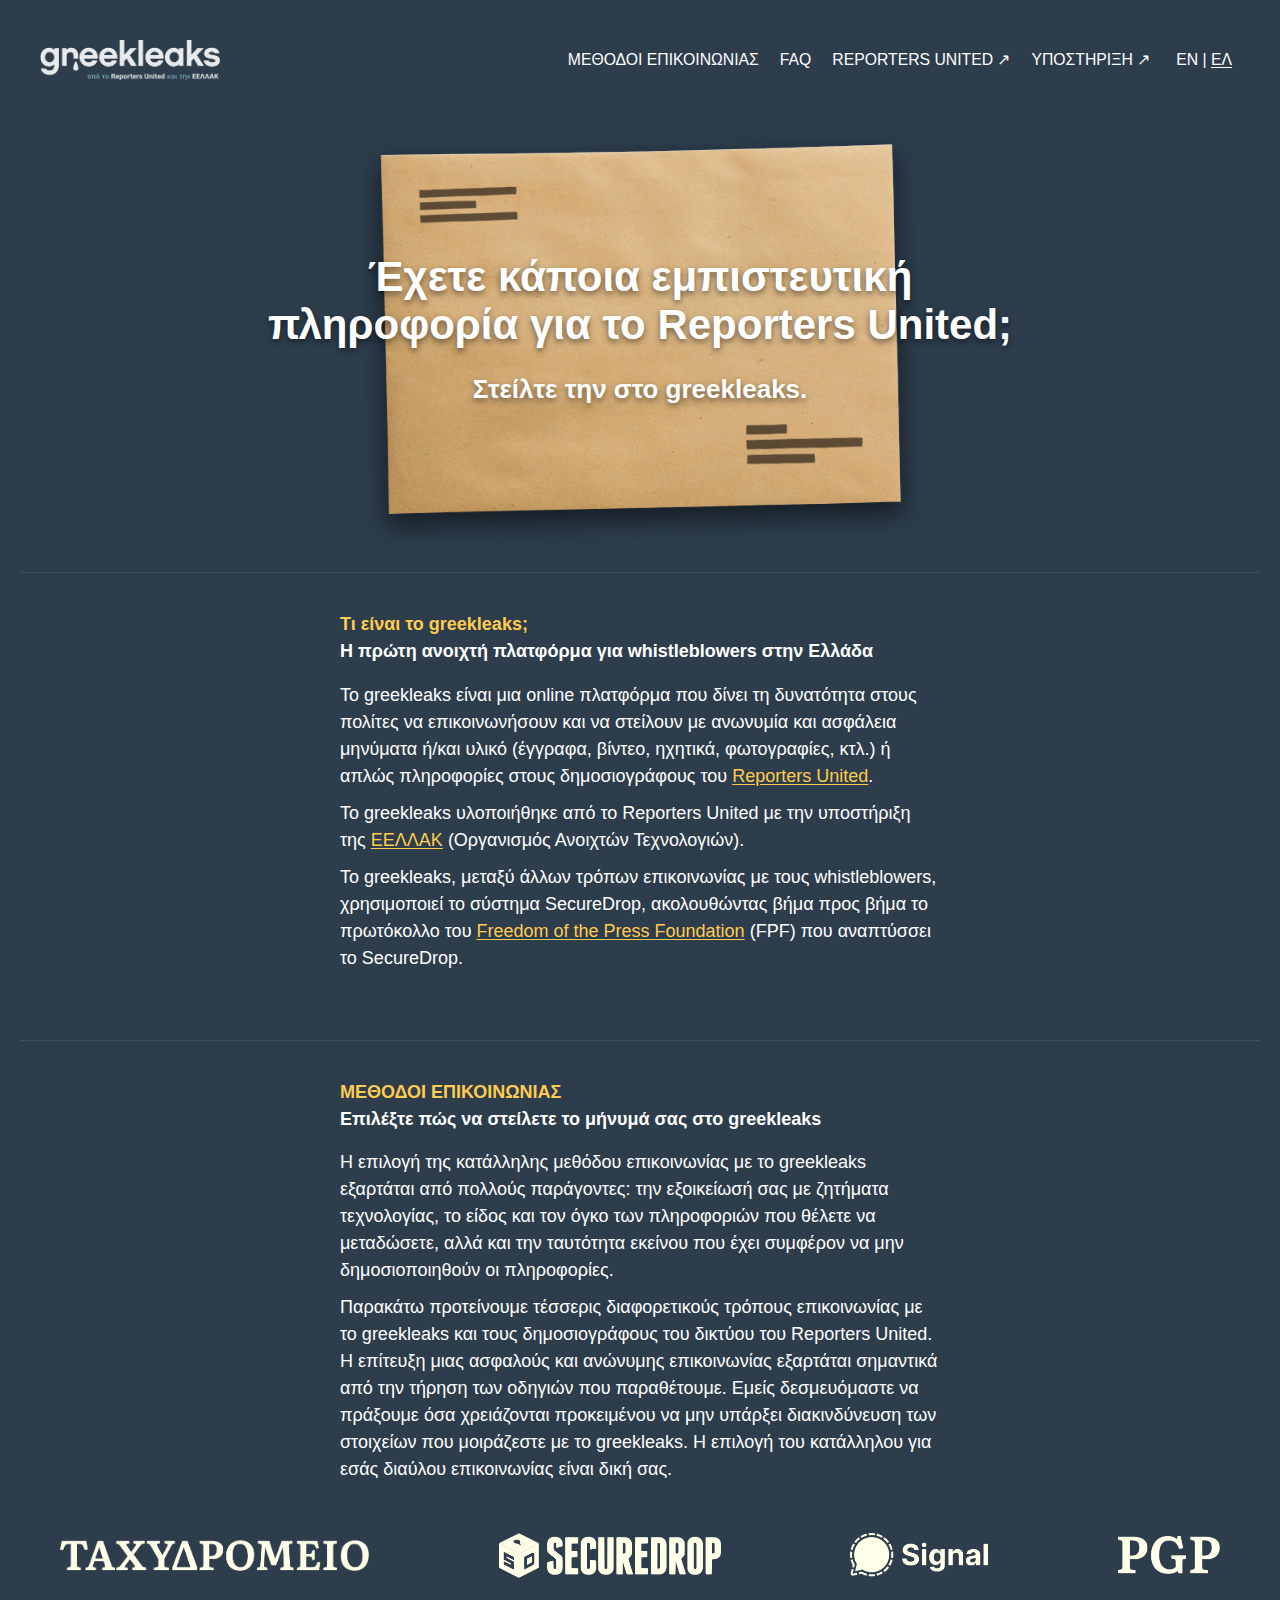
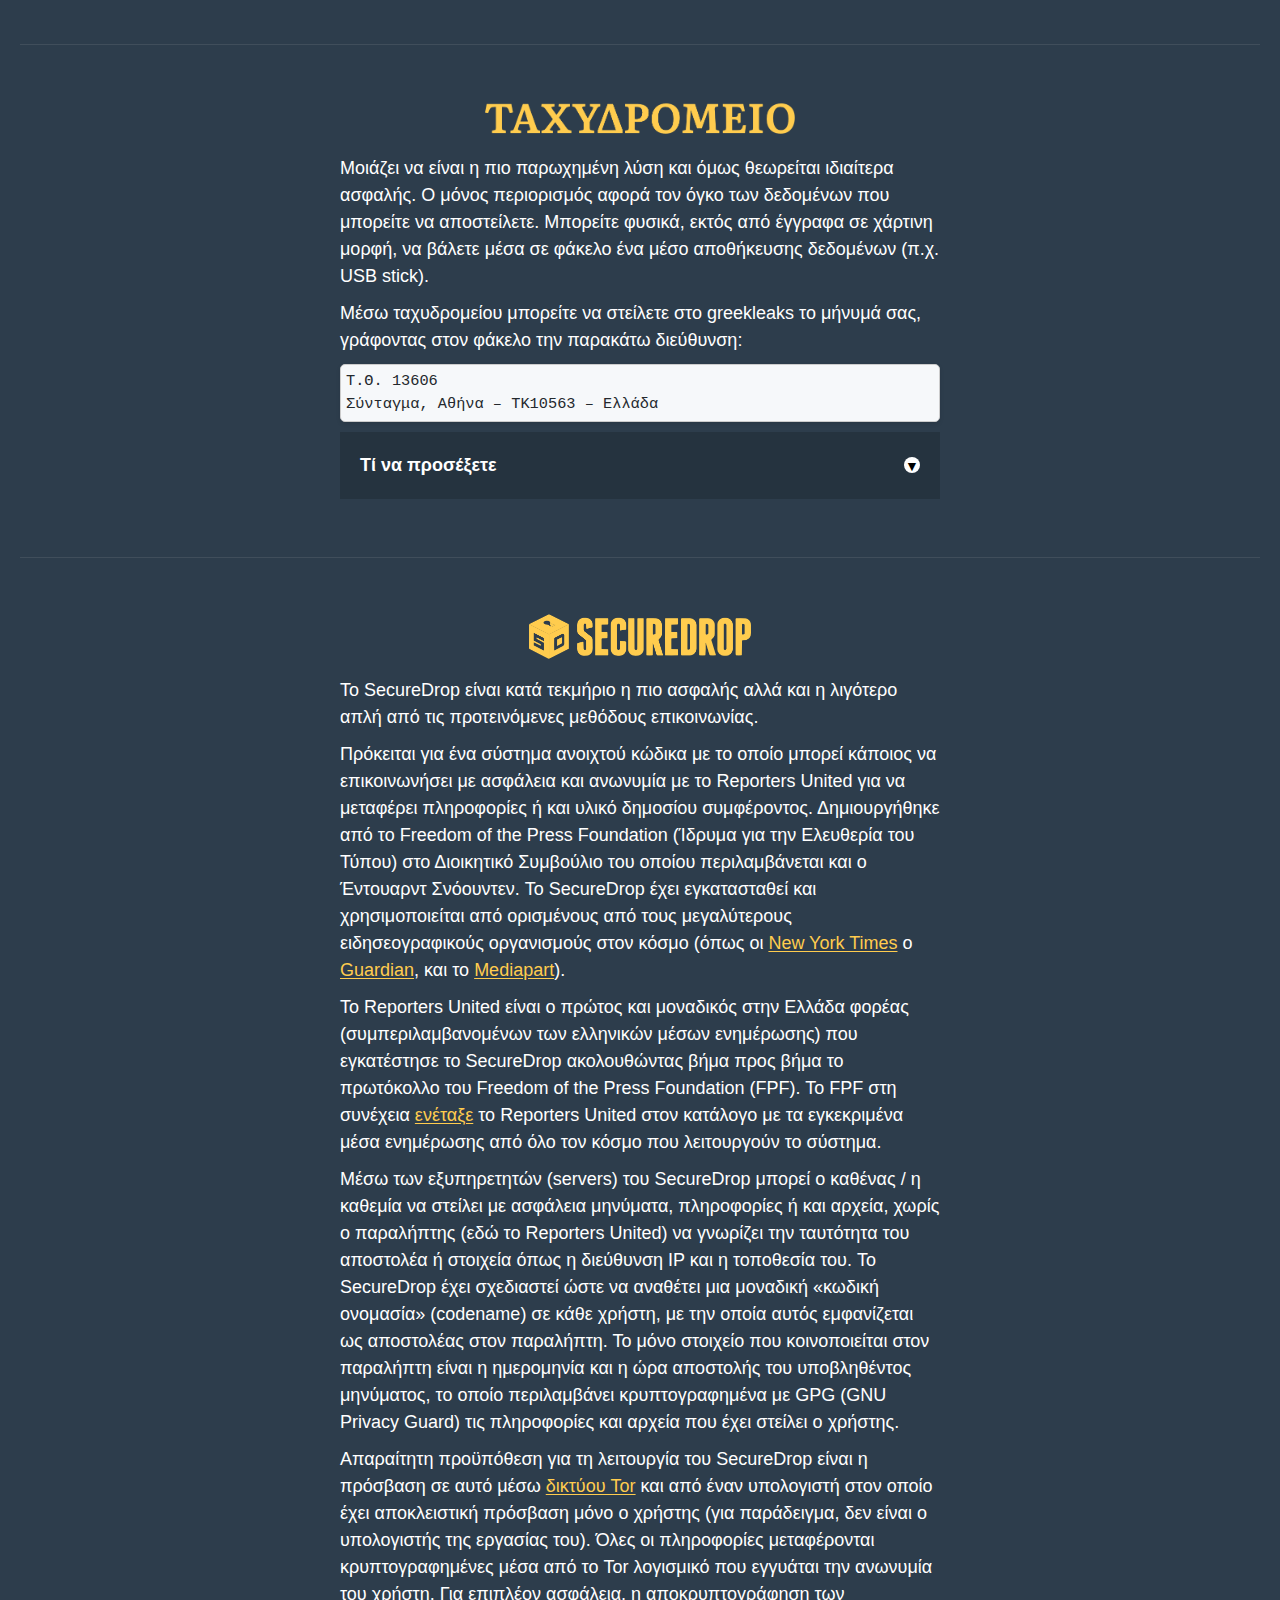
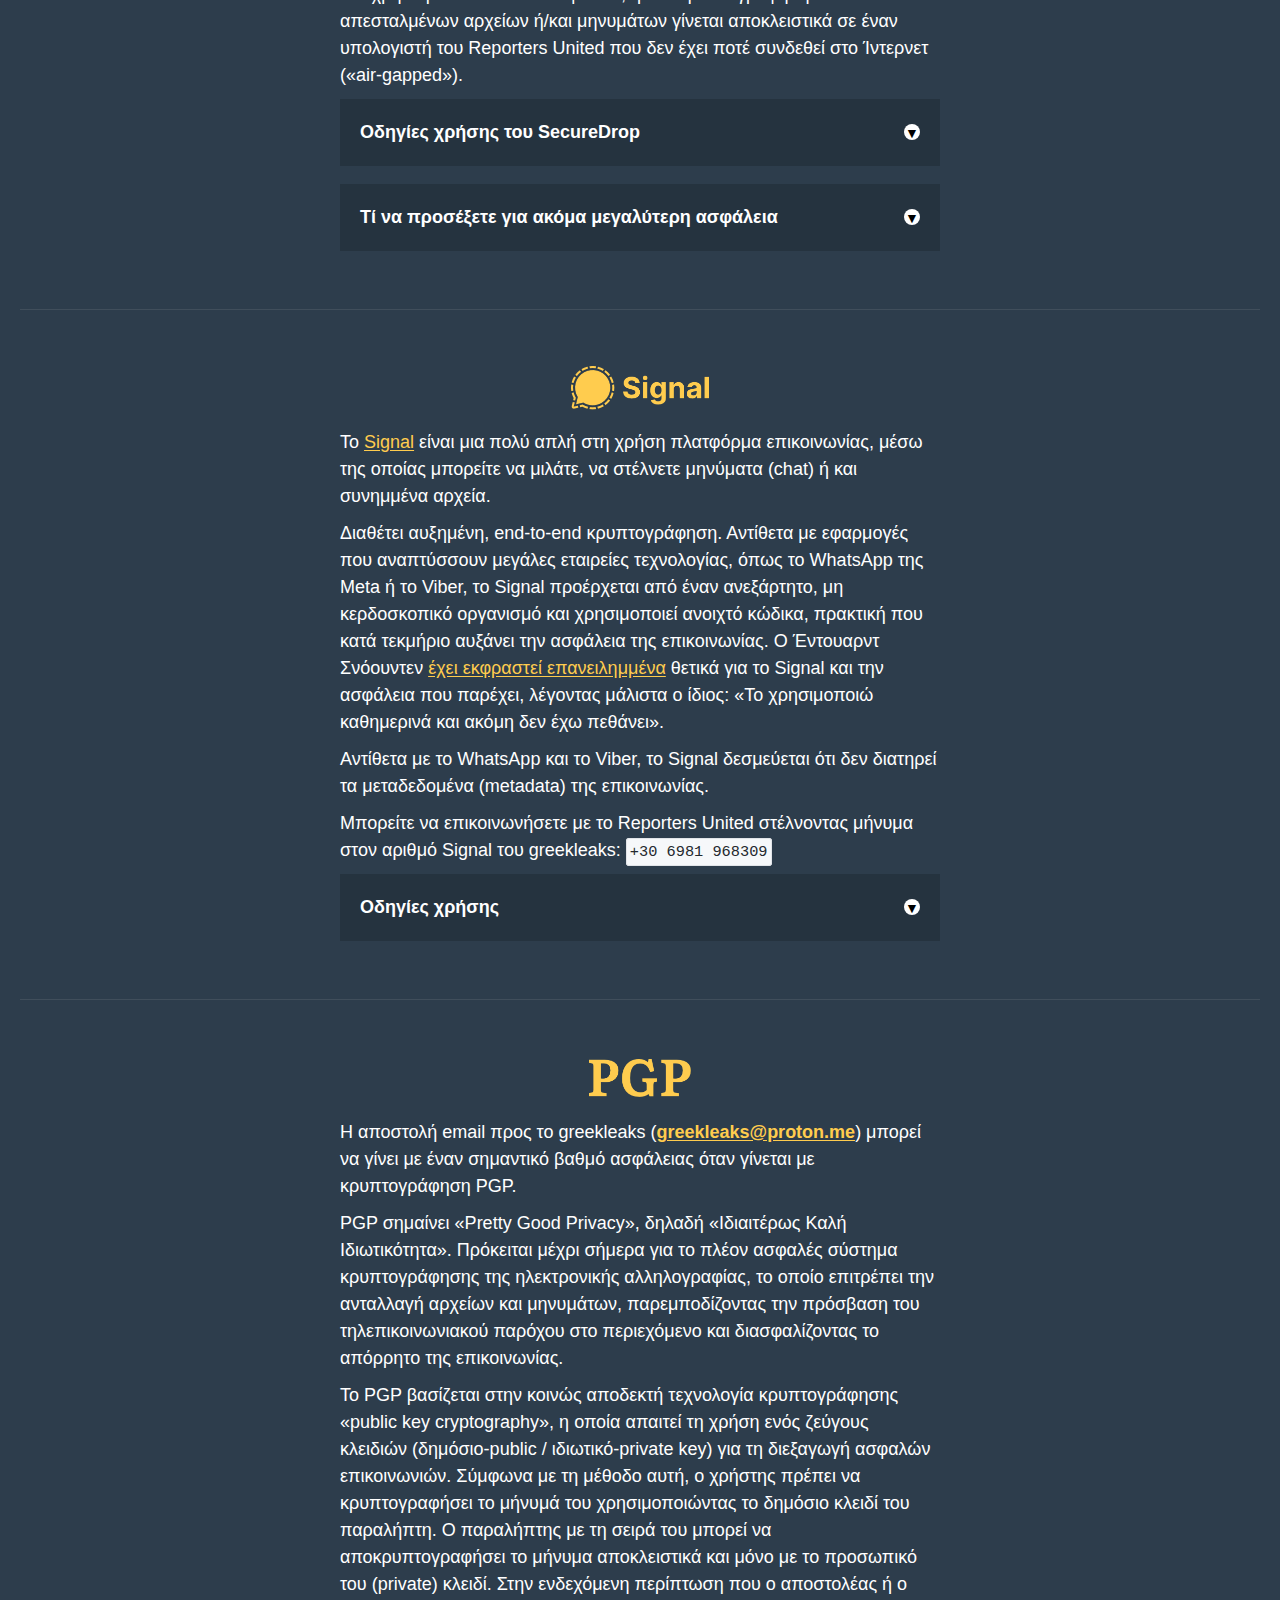
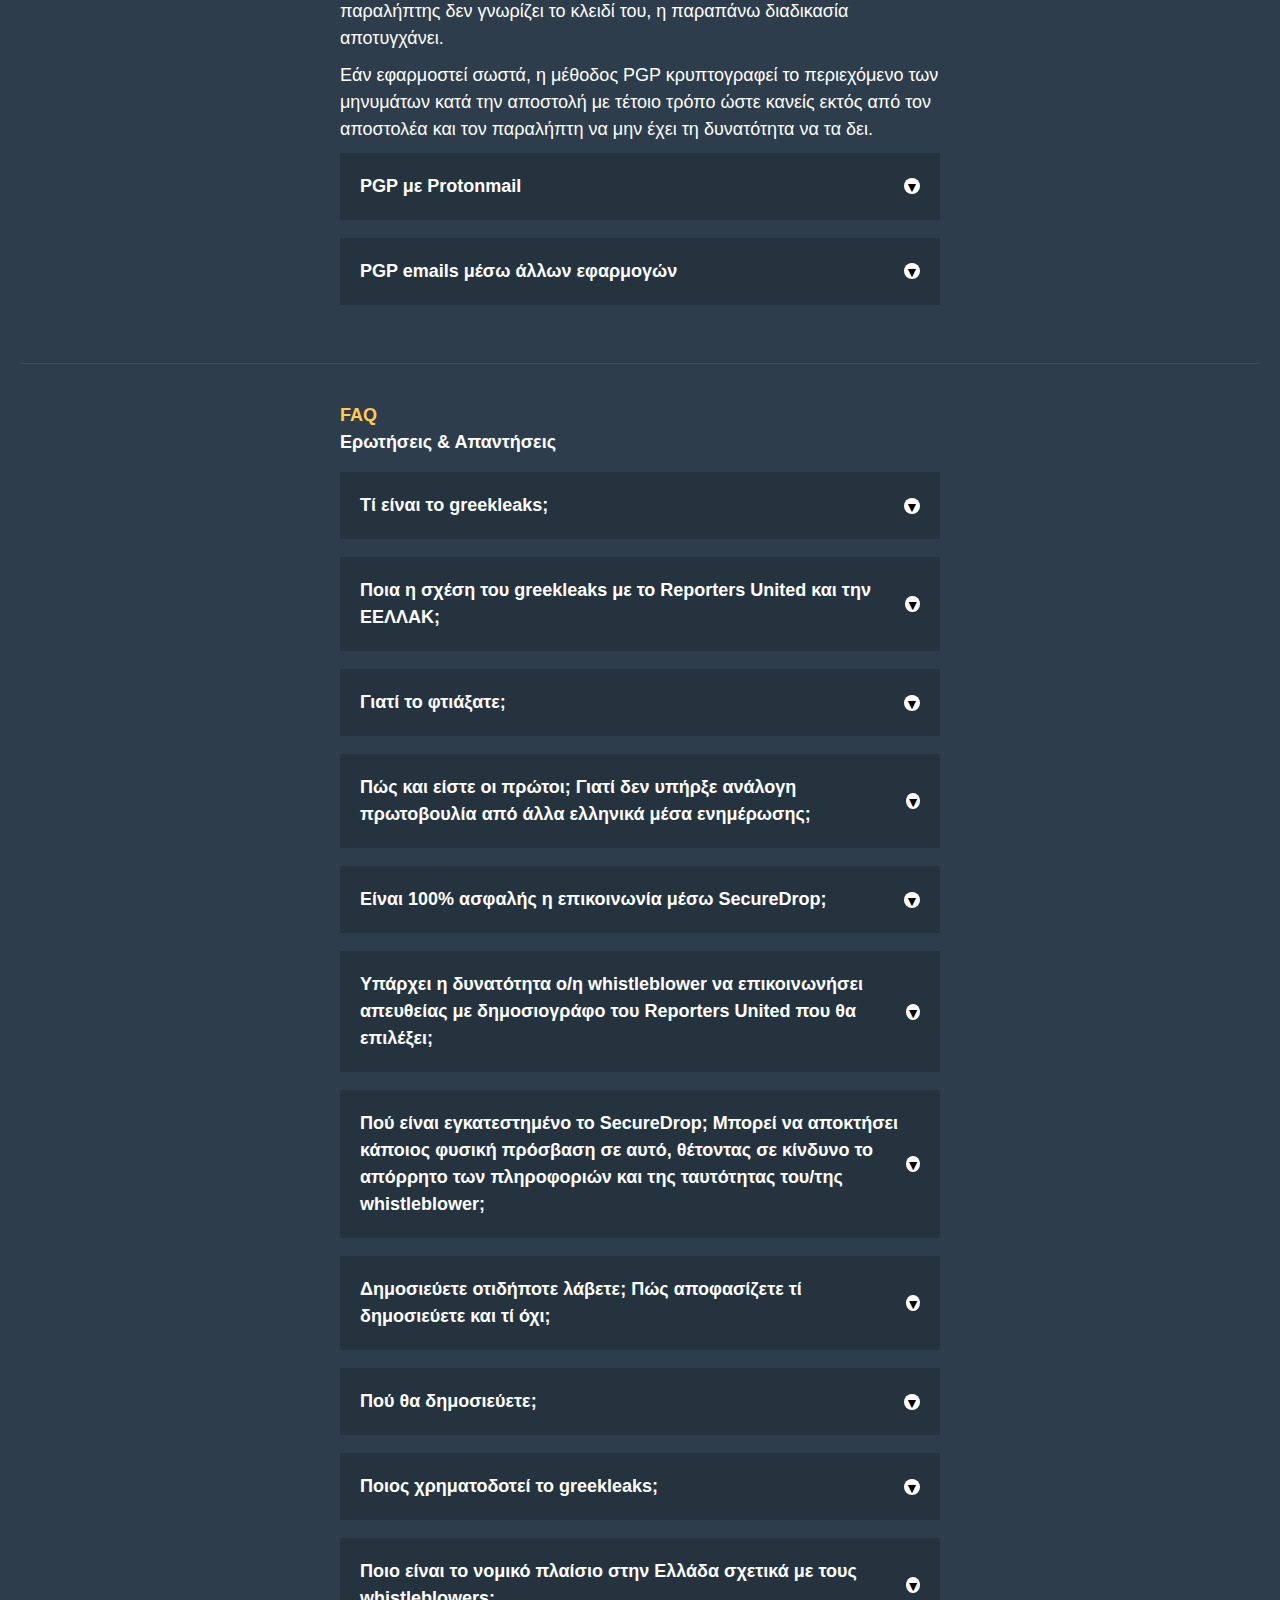
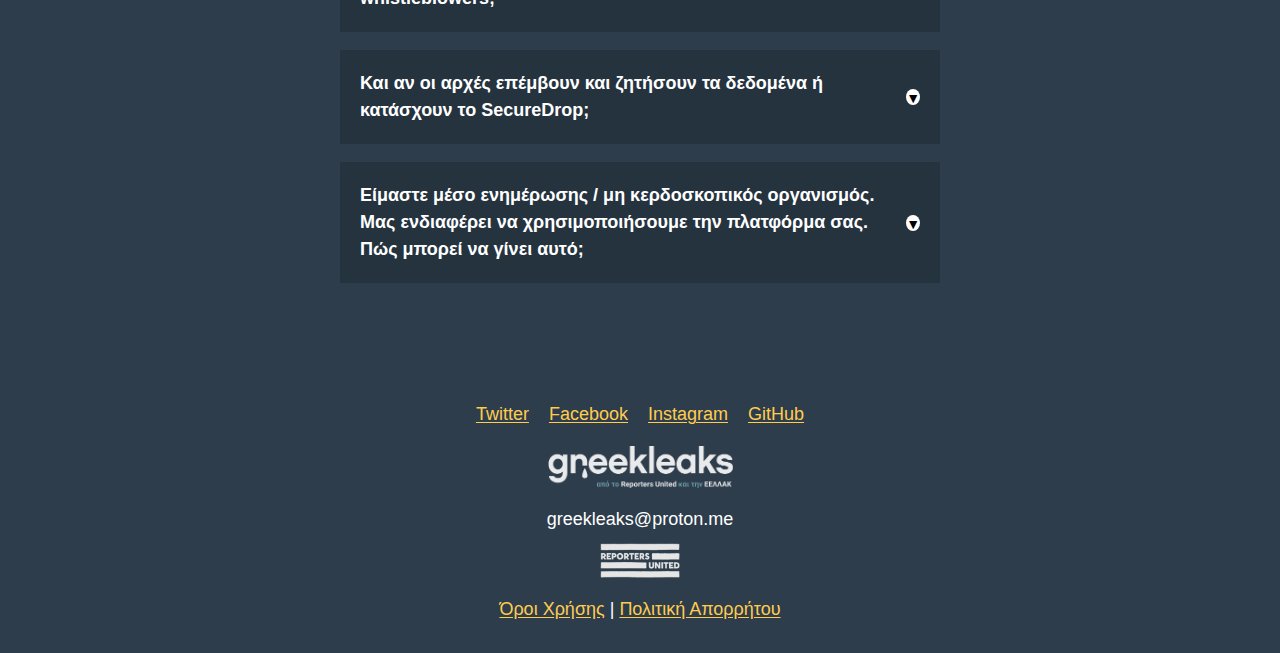
==== commit ba43e564: "Comment out SecureDrop unavailability warning" ====
--- a/site/index.html
+++ b/site/index.html
@@ -175,11 +175,12 @@
                 <img src="assets/img/Securedrop.png" height="89" width="438" alt="SecureDrop logo" />
             </header>
 
-            <div class="warning-box">
-				<span class="warning-icon">⚠️</span>
-				<span class="warning-text">Προσωρινά μη διαθέσιμος τρόπος επικοινωνίας.</span>
-			</div>
-            <p></p>
+            <!--Uncomment the following in case of a SecureDrop breakage.-->
+            <!--<div class="warning-box">-->
+			<!--    <span class="warning-icon">⚠️</span>-->
+			<!--    <span class="warning-text">Προσωρινά μη διαθέσιμος τρόπος επικοινωνίας.</span>-->
+			<!--</div>-->
+            <!--<p></p>-->
 
             <p>Το SecureDrop είναι κατά τεκμήριο η πιο ασφαλής αλλά και η λιγότερο απλή από τις προτεινόμενες μεθόδους επικοινωνίας.</p>
             <p>Πρόκειται για ένα σύστημα ανοιχτού κώδικα με το οποίο μπορεί κάποιος να επικοινωνήσει με ασφάλεια και ανωνυμία με το Reporters United για να μεταφέρει πληροφορίες ή και υλικό δημοσίου συμφέροντος. Δημιουργήθηκε από το Freedom of the Press Foundation (Ίδρυμα για την Ελευθερία του Τύπου) στο Διοικητικό Συμβούλιο του οποίου περιλαμβάνεται και ο Έντουαρντ Σνόουντεν. To SecureDrop έχει εγκατασταθεί και χρησιμοποιείται από ορισμένους από τους μεγαλύτερους ειδησεογραφικούς οργανισμούς στον κόσμο (όπως οι <a href="https://www.nytimes.com/tips" target="_blank" rel="noreferrer">New York Times</a> ο <a href="https://www.theguardian.com/securedrop" target="_blank" rel="noreferrer">Guardian</a>, και το <a href="https://www.mediapart.fr/en/contact/securedrop" target="_blank" rel="noreferrer">Mediapart</a>).</p>
